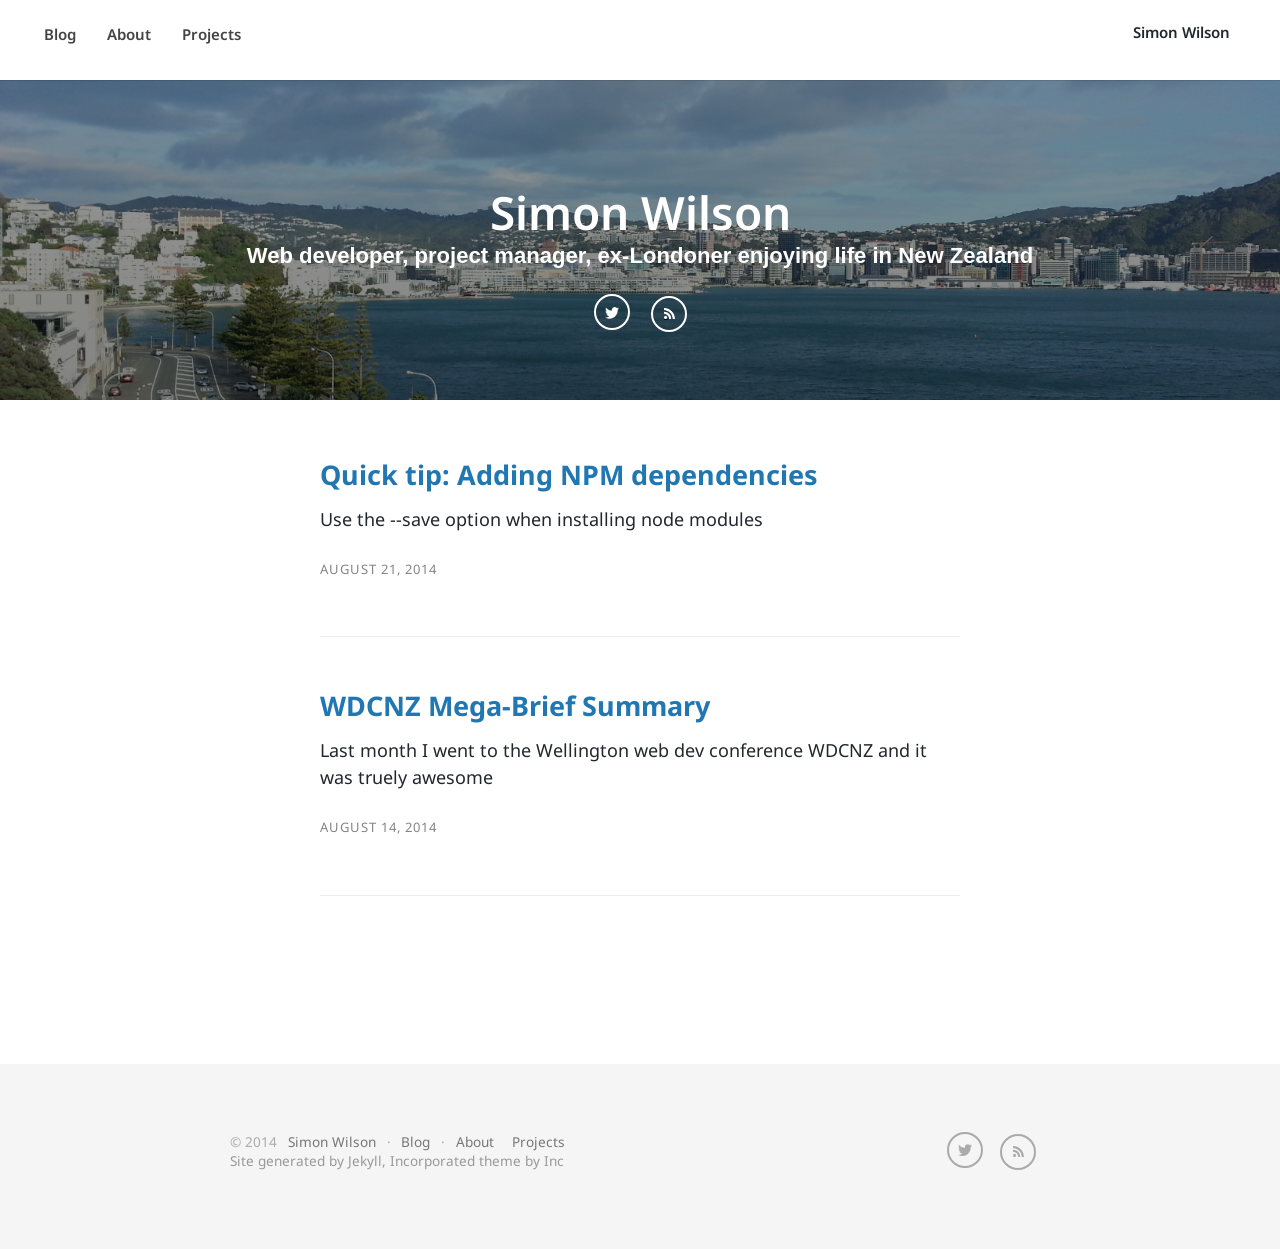
==== index.html @ 16a8f74d "Site updated at 2014-08-22 22:15:35 UTC" ====
<!DOCTYPE html>
<html>
<head>
    <meta http-equiv="content-type" content="text/html; charset=utf-8">
    <meta name="viewport" content="width=device-width, initial-scale=1.0">
    <title>Simon Wilson &mdash; Web developer, project manager, ex-Londoner enjoying life in New Zealand</title>
    <link href="https://fonts.googleapis.com/css?family=Droid+Sans:400,700" rel="stylesheet" type="text/css">
    <link rel="stylesheet" href="/assets/main.css">
    <link rel="shortcut icon" href="/favicon.ico" type="image/x-icon" />
    <link rel="apple-touch-icon" href="/images/"/>
    <link href="/feed.xml" rel="alternate" type="application/rss+xml" title="Simon Wilson" />
    <meta name="title" content="Simon Wilson">
    <link rel="canonical" href="http://swilson.co.uk/">
     
           
    <meta property="og:title" content="Simon Wilson"/>
    <meta property="og:url" content="http://swilson.co.uk/"/>
    
    
    <meta property="og:site_name" content="Simon Wilson">     
</head>
<body>
    
<section class="site-nav">
    <header>
        <nav id="navigation">
            
            <a href="/" class="home">Blog</a>

    

    
            <a class="page-link" href="/about/">About</a>
    

    

    

    
            <a class="page-link" href="/projects/">Projects</a>
    

        </nav>

        <nav class="tagline">
            <span>Simon Wilson</span>
        </nav>

    </header>
</section>

<div class="blog-cover" style="background-image:url(/images/blog-cover.jpg);">
    
    <section>
        <div class="container">
            <h1>Simon Wilson</h1>
            <h3>Web developer, project manager, ex-Londoner enjoying life in New Zealand</h3>
        
            
            <a href="https://twitter.com/theStarvis" title="Follow on Twitter" target="_blank"><i class="icon icon-twitter"></i></a>
            
            
            <a href="/feed.xml" title="RSS Feed">
                <i class="icon icon-rss"></i>
            </a>
        </div>
    </section>
</div>


<article class="container">

  
    <section class="index">
        <!-- -->
        <div>
            <h2 class="title"><a href="/blog/2014/08/21/adding-npm-dependencies/" rel="prefetch">Quick tip: Adding NPM dependencies</a></h2>
            <p>Use the --save option when installing node modules</p>
            <div class="meta">
                
                <time pubdate datetime="2014-21-August" title="August 21, 2014">August 21, 2014</time>
            </div>
        </div>
        <hr>
    </section>
    
    
  
    <section class="index">
        <!-- -->
        <div>
            <h2 class="title"><a href="/blog/2014/08/14/wdcnz-mega-brief/" rel="prefetch">WDCNZ Mega-Brief Summary</a></h2>
            <p>Last month I went to the Wellington web dev conference WDCNZ and it was truely awesome</p>
            <div class="meta">
                
                <time pubdate datetime="2014-14-August" title="August 14, 2014">August 14, 2014</time>
            </div>
        </div>
        <hr>
    </section>
    
    
    <section class="pagination" style="text-align:center">
      
      
    </section>
</article>


<footer class="site-footer">
    <div class="container">
        &copy; 2014 
        
        <nav>
            <a href="http://swilson.co.uk/">Simon Wilson</a> &middot;
            <a href="/">Blog</a> &middot;

    

    
            <a class="page-link" href="/about/">About</a>
    

    

    

    
            <a class="page-link" href="/projects/">Projects</a>
    

        </nav>
        
        <nav class="social">
            
            <a href="https://twitter.com/theStarvis" title="Follow on Twitter" target="_blank"><i class="icon icon-twitter black"></i></a>
            
                
            <a href="/feed.xml" title="RSS Feed">
                <i class="icon icon-rss black"></i>
            </a>
        </nav>
        <p>Site generated by <a href="http://jekyllrb.com/">Jekyll</a>, Incorporated theme by <a href="https://sendtoinc.com">Inc</a></p>
    </div>
</footer>

<script type="text/javascript" src="//ajax.googleapis.com/ajax/libs/jquery/1.7.2/jquery.min.js"></script>
<script src="/assets/main.js"></script>
<script>!function(d,s,id){var js,fjs=d.getElementsByTagName(s)[0],p=/^http:/.test(d.location)?'http':'https';if(!d.getElementById(id)){js=d.createElement(s);js.id=id;js.src=p+'://platform.twitter.com/widgets.js';fjs.parentNode.insertBefore(js,fjs);}}(document, 'script', 'twitter-wjs');</script>
<div id="fb-root"></div>
<script>(function(d, s, id) {
  var js, fjs = d.getElementsByTagName(s)[0];
  if (d.getElementById(id)) return;
  js = d.createElement(s); js.id = id;
  js.src = "//connect.facebook.net/en_US/all.js#xfbml=1&appId=253595308025739";
  fjs.parentNode.insertBefore(js, fjs);
}(document, 'script', 'facebook-jssdk'));</script>
<script type="text/javascript">
  (function() {
    var po = document.createElement('script'); po.type = 'text/javascript'; po.async = true;
    po.src = 'https://apis.google.com/js/plusone.js';
    var s = document.getElementsByTagName('script')[0]; s.parentNode.insertBefore(po, s);
  })();
</script>




</body>
</html>
---- assets/main.css ----
article,aside,details,figcaption,figure,footer,header,hgroup,main,nav,section,summary{display:block}audio,canvas,video{display:inline-block}audio:not([controls]){display:none;height:0}[hidden]{display:none}html{font-family:sans-serif;-webkit-text-size-adjust:100%;-ms-text-size-adjust:100%}body{margin:0}a:focus{outline:thin dotted}a:active,a:hover{outline:0}h1{font-size:2em;margin:0.67em 0}abbr[title]{border-bottom:1px dotted}b,strong{font-weight:bold}dfn{font-style:italic}hr{-moz-box-sizing:content-box;box-sizing:content-box;height:0}mark{background:#ff0;color:#000}code,kbd,pre,samp{font-family:monospace, serif;font-size:1em}pre{white-space:pre-wrap}q{quotes:"\201C" "\201D" "\2018" "\2019"}small{font-size:80%}sub,sup{font-size:75%;line-height:0;position:relative;vertical-align:baseline}sup{top:-0.5em}sub{bottom:-0.25em}img{border:0}svg:not(:root){overflow:hidden}figure{margin:0}fieldset{border:1px solid #c0c0c0;margin:0 2px;padding:0.35em 0.625em 0.75em}legend{border:0;padding:0}button,input,select,textarea{font-family:inherit;font-size:100%;margin:0}button,input{line-height:normal}button,select{text-transform:none}button,html input[type="button"],input[type="reset"],input[type="submit"]{-webkit-appearance:button;cursor:pointer}button[disabled],html input[disabled]{cursor:default}input[type="checkbox"],input[type="radio"]{box-sizing:border-box;padding:0}input[type="search"]{-webkit-appearance:textfield;-moz-box-sizing:content-box;-webkit-box-sizing:content-box;box-sizing:content-box}input[type="search"]::-webkit-search-cancel-button,input[type="search"]::-webkit-search-decoration{-webkit-appearance:none}button::-moz-focus-inner,input::-moz-focus-inner{border:0;padding:0}textarea{overflow:auto;vertical-align:top}table{border-collapse:collapse;border-spacing:0}*,*:before,*:after{-webkit-box-sizing:border-box;-moz-box-sizing:border-box;box-sizing:border-box}html{font-size:62.5%;-webkit-tap-highlight-color:rgba(0,0,0,0)}body{font-family:"Helvetica Neue", Helvetica, Arial, sans-serif;font-size:14px;line-height:1.428571429;color:#333333;background-color:#ffffff}input,button,select,textarea{font-family:inherit;font-size:inherit;line-height:inherit}button,input,select[multiple],textarea{background-image:none}a{color:#428bca;text-decoration:none}a:hover,a:focus{color:#2a6496;text-decoration:underline}a:focus{outline:thin dotted #333;outline:5px auto -webkit-focus-ring-color;outline-offset:-2px}img{vertical-align:middle}.img-responsive{display:block;max-width:100%;height:auto}.img-rounded{border-radius:6px}.img-thumbnail{padding:4px;line-height:1.428571429;background-color:#ffffff;border:1px solid #dddddd;border-radius:4px;-webkit-transition:all 0.2s ease-in-out;transition:all 0.2s ease-in-out;display:inline-block;max-width:100%;height:auto}.img-circle{border-radius:50%}hr{margin-top:20px;margin-bottom:20px;border:0;border-top:1px solid #eeeeee}.sr-only{position:absolute;width:1px;height:1px;margin:-1px;padding:0;overflow:hidden;clip:rect(0 0 0 0);border:0}@media print{*{text-shadow:none !important;color:#000 !important;background:transparent !important;box-shadow:none !important}a,a:visited{text-decoration:underline}a[href]:after{content:" (" attr(href) ")"}abbr[title]:after{content:" (" attr(title) ")"}.ir a:after,a[href^="javascript:"]:after,a[href^="#"]:after{content:""}pre,blockquote{border:1px solid #999;page-break-inside:avoid}thead{display:table-header-group}tr,img{page-break-inside:avoid}img{max-width:100% !important}@page{margin:2cm .5cm}p,h2,h3{orphans:3;widows:3}h2,h3{page-break-after:avoid}.navbar{display:none}.table td,.table th{background-color:#fff !important}.btn>.caret,.dropup>.btn>.caret{border-top-color:#000 !important}.label{border:1px solid #000}.table{border-collapse:collapse !important}.table-bordered th,.table-bordered td{border:1px solid #ddd !important}}p{margin:0 0 10px}.lead{margin-bottom:20px;font-size:16.099999999999998px;font-weight:200;line-height:1.4}@media (min-width: 768px){.lead{font-size:21px}}small{font-size:85%}cite{font-style:normal}.text-muted{color:#999999}.text-primary{color:#428bca}.text-warning{color:#c09853}.text-danger{color:#b94a48}.text-success{color:#468847}.text-info{color:#3a87ad}.text-left{text-align:left}.text-right{text-align:right}.text-center{text-align:center}h1,h2,h3,h4,h5,h6,.h1,.h2,.h3,.h4,.h5,.h6{font-family:"Helvetica Neue", Helvetica, Arial, sans-serif;font-weight:500;line-height:1.1}h1 small,h2 small,h3 small,h4 small,h5 small,h6 small,.h1 small,.h2 small,.h3 small,.h4 small,.h5 small,.h6 small{font-weight:normal;line-height:1;color:#999999}h1,h2,h3{margin-top:20px;margin-bottom:10px}h4,h5,h6{margin-top:10px;margin-bottom:10px}h1,.h1{font-size:36px}h2,.h2{font-size:30px}h3,.h3{font-size:24px}h4,.h4{font-size:18px}h5,.h5{font-size:14px}h6,.h6{font-size:12px}h1 small,.h1 small{font-size:24px}h2 small,.h2 small{font-size:18px}h3 small,.h3 small,h4 small,.h4 small{font-size:14px}.page-header{padding-bottom:9px;margin:40px 0 20px;border-bottom:1px solid #eeeeee}ul,ol{margin-top:0;margin-bottom:10px}ul ul,ol ul,ul ol,ol ol{margin-bottom:0}.list-unstyled{padding-left:0;list-style:none}.list-inline{padding-left:0;list-style:none}.list-inline>li{display:inline-block;padding-left:5px;padding-right:5px}dl{margin-bottom:20px}dt,dd{line-height:1.428571429}dt{font-weight:bold}dd{margin-left:0}@media (min-width: 768px){.dl-horizontal dt{float:left;width:160px;clear:left;text-align:right;overflow:hidden;text-overflow:ellipsis;white-space:nowrap}.dl-horizontal dd{margin-left:180px}.dl-horizontal dd:before,.dl-horizontal dd:after{content:" ";display:table}.dl-horizontal dd:after{clear:both}}abbr[title],abbr[data-original-title]{cursor:help;border-bottom:1px dotted #999999}abbr.initialism{font-size:90%;text-transform:uppercase}blockquote{padding:10px 20px;margin:0 0 20px;border-left:5px solid #eeeeee}blockquote p{font-size:17.5px;font-weight:300;line-height:1.25}blockquote p:last-child{margin-bottom:0}blockquote small{display:block;line-height:1.428571429;color:#999999}blockquote small:before{content:'\2014 \00A0'}blockquote.pull-right{padding-right:15px;padding-left:0;border-right:5px solid #eeeeee;border-left:0}blockquote.pull-right p,blockquote.pull-right small{text-align:right}blockquote.pull-right small:before{content:''}blockquote.pull-right small:after{content:'\00A0 \2014'}q:before,q:after,blockquote:before,blockquote:after{content:""}address{display:block;margin-bottom:20px;font-style:normal;line-height:1.428571429}code,pre{font-family:Monaco, Menlo, Consolas, "Courier New", monospace}code{padding:2px 4px;font-size:90%;color:#c7254e;background-color:#f9f2f4;white-space:nowrap;border-radius:4px}pre{display:block;padding:9.5px;margin:0 0 10px;font-size:13px;line-height:1.428571429;word-break:break-all;word-wrap:break-word;color:#333333;background-color:#f5f5f5;border:1px solid #cccccc;border-radius:4px}pre.prettyprint{margin-bottom:20px}pre code{padding:0;font-size:inherit;color:inherit;white-space:pre-wrap;background-color:transparent;border:0}.pre-scrollable{max-height:340px;overflow-y:scroll}table{max-width:100%;background-color:transparent}th{text-align:left}.table{width:100%;margin-bottom:20px}.table thead>tr>th,.table tbody>tr>th,.table tfoot>tr>th,.table thead>tr>td,.table tbody>tr>td,.table tfoot>tr>td{padding:8px;line-height:1.428571429;vertical-align:top;border-top:1px solid #dddddd}.table thead>tr>th{vertical-align:bottom;border-bottom:2px solid #dddddd}.table caption+thead tr:first-child th,.table colgroup+thead tr:first-child th,.table thead:first-child tr:first-child th,.table caption+thead tr:first-child td,.table colgroup+thead tr:first-child td,.table thead:first-child tr:first-child td{border-top:0}.table tbody+tbody{border-top:2px solid #dddddd}.table .table{background-color:#ffffff}.table-condensed thead>tr>th,.table-condensed tbody>tr>th,.table-condensed tfoot>tr>th,.table-condensed thead>tr>td,.table-condensed tbody>tr>td,.table-condensed tfoot>tr>td{padding:5px}.table-bordered{border:1px solid #dddddd}.table-bordered>thead>tr>th,.table-bordered>tbody>tr>th,.table-bordered>tfoot>tr>th,.table-bordered>thead>tr>td,.table-bordered>tbody>tr>td,.table-bordered>tfoot>tr>td{border:1px solid #dddddd}.table-bordered>thead>tr>th,.table-bordered>thead>tr>td{border-bottom-width:2px}.table-striped>tbody>tr:nth-child(odd)>td,.table-striped>tbody>tr:nth-child(odd)>th{background-color:#f9f9f9}.table-hover>tbody>tr:hover>td,.table-hover>tbody>tr:hover>th{background-color:#f5f5f5}table col[class*="col-"]{float:none;display:table-column}table td[class*="col-"],table th[class*="col-"]{float:none;display:table-cell}.table>thead>tr>td.active,.table>tbody>tr>td.active,.table>tfoot>tr>td.active,.table>thead>tr>th.active,.table>tbody>tr>th.active,.table>tfoot>tr>th.active,.table>thead>tr.active>td,.table>tbody>tr.active>td,.table>tfoot>tr.active>td,.table>thead>tr.active>th,.table>tbody>tr.active>th,.table>tfoot>tr.active>th{background-color:#f5f5f5}.table>thead>tr>td.success,.table>tbody>tr>td.success,.table>tfoot>tr>td.success,.table>thead>tr>th.success,.table>tbody>tr>th.success,.table>tfoot>tr>th.success,.table>thead>tr.success>td,.table>tbody>tr.success>td,.table>tfoot>tr.success>td,.table>thead>tr.success>th,.table>tbody>tr.success>th,.table>tfoot>tr.success>th{background-color:#dff0d8;border-color:#d6e9c6}.table-hover>tbody>tr>td.success:hover,.table-hover>tbody>tr>th.success:hover,.table-hover>tbody>tr.success:hover>td{background-color:#d0e9c6;border-color:#c9e2b3}.table>thead>tr>td.danger,.table>tbody>tr>td.danger,.table>tfoot>tr>td.danger,.table>thead>tr>th.danger,.table>tbody>tr>th.danger,.table>tfoot>tr>th.danger,.table>thead>tr.danger>td,.table>tbody>tr.danger>td,.table>tfoot>tr.danger>td,.table>thead>tr.danger>th,.table>tbody>tr.danger>th,.table>tfoot>tr.danger>th{background-color:#f2dede;border-color:#eed3d7}.table-hover>tbody>tr>td.danger:hover,.table-hover>tbody>tr>th.danger:hover,.table-hover>tbody>tr.danger:hover>td{background-color:#ebcccc;border-color:#e6c1c7}.table>thead>tr>td.warning,.table>tbody>tr>td.warning,.table>tfoot>tr>td.warning,.table>thead>tr>th.warning,.table>tbody>tr>th.warning,.table>tfoot>tr>th.warning,.table>thead>tr.warning>td,.table>tbody>tr.warning>td,.table>tfoot>tr.warning>td,.table>thead>tr.warning>th,.table>tbody>tr.warning>th,.table>tfoot>tr.warning>th{background-color:#fcf8e3;border-color:#fbeed5}.table-hover>tbody>tr>td.warning:hover,.table-hover>tbody>tr>th.warning:hover,.table-hover>tbody>tr.warning:hover>td{background-color:#faf2cc;border-color:#f8e5be}@media (max-width: 768px){.table-responsive{width:100%;margin-bottom:15px;overflow-y:hidden;overflow-x:scroll;border:1px solid #dddddd}.table-responsive>.table{margin-bottom:0;background-color:#fff}.table-responsive>.table>thead>tr>th,.table-responsive>.table>tbody>tr>th,.table-responsive>.table>tfoot>tr>th,.table-responsive>.table>thead>tr>td,.table-responsive>.table>tbody>tr>td,.table-responsive>.table>tfoot>tr>td{white-space:nowrap}.table-responsive>.table-bordered{border:0}.table-responsive>.table-bordered>thead>tr>th:first-child,.table-responsive>.table-bordered>tbody>tr>th:first-child,.table-responsive>.table-bordered>tfoot>tr>th:first-child,.table-responsive>.table-bordered>thead>tr>td:first-child,.table-responsive>.table-bordered>tbody>tr>td:first-child,.table-responsive>.table-bordered>tfoot>tr>td:first-child{border-left:0}.table-responsive>.table-bordered>thead>tr>th:last-child,.table-responsive>.table-bordered>tbody>tr>th:last-child,.table-responsive>.table-bordered>tfoot>tr>th:last-child,.table-responsive>.table-bordered>thead>tr>td:last-child,.table-responsive>.table-bordered>tbody>tr>td:last-child,.table-responsive>.table-bordered>tfoot>tr>td:last-child{border-right:0}.table-responsive>.table-bordered>thead>tr:last-child>th,.table-responsive>.table-bordered>tbody>tr:last-child>th,.table-responsive>.table-bordered>tfoot>tr:last-child>th,.table-responsive>.table-bordered>thead>tr:last-child>td,.table-responsive>.table-bordered>tbody>tr:last-child>td,.table-responsive>.table-bordered>tfoot>tr:last-child>td{border-bottom:0}}fieldset{padding:0;margin:0;border:0}legend{display:block;width:100%;padding:0;margin-bottom:20px;font-size:21px;line-height:inherit;color:#333333;border:0;border-bottom:1px solid #e5e5e5}label{display:inline-block;margin-bottom:5px;font-weight:bold}input[type="search"]{-webkit-box-sizing:border-box;-moz-box-sizing:border-box;box-sizing:border-box}input[type="radio"],input[type="checkbox"]{margin:4px 0 0;margin-top:1px \9;line-height:normal}input[type="file"]{display:block}select[multiple],select[size]{height:auto}select optgroup{font-size:inherit;font-style:inherit;font-family:inherit}input[type="file"]:focus,input[type="radio"]:focus,input[type="checkbox"]:focus{outline:thin dotted #333;outline:5px auto -webkit-focus-ring-color;outline-offset:-2px}input[type="number"]::-webkit-outer-spin-button,input[type="number"]::-webkit-inner-spin-button{height:auto}.form-control:-moz-placeholder{color:#999999}.form-control::-moz-placeholder{color:#999999}.form-control:-ms-input-placeholder{color:#999999}.form-control::-webkit-input-placeholder{color:#999999}.form-control{display:block;width:100%;height:34px;padding:6px 12px;font-size:14px;line-height:1.428571429;color:#555555;vertical-align:middle;background-color:#ffffff;border:1px solid #cccccc;border-radius:4px;-webkit-box-shadow:inset 0 1px 1px rgba(0,0,0,0.075);box-shadow:inset 0 1px 1px rgba(0,0,0,0.075);-webkit-transition:border-color ease-in-out .15s, box-shadow ease-in-out .15s;transition:border-color ease-in-out .15s, box-shadow ease-in-out .15s}.form-control:focus{border-color:#66afe9;outline:0;-webkit-box-shadow:inset 0 1px 1px rgba(0,0,0,0.075),0 0 8px rgba(102,175,233,0.6);box-shadow:inset 0 1px 1px rgba(0,0,0,0.075),0 0 8px rgba(102,175,233,0.6)}.form-control[disabled],.form-control[readonly],fieldset[disabled] .form-control{cursor:not-allowed;background-color:#eeeeee}textarea.form-control{height:auto}.form-group{margin-bottom:15px}.radio,.checkbox{display:block;min-height:20px;margin-top:10px;margin-bottom:10px;padding-left:20px;vertical-align:middle}.radio label,.checkbox label{display:inline;margin-bottom:0;font-weight:normal;cursor:pointer}.radio input[type="radio"],.radio-inline input[type="radio"],.checkbox input[type="checkbox"],.checkbox-inline input[type="checkbox"]{float:left;margin-left:-20px}.radio+.radio,.checkbox+.checkbox{margin-top:-5px}.radio-inline,.checkbox-inline{display:inline-block;padding-left:20px;margin-bottom:0;vertical-align:middle;font-weight:normal;cursor:pointer}.radio-inline+.radio-inline,.checkbox-inline+.checkbox-inline{margin-top:0;margin-left:10px}input[type="radio"][disabled],input[type="checkbox"][disabled],.radio[disabled],.radio-inline[disabled],.checkbox[disabled],.checkbox-inline[disabled],fieldset[disabled] input[type="radio"],fieldset[disabled] input[type="checkbox"],fieldset[disabled] .radio,fieldset[disabled] .radio-inline,fieldset[disabled] .checkbox,fieldset[disabled] .checkbox-inline{cursor:not-allowed}.input-sm{height:30px;padding:5px 10px;font-size:12px;line-height:1.5;border-radius:3px}select.input-sm{height:30px;line-height:30px}textarea.input-sm{height:auto}.input-lg{height:45px;padding:10px 16px;font-size:18px;line-height:1.33;border-radius:6px}select.input-lg{height:45px;line-height:45px}textarea.input-lg{height:auto}.has-warning .help-block,.has-warning .control-label{color:#c09853}.has-warning .form-control{border-color:#c09853;-webkit-box-shadow:inset 0 1px 1px rgba(0,0,0,0.075);box-shadow:inset 0 1px 1px rgba(0,0,0,0.075)}.has-warning .form-control:focus{border-color:#a47e3c;-webkit-box-shadow:inset 0 1px 1px rgba(0,0,0,0.075),0 0 6px #dbc59e;box-shadow:inset 0 1px 1px rgba(0,0,0,0.075),0 0 6px #dbc59e}.has-warning .input-group-addon{color:#c09853;border-color:#c09853;background-color:#fcf8e3}.has-error .help-block,.has-error .control-label{color:#b94a48}.has-error .form-control{border-color:#b94a48;-webkit-box-shadow:inset 0 1px 1px rgba(0,0,0,0.075);box-shadow:inset 0 1px 1px rgba(0,0,0,0.075)}.has-error .form-control:focus{border-color:#953b39;-webkit-box-shadow:inset 0 1px 1px rgba(0,0,0,0.075),0 0 6px #d59392;box-shadow:inset 0 1px 1px rgba(0,0,0,0.075),0 0 6px #d59392}.has-error .input-group-addon{color:#b94a48;border-color:#b94a48;background-color:#f2dede}.has-success .help-block,.has-success .control-label{color:#468847}.has-success .form-control{border-color:#468847;-webkit-box-shadow:inset 0 1px 1px rgba(0,0,0,0.075);box-shadow:inset 0 1px 1px rgba(0,0,0,0.075)}.has-success .form-control:focus{border-color:#356635;-webkit-box-shadow:inset 0 1px 1px rgba(0,0,0,0.075),0 0 6px #7aba7b;box-shadow:inset 0 1px 1px rgba(0,0,0,0.075),0 0 6px #7aba7b}.has-success .input-group-addon{color:#468847;border-color:#468847;background-color:#dff0d8}.form-control-static{margin-bottom:0;padding-top:7px}.help-block{display:block;margin-top:5px;margin-bottom:10px;color:#737373}@media (min-width: 768px){.form-inline .form-group{display:inline-block;margin-bottom:0;vertical-align:middle}.form-inline .form-control{display:inline-block}.form-inline .radio,.form-inline .checkbox{display:inline-block;margin-top:0;margin-bottom:0;padding-left:0}.form-inline .radio input[type="radio"],.form-inline .checkbox input[type="checkbox"]{float:none;margin-left:0}}.form-horizontal .control-label,.form-horizontal .radio,.form-horizontal .checkbox,.form-horizontal .radio-inline,.form-horizontal .checkbox-inline{margin-top:0;margin-bottom:0;padding-top:7px}.form-horizontal .form-group{margin-left:-15px;margin-right:-15px}.form-horizontal .form-group:before,.form-horizontal .form-group:after{content:" ";display:table}.form-horizontal .form-group:after{clear:both}@media (min-width: 768px){.form-horizontal .control-label{text-align:right}}.btn:focus{outline:thin dotted #333;outline:5px auto -webkit-focus-ring-color;outline-offset:-2px}.btn:hover,.btn:focus{color:#333333;text-decoration:none}.btn:active,.btn.active{outline:0;background-image:none;-webkit-box-shadow:inset 0 3px 5px rgba(0,0,0,0.125);box-shadow:inset 0 3px 5px rgba(0,0,0,0.125)}.btn.disabled,.btn[disabled],fieldset[disabled] .btn{cursor:not-allowed;pointer-events:none;opacity:0.65;filter:alpha(opacity=65);-webkit-box-shadow:none;box-shadow:none}.btn-default{color:#333333;background-color:#ffffff;border-color:#cccccc}.btn-default:hover,.btn-default:focus,.btn-default:active,.btn-default.active,.open .dropdown-toggle.btn-default{color:#333333;background-color:#ebebeb;border-color:#adadad}.btn-default:active,.btn-default.active,.open .dropdown-toggle.btn-default{background-image:none}.btn-default.disabled,.btn-default[disabled],fieldset[disabled] .btn-default,.btn-default.disabled:hover,.btn-default[disabled]:hover,fieldset[disabled] .btn-default:hover,.btn-default.disabled:focus,.btn-default[disabled]:focus,fieldset[disabled] .btn-default:focus,.btn-default.disabled:active,.btn-default[disabled]:active,fieldset[disabled] .btn-default:active,.btn-default.disabled.active,.btn-default[disabled].active,fieldset[disabled] .btn-default.active{background-color:#ffffff;border-color:#cccccc}.btn-primary{color:#ffffff;background-color:#428bca;border-color:#357ebd}.btn-primary:hover,.btn-primary:focus,.btn-primary:active,.btn-primary.active,.open .dropdown-toggle.btn-primary{color:#ffffff;background-color:#3276b1;border-color:#285e8e}.btn-primary:active,.btn-primary.active,.open .dropdown-toggle.btn-primary{background-image:none}.btn-primary.disabled,.btn-primary[disabled],fieldset[disabled] .btn-primary,.btn-primary.disabled:hover,.btn-primary[disabled]:hover,fieldset[disabled] .btn-primary:hover,.btn-primary.disabled:focus,.btn-primary[disabled]:focus,fieldset[disabled] .btn-primary:focus,.btn-primary.disabled:active,.btn-primary[disabled]:active,fieldset[disabled] .btn-primary:active,.btn-primary.disabled.active,.btn-primary[disabled].active,fieldset[disabled] .btn-primary.active{background-color:#428bca;border-color:#357ebd}.btn-warning{color:#ffffff;background-color:#f0ad4e;border-color:#eea236}.btn-warning:hover,.btn-warning:focus,.btn-warning:active,.btn-warning.active,.open .dropdown-toggle.btn-warning{color:#ffffff;background-color:#ed9c28;border-color:#d58512}.btn-warning:active,.btn-warning.active,.open .dropdown-toggle.btn-warning{background-image:none}.btn-warning.disabled,.btn-warning[disabled],fieldset[disabled] .btn-warning,.btn-warning.disabled:hover,.btn-warning[disabled]:hover,fieldset[disabled] .btn-warning:hover,.btn-warning.disabled:focus,.btn-warning[disabled]:focus,fieldset[disabled] .btn-warning:focus,.btn-warning.disabled:active,.btn-warning[disabled]:active,fieldset[disabled] .btn-warning:active,.btn-warning.disabled.active,.btn-warning[disabled].active,fieldset[disabled] .btn-warning.active{background-color:#f0ad4e;border-color:#eea236}.btn-danger{color:#ffffff;background-color:#d9534f;border-color:#d43f3a}.btn-danger:hover,.btn-danger:focus,.btn-danger:active,.btn-danger.active,.open .dropdown-toggle.btn-danger{color:#ffffff;background-color:#d2322d;border-color:#ac2925}.btn-danger:active,.btn-danger.active,.open .dropdown-toggle.btn-danger{background-image:none}.btn-danger.disabled,.btn-danger[disabled],fieldset[disabled] .btn-danger,.btn-danger.disabled:hover,.btn-danger[disabled]:hover,fieldset[disabled] .btn-danger:hover,.btn-danger.disabled:focus,.btn-danger[disabled]:focus,fieldset[disabled] .btn-danger:focus,.btn-danger.disabled:active,.btn-danger[disabled]:active,fieldset[disabled] .btn-danger:active,.btn-danger.disabled.active,.btn-danger[disabled].active,fieldset[disabled] .btn-danger.active{background-color:#d9534f;border-color:#d43f3a}.btn-success{color:#ffffff;background-color:#5cb85c;border-color:#4cae4c}.btn-success:hover,.btn-success:focus,.btn-success:active,.btn-success.active,.open .dropdown-toggle.btn-success{color:#ffffff;background-color:#47a447;border-color:#398439}.btn-success:active,.btn-success.active,.open .dropdown-toggle.btn-success{background-image:none}.btn-success.disabled,.btn-success[disabled],fieldset[disabled] .btn-success,.btn-success.disabled:hover,.btn-success[disabled]:hover,fieldset[disabled] .btn-success:hover,.btn-success.disabled:focus,.btn-success[disabled]:focus,fieldset[disabled] .btn-success:focus,.btn-success.disabled:active,.btn-success[disabled]:active,fieldset[disabled] .btn-success:active,.btn-success.disabled.active,.btn-success[disabled].active,fieldset[disabled] .btn-success.active{background-color:#5cb85c;border-color:#4cae4c}.btn-info{color:#ffffff;background-color:#5bc0de;border-color:#46b8da}.btn-info:hover,.btn-info:focus,.btn-info:active,.btn-info.active,.open .dropdown-toggle.btn-info{color:#ffffff;background-color:#39b3d7;border-color:#269abc}.btn-info:active,.btn-info.active,.open .dropdown-toggle.btn-info{background-image:none}.btn-info.disabled,.btn-info[disabled],fieldset[disabled] .btn-info,.btn-info.disabled:hover,.btn-info[disabled]:hover,fieldset[disabled] .btn-info:hover,.btn-info.disabled:focus,.btn-info[disabled]:focus,fieldset[disabled] .btn-info:focus,.btn-info.disabled:active,.btn-info[disabled]:active,fieldset[disabled] .btn-info:active,.btn-info.disabled.active,.btn-info[disabled].active,fieldset[disabled] .btn-info.active{background-color:#5bc0de;border-color:#46b8da}.btn-link{color:#428bca;font-weight:normal;cursor:pointer;border-radius:0}.btn-link,.btn-link:active,.btn-link[disabled],fieldset[disabled] .btn-link{background-color:transparent;-webkit-box-shadow:none;box-shadow:none}.btn-link,.btn-link:hover,.btn-link:focus,.btn-link:active{border-color:transparent}.btn-link:hover,.btn-link:focus{color:#2a6496;text-decoration:underline;background-color:transparent}.btn-link[disabled]:hover,fieldset[disabled] .btn-link:hover,.btn-link[disabled]:focus,fieldset[disabled] .btn-link:focus{color:#999999;text-decoration:none}.btn-lg{padding:10px 16px;font-size:18px;line-height:1.33;border-radius:6px}.btn-sm,.btn-xs{padding:5px 10px;font-size:12px;line-height:1.5;border-radius:3px}.btn-xs{padding:1px 5px}.btn-block{display:block;width:100%;padding-left:0;padding-right:0}.btn-block+.btn-block{margin-top:5px}.caret{display:inline-block;width:0;height:0;margin-left:2px;vertical-align:middle;border-top:4px solid #000000;border-right:4px solid transparent;border-left:4px solid transparent;border-bottom:0 dotted;content:""}.dropdown{position:relative}.dropdown-toggle:focus{outline:0}.dropdown-menu{position:absolute;top:100%;left:0;z-index:1000;display:none;float:left;min-width:160px;padding:5px 0;margin:2px 0 0;list-style:none;font-size:14px;background-color:#ffffff;border:1px solid #cccccc;border:1px solid rgba(0,0,0,0.15);border-radius:4px;-webkit-box-shadow:0 6px 12px rgba(0,0,0,0.175);box-shadow:0 6px 12px rgba(0,0,0,0.175);background-clip:padding-box}.dropdown-menu.pull-right{right:0;left:auto}.dropdown-menu .divider{height:1px;margin:9px 0;overflow:hidden;background-color:#e5e5e5}.dropdown-menu>li>a{display:block;padding:3px 20px;clear:both;font-weight:normal;line-height:1.428571429;color:#333333;white-space:nowrap}.dropdown-menu>li>a:hover,.dropdown-menu>li>a:focus{text-decoration:none;color:#ffffff;background-color:#428bca}.dropdown-menu>.active>a,.dropdown-menu>.active>a:hover,.dropdown-menu>.active>a:focus{color:#ffffff;text-decoration:none;outline:0;background-color:#428bca}.dropdown-menu>.disabled>a,.dropdown-menu>.disabled>a:hover,.dropdown-menu>.disabled>a:focus{color:#999999}.dropdown-menu>.disabled>a:hover,.dropdown-menu>.disabled>a:focus{text-decoration:none;background-color:transparent;background-image:none;filter:progid:DXImageTransform.Microsoft.gradient(enabled = false);cursor:not-allowed}.open>.dropdown-menu{display:block}.open>a{outline:0}.dropdown-header{display:block;padding:3px 20px;font-size:12px;line-height:1.428571429;color:#999999}.dropdown-backdrop{position:fixed;left:0;right:0;bottom:0;top:0;z-index:990}.pull-right>.dropdown-menu{right:0;left:auto}.dropup .caret,.navbar-fixed-bottom .dropdown .caret{border-top:0 dotted;border-bottom:4px solid #000000;content:""}.dropup .dropdown-menu,.navbar-fixed-bottom .dropdown .dropdown-menu{top:auto;bottom:100%;margin-bottom:1px}@media (min-width: 768px){.navbar-right .dropdown-menu{right:0;left:auto}}input[type="submit"].btn-block,input[type="reset"].btn-block,input[type="button"].btn-block{width:100%}@-ms-viewport{width:device-width}@media screen and (max-width: 400px){@-ms-viewport{width:320px}}.hidden{display:none !important;visibility:hidden !important}.visible-xs{display:none !important}tr.visible-xs{display:none !important}th.visible-xs,td.visible-xs{display:none !important}@media (max-width: 767px){.visible-xs{display:block !important}tr.visible-xs{display:table-row !important}th.visible-xs,td.visible-xs{display:table-cell !important}}@media (min-width: 768px) and (max-width: 991px){.visible-xs.visible-sm{display:block !important}tr.visible-xs.visible-sm{display:table-row !important}th.visible-xs.visible-sm,td.visible-xs.visible-sm{display:table-cell !important}}@media (min-width: 992px) and (max-width: 1199px){.visible-xs.visible-md{display:block !important}tr.visible-xs.visible-md{display:table-row !important}th.visible-xs.visible-md,td.visible-xs.visible-md{display:table-cell !important}}@media (min-width: 1200px){.visible-xs.visible-lg{display:block !important}tr.visible-xs.visible-lg{display:table-row !important}th.visible-xs.visible-lg,td.visible-xs.visible-lg{display:table-cell !important}}.visible-sm{display:none !important}tr.visible-sm{display:none !important}th.visible-sm,td.visible-sm{display:none !important}@media (max-width: 767px){.visible-sm.visible-xs{display:block !important}tr.visible-sm.visible-xs{display:table-row !important}th.visible-sm.visible-xs,td.visible-sm.visible-xs{display:table-cell !important}}@media (min-width: 768px) and (max-width: 991px){.visible-sm{display:block !important}tr.visible-sm{display:table-row !important}th.visible-sm,td.visible-sm{display:table-cell !important}}@media (min-width: 992px) and (max-width: 1199px){.visible-sm.visible-md{display:block !important}tr.visible-sm.visible-md{display:table-row !important}th.visible-sm.visible-md,td.visible-sm.visible-md{display:table-cell !important}}@media (min-width: 1200px){.visible-sm.visible-lg{display:block !important}tr.visible-sm.visible-lg{display:table-row !important}th.visible-sm.visible-lg,td.visible-sm.visible-lg{display:table-cell !important}}.visible-md{display:none !important}tr.visible-md{display:none !important}th.visible-md,td.visible-md{display:none !important}@media (max-width: 767px){.visible-md.visible-xs{display:block !important}tr.visible-md.visible-xs{display:table-row !important}th.visible-md.visible-xs,td.visible-md.visible-xs{display:table-cell !important}}@media (min-width: 768px) and (max-width: 991px){.visible-md.visible-sm{display:block !important}tr.visible-md.visible-sm{display:table-row !important}th.visible-md.visible-sm,td.visible-md.visible-sm{display:table-cell !important}}@media (min-width: 992px) and (max-width: 1199px){.visible-md{display:block !important}tr.visible-md{display:table-row !important}th.visible-md,td.visible-md{display:table-cell !important}}@media (min-width: 1200px){.visible-md.visible-lg{display:block !important}tr.visible-md.visible-lg{display:table-row !important}th.visible-md.visible-lg,td.visible-md.visible-lg{display:table-cell !important}}.visible-lg{display:none !important}tr.visible-lg{display:none !important}th.visible-lg,td.visible-lg{display:none !important}@media (max-width: 767px){.visible-lg.visible-xs{display:block !important}tr.visible-lg.visible-xs{display:table-row !important}th.visible-lg.visible-xs,td.visible-lg.visible-xs{display:table-cell !important}}@media (min-width: 768px) and (max-width: 991px){.visible-lg.visible-sm{display:block !important}tr.visible-lg.visible-sm{display:table-row !important}th.visible-lg.visible-sm,td.visible-lg.visible-sm{display:table-cell !important}}@media (min-width: 992px) and (max-width: 1199px){.visible-lg.visible-md{display:block !important}tr.visible-lg.visible-md{display:table-row !important}th.visible-lg.visible-md,td.visible-lg.visible-md{display:table-cell !important}}@media (min-width: 1200px){.visible-lg{display:block !important}tr.visible-lg{display:table-row !important}th.visible-lg,td.visible-lg{display:table-cell !important}}.hidden-xs{display:block !important}tr.hidden-xs{display:table-row !important}th.hidden-xs,td.hidden-xs{display:table-cell !important}@media (max-width: 767px){.hidden-xs{display:none !important}tr.hidden-xs{display:none !important}th.hidden-xs,td.hidden-xs{display:none !important}}@media (min-width: 768px) and (max-width: 991px){.hidden-xs.hidden-sm{display:none !important}tr.hidden-xs.hidden-sm{display:none !important}th.hidden-xs.hidden-sm,td.hidden-xs.hidden-sm{display:none !important}}@media (min-width: 992px) and (max-width: 1199px){.hidden-xs.hidden-md{display:none !important}tr.hidden-xs.hidden-md{display:none !important}th.hidden-xs.hidden-md,td.hidden-xs.hidden-md{display:none !important}}@media (min-width: 1200px){.hidden-xs.hidden-lg{display:none !important}tr.hidden-xs.hidden-lg{display:none !important}th.hidden-xs.hidden-lg,td.hidden-xs.hidden-lg{display:none !important}}.hidden-sm{display:block !important}tr.hidden-sm{display:table-row !important}th.hidden-sm,td.hidden-sm{display:table-cell !important}@media (max-width: 767px){.hidden-sm.hidden-xs{display:none !important}tr.hidden-sm.hidden-xs{display:none !important}th.hidden-sm.hidden-xs,td.hidden-sm.hidden-xs{display:none !important}}@media (min-width: 768px) and (max-width: 991px){.hidden-sm{display:none !important}tr.hidden-sm{display:none !important}th.hidden-sm,td.hidden-sm{display:none !important}}@media (min-width: 992px) and (max-width: 1199px){.hidden-sm.hidden-md{display:none !important}tr.hidden-sm.hidden-md{display:none !important}th.hidden-sm.hidden-md,td.hidden-sm.hidden-md{display:none !important}}@media (min-width: 1200px){.hidden-sm.hidden-lg{display:none !important}tr.hidden-sm.hidden-lg{display:none !important}th.hidden-sm.hidden-lg,td.hidden-sm.hidden-lg{display:none !important}}.hidden-md{display:block !important}tr.hidden-md{display:table-row !important}th.hidden-md,td.hidden-md{display:table-cell !important}@media (max-width: 767px){.hidden-md.hidden-xs{display:none !important}tr.hidden-md.hidden-xs{display:none !important}th.hidden-md.hidden-xs,td.hidden-md.hidden-xs{display:none !important}}@media (min-width: 768px) and (max-width: 991px){.hidden-md.hidden-sm{display:none !important}tr.hidden-md.hidden-sm{display:none !important}th.hidden-md.hidden-sm,td.hidden-md.hidden-sm{display:none !important}}@media (min-width: 992px) and (max-width: 1199px){.hidden-md{display:none !important}tr.hidden-md{display:none !important}th.hidden-md,td.hidden-md{display:none !important}}@media (min-width: 1200px){.hidden-md.hidden-lg{display:none !important}tr.hidden-md.hidden-lg{display:none !important}th.hidden-md.hidden-lg,td.hidden-md.hidden-lg{display:none !important}}.hidden-lg{display:block !important}tr.hidden-lg{display:table-row !important}th.hidden-lg,td.hidden-lg{display:table-cell !important}@media (max-width: 767px){.hidden-lg.hidden-xs{display:none !important}tr.hidden-lg.hidden-xs{display:none !important}th.hidden-lg.hidden-xs,td.hidden-lg.hidden-xs{display:none !important}}@media (min-width: 768px) and (max-width: 991px){.hidden-lg.hidden-sm{display:none !important}tr.hidden-lg.hidden-sm{display:none !important}th.hidden-lg.hidden-sm,td.hidden-lg.hidden-sm{display:none !important}}@media (min-width: 992px) and (max-width: 1199px){.hidden-lg.hidden-md{display:none !important}tr.hidden-lg.hidden-md{display:none !important}th.hidden-lg.hidden-md,td.hidden-lg.hidden-md{display:none !important}}@media (min-width: 1200px){.hidden-lg{display:none !important}tr.hidden-lg{display:none !important}th.hidden-lg,td.hidden-lg{display:none !important}}.visible-print{display:none !important}tr.visible-print{display:none !important}th.visible-print,td.visible-print{display:none !important}@media print{.visible-print{display:block !important}tr.visible-print{display:table-row !important}th.visible-print,td.visible-print{display:table-cell !important}.hidden-print{display:none !important}tr.hidden-print{display:none !important}th.hidden-print,td.hidden-print{display:none !important}}body{margin:0;border:0;padding:80px 0 0;font-family:"Droid Sans", "Helvetica Neue", Helvetica, Arial, sans-serif;color:#21272d;-webkit-font-smoothing:antialiased;text-rendering:optimizelegibility;font-size:17px}.is-visible .site-nav{top:100px}.is-visible .top-nav{opacity:1;-webkit-transform:translate3d(0px, 0px, 0px);transition:0.3s all ease;top:-200px}h1,h2,h3,h4,h5{color:#263c4c}h1,h2{font-family:"Droid Sans", "Helvetica Neue", Helvetica, Arial, sans-serif}a{color:#2077b2;text-decoration:none;transition:all 0.2s ease}a:hover{color:#000000;text-decoration:none}.container{max-width:820px;margin:0 auto}.article-cover,.blog-cover{max-width:100%;margin-top:0;position:relative;max-height:460px;overflow:hidden;background:#eee}.article-cover>div,.blog-cover>div{max-height:480px;line-height:0}.article-cover .image,.blog-cover .image{width:100%;top:0;position:relative}.index{margin:0 5em}.index>div{display:table-cell}.index .title{margin:0em 0 0.6em}.index .avatar{float:left;border-radius:62px;height:48px;width:48px;margin-top:0;margin-right:30px}.blog-cover{height:320px;background-color:#111;background-size:cover;background-position:center center;z-index:1}.blog-cover section{text-align:center;position:absolute;left:0;right:0;top:0;bottom:0;background-color:rgba(0,0,0,0.4);background-image:linear-gradient(bottom, rgba(0,0,0,0.15) 0%, rgba(0,0,0,0) 100%);background-image:-o-linear-gradient(bottom, rgba(0,0,0,0.15) 0%, rgba(0,0,0,0) 100%);background-image:-moz-linear-gradient(bottom, rgba(0,0,0,0.15) 0%, rgba(0,0,0,0) 100%);background-image:-webkit-linear-gradient(bottom, rgba(0,0,0,0.15) 0%, rgba(0,0,0,0) 100%);background-image:-ms-linear-gradient(bottom, rgba(0,0,0,0.15) 0%, rgba(0,0,0,0) 100%);background-image:-webkit-gradient(linear, left bottom, left top, color-stop(0, rgba(0,0,0,0.15)), color-stop(1, rgba(0,0,0,0)));padding:100px 0;z-index:10}.blog-cover section a:last-child{margin:1.5em 0 0 0}.blog-cover section a{color:#fff;border:0;width:36px;height:36px;border:2px solid #ffffff;display:inline-block;padding:10px 0;border-radius:42px;margin:1.5em 1em 0em 0;transition:0.2s all ease;line-height:0;text-align:center}.blog-cover section a:hover{transition:0.2s all ease;background:#fff}.blog-cover section a:hover .icon-rss{background-position:1px -11px}.blog-cover section a:hover .icon-twitter{background-position:0px -15px}.blog-cover section a:hover .icon-facebook{background-position:0px -14px}.blog-cover h1{font-size:2.7em;line-height:1.4em}.blog-cover h3{font-size:1.3em}.blog-cover h1,.blog-cover h3{color:#fff;margin:0;font-weight:600}.pagination{text-align:center}.site-footer{padding:5em 0;margin:4em 0 0 0;background:whitesmoke;color:#aaa;font-size:0.8em}.site-footer a{color:#777;border:0;margin:0 0.5em}.site-footer a:hover{color:#222}.site-footer p{color:#999}.site-footer p a{margin:0;color:#999}.site-footer nav{display:inline-block}.site-footer .social{float:right}.site-footer .social a{color:#000;border:0;width:36px;height:36px;border:2px solid #000000;display:inline-block;padding:10px 0;border-radius:42px;margin:0 1em 0em 0;transition:0.2s all ease;line-height:0;text-align:center;opacity:0.3}.site-footer .social a:hover{opacity:0.9}.muted{color:#848484}.btn{color:#fff;font-weight:bold;background-color:#54b89d;font-size:1em;padding:0.6em 1.2em;display:inline-block;position:relative;border:0;text-align:center;text-decoration:none;font-style:normal;font-weight:600;cursor:pointer;border-bottom:1px solid rgba(0,0,0,0.1);vertical-align:bottom;text-rendering:optimizeLegibility;border-radius:2px;vertical-align:middle;font-family:"proxima-nova", "Helvetica Neue", Helvetica, Arial, sans-serif;border-radius:2px;background:#4dab7d;border:2px solid #4dab7d;text-transform:uppercase;white-space:nowrap}.btn:hover{background:#3d8863;border-color:#3d8863;color:#fff}.btn:active{box-shadow:none}.btn-outline{background:none;border-radius:4px;font-size:0.8em;border:2px solid #2077b2;border-radius:3px;color:#1c699c;transition:none}.btn-outline:hover{border:2px solid #1c699c;color:#185a87;background:none}.site-nav{background:#fff;height:80px;position:absolute;left:0;right:0;top:0;box-shadow:0 0 1px 1px rgba(0,0,0,0.1);-webkit-backface-visibility:hidden;-webkit-perspective:1000;transition:all 0.35s ease;z-index:100}.site-nav .caret{opacity:0.2}.site-nav .brand img{height:40px;margin-right:10px;margin-top:-2px}.site-nav .dropdown{display:inline-block}.site-nav nav{padding:22px 30px;float:left;height:80px;display:table-cell}.site-nav #navigation{padding-right:0}.site-nav #navigation a{border:0;margin:0 0.9em;display:inline-block}.site-nav #navigation a:hover{color:#2077b2}.site-nav #navigation>a,.site-nav #navigation .dropdown-toggle{color:#444;border:0;font-weight:600;font-size:15px;display:inline-block}.site-nav #navigation .dropdown-toggle{padding:6px 0.5em;text-align:center}.site-nav #navigation .dropdown-toggle:hover{background:#eee}.site-nav .tagline{float:right;text-align:right;font-size:15px;font-weight:600}.site-nav .tagline span{line-height:0;padding-right:20px}body.nav-hidden .site-nav{top:-100px;transition:all 0.35s ease;-webkit-transform:translate3d(0px, 0, 0px)}article{background:#fff;padding:60px 0;font-size:18px}article .container>header,article .container>section,article .container>footer{margin:0 8em}article .social{height:40px;padding:10px 0}article .social>div{display:inline-block;min-width:120px}article .container>footer{border-top:1px solid #ddd;border-bottom:1px solid #ddd;padding-top:1.5em;padding-bottom:1.5em;margin-top:1.5em;margin-bottom:1.5em}article header{margin-top:2em;margin-bottom:2em}article header::after{content:" ";display:block;width:1.5em;height:0.2em;background:#ddd;margin:1em 0}article address{margin:0;font-size:0.9em;max-height:48px}article address p{margin:0;display:inline-block}article address img{border-radius:54px;width:64px;height:64px;margin:0 20px 0 0;display:inline-block;margin-top:-28px}article address .follow{margin:1em 0 0}article p{font-size:1em;line-height:1.5;color:#21272d;font-weight:400;margin:0 0 1.5em}article ol,article ul{font-weight:600;margin:1.5em 0;padding:0;list-style-position:outside;padding-left:1.5em}article ol li,article ul li{font-weight:400;margin-bottom:0.5em}article blockquote{border:0;font-size:24px;margin:1.2em -4em 1.2em 0;padding:0}article blockquote p{font-size:30px;line-height:1.1;color:#2077b2;font-weight:600}article h1{font-weight:600;font-size:2.1em;margin:0.5em 0 1em}article h2{font-size:1.5em;margin:0.5em 0 1em;font-weight:600}article h3{font-size:1.3em;font-weight:600}article h4{font-size:1.2em;font-weight:600}article hr{margin:3em 0}article .meta{color:#848484;font-size:13px;text-transform:uppercase;margin-bottom:0.3em;font-weight:400;letter-spacing:1px}article .meta time,article .meta address{display:inline;font-size:13px}article .meta a{border:0;color:#848484}article img{max-width:100%;margin:1em 0}article .title{margin:0.2em 0;font-weight:bold}article .title a{border:0}article .subtitle{font-size:1.4em;margin:0.2em 0;color:#848484;font-weight:300}article .highlight{border:0}article .highlight .lineno{color:#848484}article pre{border:0;padding:1.5em 3em;margin:0 -3em 1.5em;background:whitesmoke;border:0;border-radius:2px;border-bottom:1px solid #eee;width:100%;font-size:0.8em;overflow-x:auto;display:block}article pre code{font-size:0.8em;border:0}article code{border-bottom:1px solid #ddd;border-radius:2px;color:#222}article .rounded img{border-radius:6px}article .border img{border:1px solid #ddd}article .full{margin:1.5em -6em;padding:0;text-align:center}article .full iframe{max-width:100% !important}article .full img{max-width:100%;margin:0;transition:0.5s all ease}article .full.zoomable img{cursor:-webkit-zoom-in}article .full.zoomable img.zoom{cursor:-webkit-zoom-out}article .full.zoomable img.zoom{-webkit-transform:scale(1.2);transition:0.4s all ease;box-shadow:0 2px 5px rgba(0,0,0,0.5)}.icon{display:inline-block;width:12px;height:12px;vertical-align:middle;background-repeat:no-repeat}.icon-rss{background-image:url([data-uri]);background-size:11px;background-position:1px 0px}.icon-twitter{background-image:url([data-uri]);background-size:14px;background-position:1px 1px;width:15px;height:15px}.icon-facebook{background-image:url([data-uri]);background-size:14px;background-position:0 0;width:14px;height:14px}.fb-like{vertical-align:top;margin-top:-5px}.icon-rss.black{background-position:1px -11px}.icon-twitter.black{background-position:1px -16px}.icon-facebook.black{background-position:0px -14px}.highlight{background:#ffffff}.highlight .c{color:#999988;font-style:italic}.highlight .err{color:#a61717;background-color:#e3d2d2}.highlight .k{font-weight:bold}.highlight .o{font-weight:bold}.highlight .cm{color:#999988;font-style:italic}.highlight .cp{color:#999999;font-weight:bold}.highlight .c1{color:#999988;font-style:italic}.highlight .cs{color:#999999;font-weight:bold;font-style:italic}.highlight .gd{color:#000000;background-color:#ffdddd}.highlight .gd .x{color:#000000;background-color:#ffaaaa}.highlight .ge{font-style:italic}.highlight .gr{color:#aa0000}.highlight .gh{color:#999999}.highlight .gi{color:#000000;background-color:#ddffdd}.highlight .gi .x{color:#000000;background-color:#aaffaa}.highlight .go{color:#888888}.highlight .gp{color:#555555}.highlight .gs{font-weight:bold}.highlight .gu{color:#aaaaaa}.highlight .gt{color:#aa0000}.highlight .kc{font-weight:bold}.highlight .kd{font-weight:bold}.highlight .kp{font-weight:bold}.highlight .kr{font-weight:bold}.highlight .kt{color:#445588;font-weight:bold}.highlight .m{color:#009999}.highlight .s{color:#d14}.highlight .na{color:#008080}.highlight .nb{color:#0086B3}.highlight .nc{color:#445588;font-weight:bold}.highlight .no{color:#008080}.highlight .ni{color:#800080}.highlight .ne{color:#990000;font-weight:bold}.highlight .nf{color:#990000;font-weight:bold}.highlight .nn{color:#555555}.highlight .nt{color:#000080}.highlight .nv{color:#008080}.highlight .ow{font-weight:bold}.highlight .w{color:#bbbbbb}.highlight .mf{color:#009999}.highlight .mh{color:#009999}.highlight .mi{color:#009999}.highlight .mo{color:#009999}.highlight .sb{color:#d14}.highlight .sc{color:#d14}.highlight .sd{color:#d14}.highlight .s2{color:#d14}.highlight .se{color:#d14}.highlight .sh{color:#d14}.highlight .si{color:#d14}.highlight .sx{color:#d14}.highlight .sr{color:#009926}.highlight .s1{color:#d14}.highlight .ss{color:#990073}.highlight .bp{color:#999999}.highlight .vc{color:#008080}.highlight .vg{color:#008080}.highlight .vi{color:#008080}.highlight .il{color:#009999}@media (max-width: 1000px){.tagline span{display:none}.container>header,.container>section,.container>footer{padding:0;margin:1.5em 10%}.container>section{padding-bottom:1.5em}}@media (max-width: 720px){article{padding-top:30px}article .container>header,article .container>section,article .container>footer{padding:0;margin:1.5em 10%}article .container>footer{padding:2em 0}article .full,article pre{margin:1em 0}article pre{padding:1em}article blockquote{margin:1em 0}article blockquote p{font-size:1em}article h1{font-size:1.8em}article h2{font-size:1.4em}article p{font-size:0.9em}.blog-cover{height:200px}.blog-cover img{height:200px;width:auto}.blog-cover section{padding:60px 0 0;text-align:center}.blog-cover section a{margin:0.5em}.blog-cover h1{font-size:1.5em}.blog-cover h3{font-size:1em}.site-nav .tagline span{display:none}.site-nav #navigation a{display:none}.site-nav #navigation .brand{display:inline-block}.site-footer{margin-top:0;padding:2em 10%;text-align:center}.site-footer nav{display:block;float:none !important;padding:1em}.index{padding:0;margin:0 10%}.index>div{margin:0}.index img{display:none}}
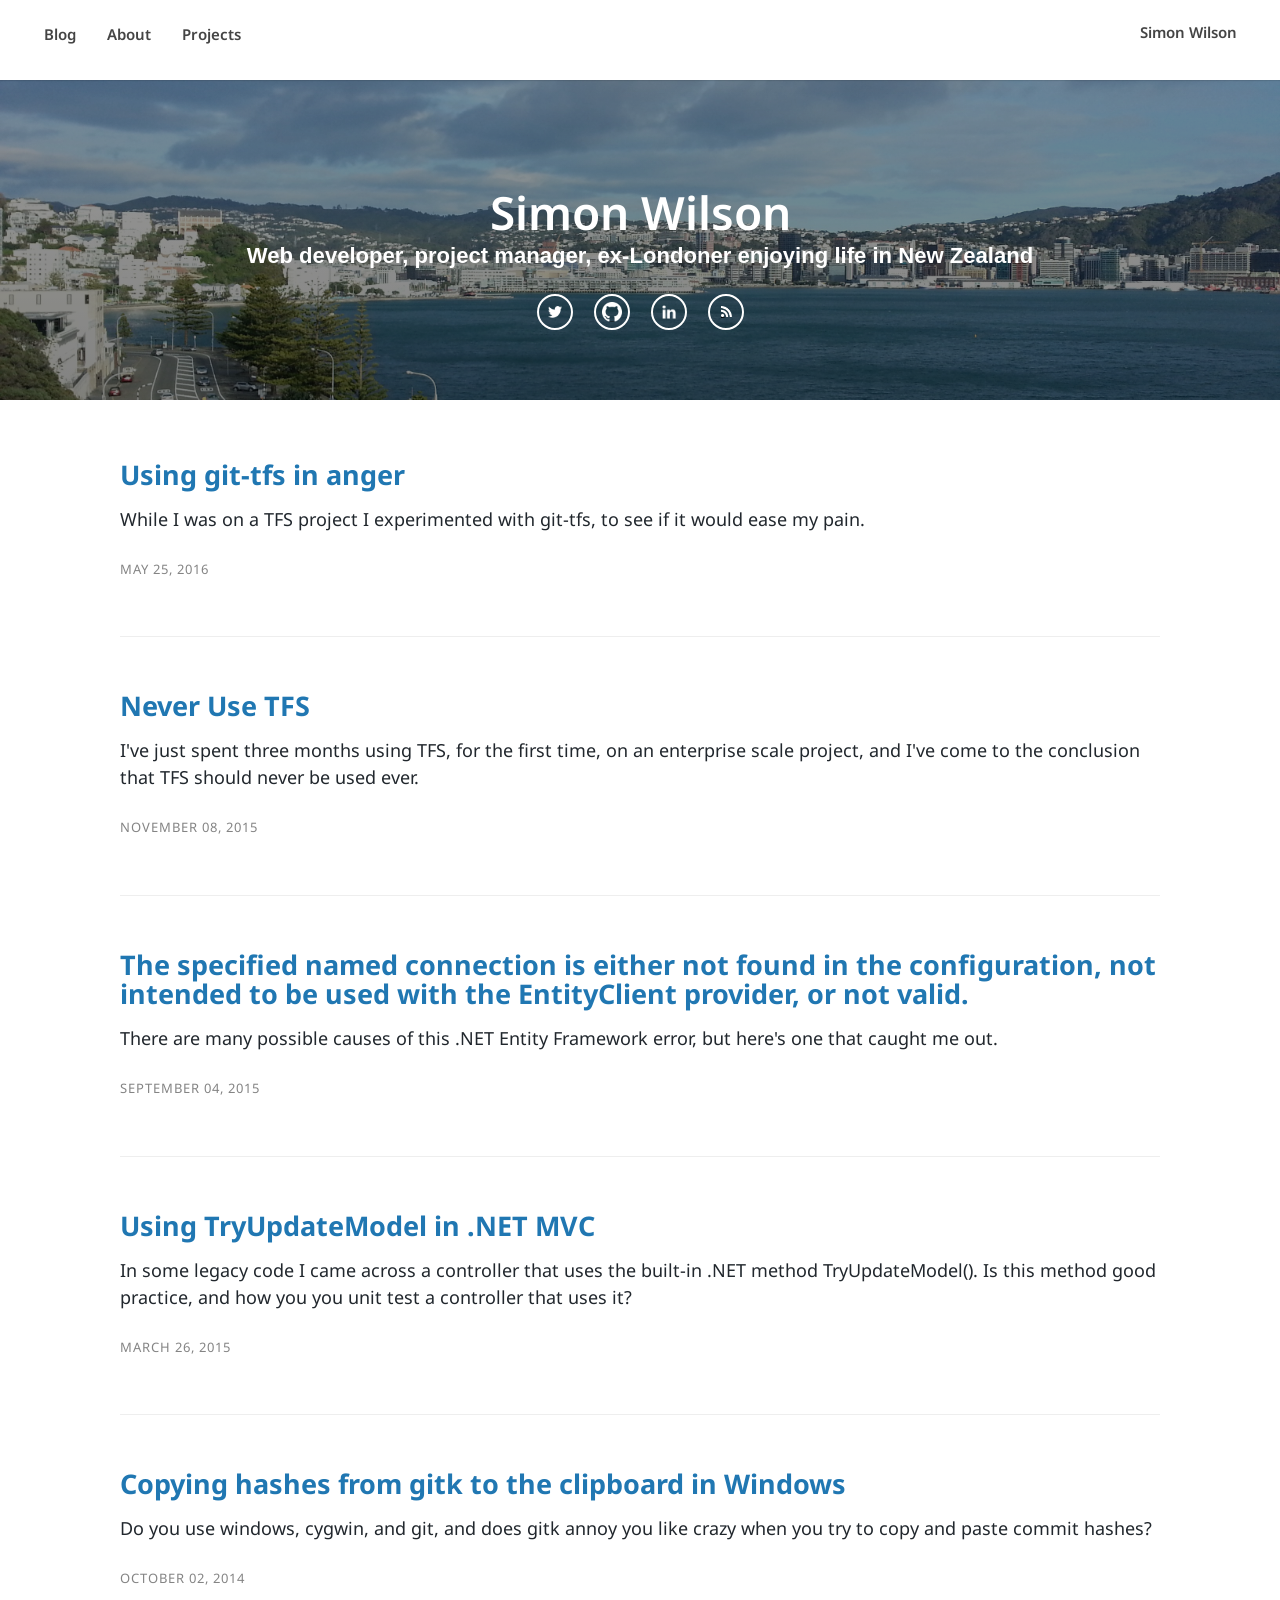
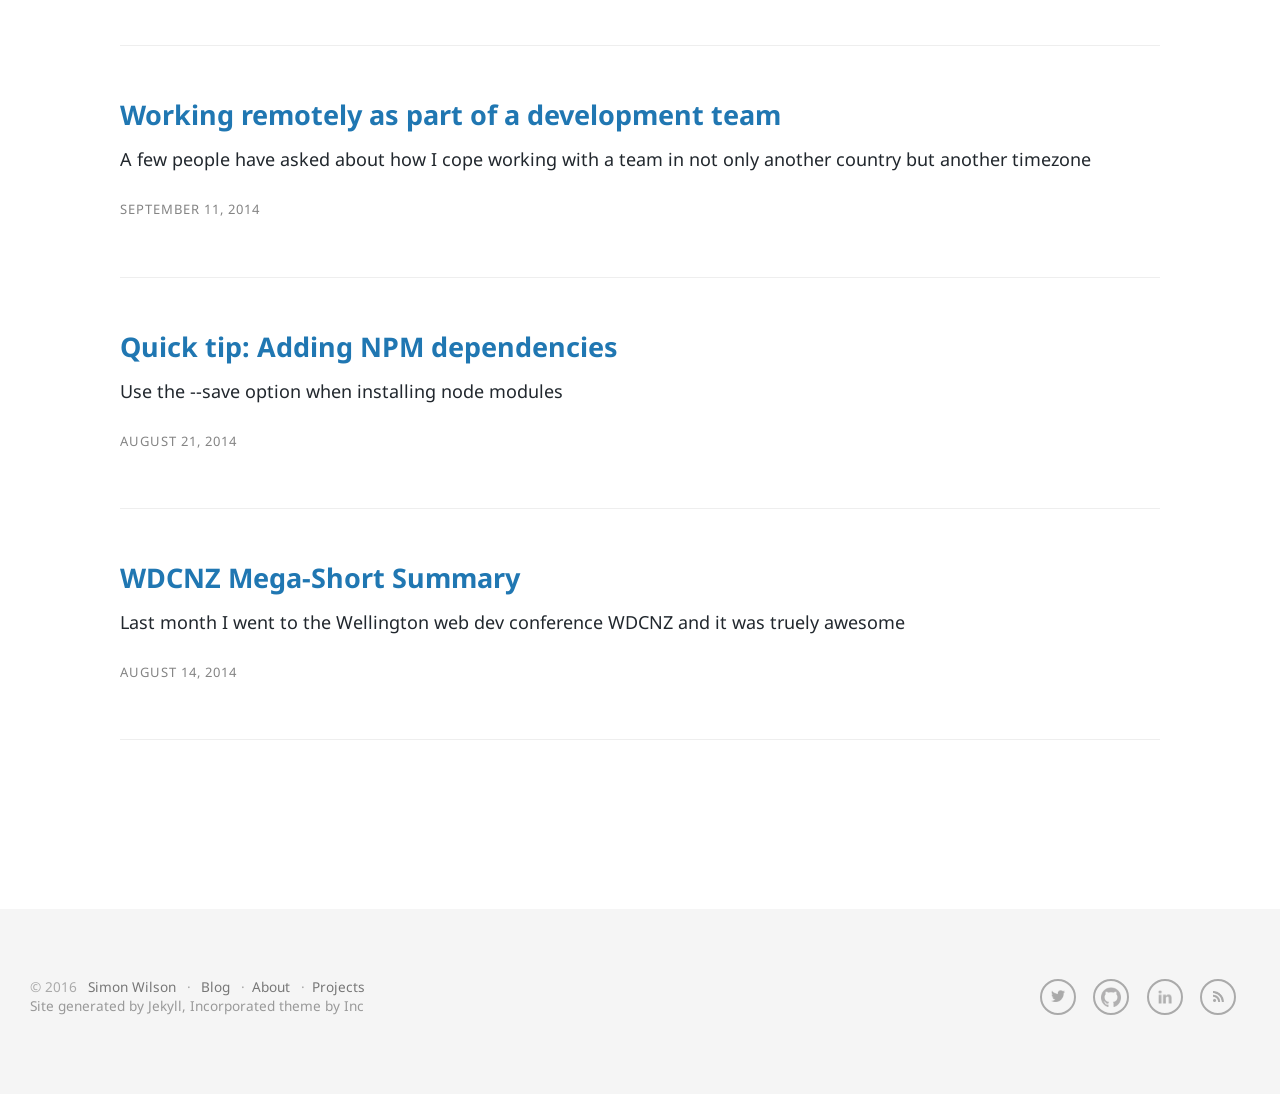
==== commit 4508e86b: "Site updated at 2016-08-29 14:31:00 UTC" ====
--- a/index.html
+++ b/index.html
@@ -5,7 +5,7 @@
     <meta name="viewport" content="width=device-width, initial-scale=1.0">
     <title>Simon Wilson &mdash; Web developer, project manager, ex-Londoner enjoying life in New Zealand</title>
     <link href="https://fonts.googleapis.com/css?family=Droid+Sans:400,700" rel="stylesheet" type="text/css">
-    <link rel="stylesheet" href="/assets/main.css">
+    <link type="text/css" rel="stylesheet" href="/assets/main.css">
     <link rel="shortcut icon" href="/favicon.ico" type="image/x-icon" />
     <link rel="apple-touch-icon" href="/images/"/>
     <link href="/feed.xml" rel="alternate" type="application/rss+xml" title="Simon Wilson" />
@@ -23,9 +23,9 @@
     
 <section class="site-nav">
     <header>
-        <nav id="navigation">
+        <nav id="navigation" class="top-nav">
             
-            <a href="/" class="home">Blog</a>
+            <a href="/" class="page-link">Blog</a>
 
     
 
@@ -43,8 +43,8 @@
 
         </nav>
 
-        <nav class="tagline">
-            <span>Simon Wilson</span>
+        <nav class="tagline top-nav">
+            <a class="page-link" href="/">Simon Wilson</a>
         </nav>
 
     </header>
@@ -56,14 +56,20 @@
         <div class="container">
             <h1>Simon Wilson</h1>
             <h3>Web developer, project manager, ex-Londoner enjoying life in New Zealand</h3>
-        
             
-            <a href="https://twitter.com/theStarvis" title="Follow on Twitter" target="_blank"><i class="icon icon-twitter"></i></a>
-            
-            
-            <a href="/feed.xml" title="RSS Feed">
-                <i class="icon icon-rss"></i>
-            </a>
+<a href="https://twitter.com/theStarvis" title="Follow on Twitter" target="_blank"><i class="icon icon-twitter black"></i></a>
+
+
+<a href="https://github.com/swilson96" title="Watch on Github" target="_blank"><i class="icon icon-github black"></i></a>
+
+
+
+<a href="https://www.linkedin.com/in/swilson96" title="Connect on LinkedIn" target="_blank"><i class="icon icon-linkedin black"></i></a>
+
+<a href="/feed.xml" title="RSS Feed">
+    <i class="icon icon-rss black"></i>
+</a>
+
         </div>
     </section>
 </div>
@@ -71,6 +77,96 @@
 
 <article class="container">
 
+  
+    <section class="index">
+        <!-- -->
+        <div>
+            <h2 class="title"><a href="/blog/2016/05/25/git-tfs/" rel="prefetch">Using git-tfs in anger</a></h2>
+            <p>While I was on a TFS project I experimented with git-tfs, to see if it would ease my pain.</p>
+            <div class="meta">
+                
+                <time pubdate datetime="2016-25-May" title="May 25, 2016">May 25, 2016</time>
+            </div>
+        </div>
+        <hr>
+    </section>
+    
+    
+  
+    <section class="index">
+        <!-- -->
+        <div>
+            <h2 class="title"><a href="/blog/2015/11/08/never-use-tfs/" rel="prefetch">Never Use TFS</a></h2>
+            <p>I've just spent three months using TFS, for the first  time, on an enterprise scale project, and I've come to the conclusion that TFS should never be used ever.</p>
+            <div class="meta">
+                
+                <time pubdate datetime="2015-08-November" title="November 08, 2015">November 08, 2015</time>
+            </div>
+        </div>
+        <hr>
+    </section>
+    
+    
+  
+    <section class="index">
+        <!-- -->
+        <div>
+            <h2 class="title"><a href="/blog/2015/09/04/entity-framework-connection-string/" rel="prefetch">The specified named connection is either not found in the configuration, not intended to be used with the EntityClient provider, or not valid.</a></h2>
+            <p>There are many possible causes of this .NET Entity Framework error, but here's one that caught me out.</p>
+            <div class="meta">
+                
+                <time pubdate datetime="2015-04-September" title="September 04, 2015">September 04, 2015</time>
+            </div>
+        </div>
+        <hr>
+    </section>
+    
+    
+  
+    <section class="index">
+        <!-- -->
+        <div>
+            <h2 class="title"><a href="/blog/2015/03/26/tryupdatemodel/" rel="prefetch">Using TryUpdateModel in .NET MVC</a></h2>
+            <p>In some legacy code I came across a controller that uses the built-in .NET method TryUpdateModel(). Is this method good practice, and how you you unit test a controller that uses it?</p>
+            <div class="meta">
+                
+                <time pubdate datetime="2015-26-March" title="March 26, 2015">March 26, 2015</time>
+            </div>
+        </div>
+        <hr>
+    </section>
+    
+    
+  
+    <section class="index">
+        <!-- -->
+        <div>
+            <h2 class="title"><a href="/blog/2014/10/02/copying-gitk-hashes-windows/" rel="prefetch">Copying hashes from gitk to the clipboard in Windows</a></h2>
+            <p>Do you use windows, cygwin, and git, and does gitk annoy you like crazy when you try to copy and paste commit hashes?</p>
+            <div class="meta">
+                
+                <time pubdate datetime="2014-02-October" title="October 02, 2014">October 02, 2014</time>
+            </div>
+        </div>
+        <hr>
+    </section>
+    
+    
+  
+    <section class="index">
+        <!-- -->
+        <div>
+            <h2 class="title"><a href="/blog/2014/09/11/working-remotely-in-a-dev-team/" rel="prefetch">Working remotely as part of a development team</a></h2>
+            <p>A few people have asked about how I cope working with a team in not only another country but another timezone</p>
+            <div class="meta">
+                
+                <time pubdate datetime="2014-11-September" title="September 11, 2014">September 11, 2014</time>
+            </div>
+        </div>
+        <hr>
+    </section>
+    
+    
   
     <section class="index">
         <!-- -->
@@ -90,7 +186,7 @@
     <section class="index">
         <!-- -->
         <div>
-            <h2 class="title"><a href="/blog/2014/08/14/wdcnz-mega-brief/" rel="prefetch">WDCNZ Mega-Brief Summary</a></h2>
+            <h2 class="title"><a href="/blog/2014/08/14/wdcnz-mega-short/" rel="prefetch">WDCNZ Mega-Short Summary</a></h2>
             <p>Last month I went to the Wellington web dev conference WDCNZ and it was truely awesome</p>
             <div class="meta">
                 
@@ -110,60 +206,65 @@
 
 <footer class="site-footer">
     <div class="container">
-        &copy; 2014 
+        &copy; 2016 
         
         <nav>
             <a href="http://swilson.co.uk/">Simon Wilson</a> &middot;
-            <a href="/">Blog</a> &middot;
-
-    
-
-    
-            <a class="page-link" href="/about/">About</a>
-    
-
-    
-
-    
-
-    
-            <a class="page-link" href="/projects/">Projects</a>
+            <a href="/">Blog</a>
+
+    
+
+    
+            &middot;<a class="page-link" href="/about/">About</a>
+    
+
+    
+
+    
+
+    
+            &middot;<a class="page-link" href="/projects/">Projects</a>
     
 
         </nav>
         
         <nav class="social">
             
-            <a href="https://twitter.com/theStarvis" title="Follow on Twitter" target="_blank"><i class="icon icon-twitter black"></i></a>
-            
-                
-            <a href="/feed.xml" title="RSS Feed">
-                <i class="icon icon-rss black"></i>
-            </a>
+<a href="https://twitter.com/theStarvis" title="Follow on Twitter" target="_blank"><i class="icon icon-twitter black"></i></a>
+
+
+<a href="https://github.com/swilson96" title="Watch on Github" target="_blank"><i class="icon icon-github black"></i></a>
+
+
+
+<a href="https://www.linkedin.com/in/swilson96" title="Connect on LinkedIn" target="_blank"><i class="icon icon-linkedin black"></i></a>
+
+<a href="/feed.xml" title="RSS Feed">
+    <i class="icon icon-rss black"></i>
+</a>
+
         </nav>
         <p>Site generated by <a href="http://jekyllrb.com/">Jekyll</a>, Incorporated theme by <a href="https://sendtoinc.com">Inc</a></p>
     </div>
 </footer>
 
 <script type="text/javascript" src="//ajax.googleapis.com/ajax/libs/jquery/1.7.2/jquery.min.js"></script>
-<script src="/assets/main.js"></script>
-<script>!function(d,s,id){var js,fjs=d.getElementsByTagName(s)[0],p=/^http:/.test(d.location)?'http':'https';if(!d.getElementById(id)){js=d.createElement(s);js.id=id;js.src=p+'://platform.twitter.com/widgets.js';fjs.parentNode.insertBefore(js,fjs);}}(document, 'script', 'twitter-wjs');</script>
-<div id="fb-root"></div>
-<script>(function(d, s, id) {
-  var js, fjs = d.getElementsByTagName(s)[0];
-  if (d.getElementById(id)) return;
-  js = d.createElement(s); js.id = id;
-  js.src = "//connect.facebook.net/en_US/all.js#xfbml=1&appId=253595308025739";
-  fjs.parentNode.insertBefore(js, fjs);
-}(document, 'script', 'facebook-jssdk'));</script>
-<script type="text/javascript">
-  (function() {
-    var po = document.createElement('script'); po.type = 'text/javascript'; po.async = true;
-    po.src = 'https://apis.google.com/js/plusone.js';
-    var s = document.getElementsByTagName('script')[0]; s.parentNode.insertBefore(po, s);
-  })();
+<script type="text/javascript" src="/assets/main.js"></script>
+
+
+
+
+
+  <script>
+  (function(i,s,o,g,r,a,m){i['GoogleAnalyticsObject']=r;i[r]=i[r]||function(){
+  (i[r].q=i[r].q||[]).push(arguments)},i[r].l=1*new Date();a=s.createElement(o),
+  m=s.getElementsByTagName(o)[0];a.async=1;a.src=g;m.parentNode.insertBefore(a,m)
+  })(window,document,'script','//www.google-analytics.com/analytics.js','ga');
+
+  ga('create', 'UA-69699518-1', 'auto');
+  ga('send', 'pageview');
+
 </script>
-
 
 
 
--- a/assets/main.css
+++ b/assets/main.css
@@ -1 +1,2829 @@
-article,aside,details,figcaption,figure,footer,header,hgroup,main,nav,section,summary{display:block}audio,canvas,video{display:inline-block}audio:not([controls]){display:none;height:0}[hidden]{display:none}html{font-family:sans-serif;-webkit-text-size-adjust:100%;-ms-text-size-adjust:100%}body{margin:0}a:focus{outline:thin dotted}a:active,a:hover{outline:0}h1{font-size:2em;margin:0.67em 0}abbr[title]{border-bottom:1px dotted}b,strong{font-weight:bold}dfn{font-style:italic}hr{-moz-box-sizing:content-box;box-sizing:content-box;height:0}mark{background:#ff0;color:#000}code,kbd,pre,samp{font-family:monospace, serif;font-size:1em}pre{white-space:pre-wrap}q{quotes:"\201C" "\201D" "\2018" "\2019"}small{font-size:80%}sub,sup{font-size:75%;line-height:0;position:relative;vertical-align:baseline}sup{top:-0.5em}sub{bottom:-0.25em}img{border:0}svg:not(:root){overflow:hidden}figure{margin:0}fieldset{border:1px solid #c0c0c0;margin:0 2px;padding:0.35em 0.625em 0.75em}legend{border:0;padding:0}button,input,select,textarea{font-family:inherit;font-size:100%;margin:0}button,input{line-height:normal}button,select{text-transform:none}button,html input[type="button"],input[type="reset"],input[type="submit"]{-webkit-appearance:button;cursor:pointer}button[disabled],html input[disabled]{cursor:default}input[type="checkbox"],input[type="radio"]{box-sizing:border-box;padding:0}input[type="search"]{-webkit-appearance:textfield;-moz-box-sizing:content-box;-webkit-box-sizing:content-box;box-sizing:content-box}input[type="search"]::-webkit-search-cancel-button,input[type="search"]::-webkit-search-decoration{-webkit-appearance:none}button::-moz-focus-inner,input::-moz-focus-inner{border:0;padding:0}textarea{overflow:auto;vertical-align:top}table{border-collapse:collapse;border-spacing:0}*,*:before,*:after{-webkit-box-sizing:border-box;-moz-box-sizing:border-box;box-sizing:border-box}html{font-size:62.5%;-webkit-tap-highlight-color:rgba(0,0,0,0)}body{font-family:"Helvetica Neue", Helvetica, Arial, sans-serif;font-size:14px;line-height:1.428571429;color:#333333;background-color:#ffffff}input,button,select,textarea{font-family:inherit;font-size:inherit;line-height:inherit}button,input,select[multiple],textarea{background-image:none}a{color:#428bca;text-decoration:none}a:hover,a:focus{color:#2a6496;text-decoration:underline}a:focus{outline:thin dotted #333;outline:5px auto -webkit-focus-ring-color;outline-offset:-2px}img{vertical-align:middle}.img-responsive{display:block;max-width:100%;height:auto}.img-rounded{border-radius:6px}.img-thumbnail{padding:4px;line-height:1.428571429;background-color:#ffffff;border:1px solid #dddddd;border-radius:4px;-webkit-transition:all 0.2s ease-in-out;transition:all 0.2s ease-in-out;display:inline-block;max-width:100%;height:auto}.img-circle{border-radius:50%}hr{margin-top:20px;margin-bottom:20px;border:0;border-top:1px solid #eeeeee}.sr-only{position:absolute;width:1px;height:1px;margin:-1px;padding:0;overflow:hidden;clip:rect(0 0 0 0);border:0}@media print{*{text-shadow:none !important;color:#000 !important;background:transparent !important;box-shadow:none !important}a,a:visited{text-decoration:underline}a[href]:after{content:" (" attr(href) ")"}abbr[title]:after{content:" (" attr(title) ")"}.ir a:after,a[href^="javascript:"]:after,a[href^="#"]:after{content:""}pre,blockquote{border:1px solid #999;page-break-inside:avoid}thead{display:table-header-group}tr,img{page-break-inside:avoid}img{max-width:100% !important}@page{margin:2cm .5cm}p,h2,h3{orphans:3;widows:3}h2,h3{page-break-after:avoid}.navbar{display:none}.table td,.table th{background-color:#fff !important}.btn>.caret,.dropup>.btn>.caret{border-top-color:#000 !important}.label{border:1px solid #000}.table{border-collapse:collapse !important}.table-bordered th,.table-bordered td{border:1px solid #ddd !important}}p{margin:0 0 10px}.lead{margin-bottom:20px;font-size:16.099999999999998px;font-weight:200;line-height:1.4}@media (min-width: 768px){.lead{font-size:21px}}small{font-size:85%}cite{font-style:normal}.text-muted{color:#999999}.text-primary{color:#428bca}.text-warning{color:#c09853}.text-danger{color:#b94a48}.text-success{color:#468847}.text-info{color:#3a87ad}.text-left{text-align:left}.text-right{text-align:right}.text-center{text-align:center}h1,h2,h3,h4,h5,h6,.h1,.h2,.h3,.h4,.h5,.h6{font-family:"Helvetica Neue", Helvetica, Arial, sans-serif;font-weight:500;line-height:1.1}h1 small,h2 small,h3 small,h4 small,h5 small,h6 small,.h1 small,.h2 small,.h3 small,.h4 small,.h5 small,.h6 small{font-weight:normal;line-height:1;color:#999999}h1,h2,h3{margin-top:20px;margin-bottom:10px}h4,h5,h6{margin-top:10px;margin-bottom:10px}h1,.h1{font-size:36px}h2,.h2{font-size:30px}h3,.h3{font-size:24px}h4,.h4{font-size:18px}h5,.h5{font-size:14px}h6,.h6{font-size:12px}h1 small,.h1 small{font-size:24px}h2 small,.h2 small{font-size:18px}h3 small,.h3 small,h4 small,.h4 small{font-size:14px}.page-header{padding-bottom:9px;margin:40px 0 20px;border-bottom:1px solid #eeeeee}ul,ol{margin-top:0;margin-bottom:10px}ul ul,ol ul,ul ol,ol ol{margin-bottom:0}.list-unstyled{padding-left:0;list-style:none}.list-inline{padding-left:0;list-style:none}.list-inline>li{display:inline-block;padding-left:5px;padding-right:5px}dl{margin-bottom:20px}dt,dd{line-height:1.428571429}dt{font-weight:bold}dd{margin-left:0}@media (min-width: 768px){.dl-horizontal dt{float:left;width:160px;clear:left;text-align:right;overflow:hidden;text-overflow:ellipsis;white-space:nowrap}.dl-horizontal dd{margin-left:180px}.dl-horizontal dd:before,.dl-horizontal dd:after{content:" ";display:table}.dl-horizontal dd:after{clear:both}}abbr[title],abbr[data-original-title]{cursor:help;border-bottom:1px dotted #999999}abbr.initialism{font-size:90%;text-transform:uppercase}blockquote{padding:10px 20px;margin:0 0 20px;border-left:5px solid #eeeeee}blockquote p{font-size:17.5px;font-weight:300;line-height:1.25}blockquote p:last-child{margin-bottom:0}blockquote small{display:block;line-height:1.428571429;color:#999999}blockquote small:before{content:'\2014 \00A0'}blockquote.pull-right{padding-right:15px;padding-left:0;border-right:5px solid #eeeeee;border-left:0}blockquote.pull-right p,blockquote.pull-right small{text-align:right}blockquote.pull-right small:before{content:''}blockquote.pull-right small:after{content:'\00A0 \2014'}q:before,q:after,blockquote:before,blockquote:after{content:""}address{display:block;margin-bottom:20px;font-style:normal;line-height:1.428571429}code,pre{font-family:Monaco, Menlo, Consolas, "Courier New", monospace}code{padding:2px 4px;font-size:90%;color:#c7254e;background-color:#f9f2f4;white-space:nowrap;border-radius:4px}pre{display:block;padding:9.5px;margin:0 0 10px;font-size:13px;line-height:1.428571429;word-break:break-all;word-wrap:break-word;color:#333333;background-color:#f5f5f5;border:1px solid #cccccc;border-radius:4px}pre.prettyprint{margin-bottom:20px}pre code{padding:0;font-size:inherit;color:inherit;white-space:pre-wrap;background-color:transparent;border:0}.pre-scrollable{max-height:340px;overflow-y:scroll}table{max-width:100%;background-color:transparent}th{text-align:left}.table{width:100%;margin-bottom:20px}.table thead>tr>th,.table tbody>tr>th,.table tfoot>tr>th,.table thead>tr>td,.table tbody>tr>td,.table tfoot>tr>td{padding:8px;line-height:1.428571429;vertical-align:top;border-top:1px solid #dddddd}.table thead>tr>th{vertical-align:bottom;border-bottom:2px solid #dddddd}.table caption+thead tr:first-child th,.table colgroup+thead tr:first-child th,.table thead:first-child tr:first-child th,.table caption+thead tr:first-child td,.table colgroup+thead tr:first-child td,.table thead:first-child tr:first-child td{border-top:0}.table tbody+tbody{border-top:2px solid #dddddd}.table .table{background-color:#ffffff}.table-condensed thead>tr>th,.table-condensed tbody>tr>th,.table-condensed tfoot>tr>th,.table-condensed thead>tr>td,.table-condensed tbody>tr>td,.table-condensed tfoot>tr>td{padding:5px}.table-bordered{border:1px solid #dddddd}.table-bordered>thead>tr>th,.table-bordered>tbody>tr>th,.table-bordered>tfoot>tr>th,.table-bordered>thead>tr>td,.table-bordered>tbody>tr>td,.table-bordered>tfoot>tr>td{border:1px solid #dddddd}.table-bordered>thead>tr>th,.table-bordered>thead>tr>td{border-bottom-width:2px}.table-striped>tbody>tr:nth-child(odd)>td,.table-striped>tbody>tr:nth-child(odd)>th{background-color:#f9f9f9}.table-hover>tbody>tr:hover>td,.table-hover>tbody>tr:hover>th{background-color:#f5f5f5}table col[class*="col-"]{float:none;display:table-column}table td[class*="col-"],table th[class*="col-"]{float:none;display:table-cell}.table>thead>tr>td.active,.table>tbody>tr>td.active,.table>tfoot>tr>td.active,.table>thead>tr>th.active,.table>tbody>tr>th.active,.table>tfoot>tr>th.active,.table>thead>tr.active>td,.table>tbody>tr.active>td,.table>tfoot>tr.active>td,.table>thead>tr.active>th,.table>tbody>tr.active>th,.table>tfoot>tr.active>th{background-color:#f5f5f5}.table>thead>tr>td.success,.table>tbody>tr>td.success,.table>tfoot>tr>td.success,.table>thead>tr>th.success,.table>tbody>tr>th.success,.table>tfoot>tr>th.success,.table>thead>tr.success>td,.table>tbody>tr.success>td,.table>tfoot>tr.success>td,.table>thead>tr.success>th,.table>tbody>tr.success>th,.table>tfoot>tr.success>th{background-color:#dff0d8;border-color:#d6e9c6}.table-hover>tbody>tr>td.success:hover,.table-hover>tbody>tr>th.success:hover,.table-hover>tbody>tr.success:hover>td{background-color:#d0e9c6;border-color:#c9e2b3}.table>thead>tr>td.danger,.table>tbody>tr>td.danger,.table>tfoot>tr>td.danger,.table>thead>tr>th.danger,.table>tbody>tr>th.danger,.table>tfoot>tr>th.danger,.table>thead>tr.danger>td,.table>tbody>tr.danger>td,.table>tfoot>tr.danger>td,.table>thead>tr.danger>th,.table>tbody>tr.danger>th,.table>tfoot>tr.danger>th{background-color:#f2dede;border-color:#eed3d7}.table-hover>tbody>tr>td.danger:hover,.table-hover>tbody>tr>th.danger:hover,.table-hover>tbody>tr.danger:hover>td{background-color:#ebcccc;border-color:#e6c1c7}.table>thead>tr>td.warning,.table>tbody>tr>td.warning,.table>tfoot>tr>td.warning,.table>thead>tr>th.warning,.table>tbody>tr>th.warning,.table>tfoot>tr>th.warning,.table>thead>tr.warning>td,.table>tbody>tr.warning>td,.table>tfoot>tr.warning>td,.table>thead>tr.warning>th,.table>tbody>tr.warning>th,.table>tfoot>tr.warning>th{background-color:#fcf8e3;border-color:#fbeed5}.table-hover>tbody>tr>td.warning:hover,.table-hover>tbody>tr>th.warning:hover,.table-hover>tbody>tr.warning:hover>td{background-color:#faf2cc;border-color:#f8e5be}@media (max-width: 768px){.table-responsive{width:100%;margin-bottom:15px;overflow-y:hidden;overflow-x:scroll;border:1px solid #dddddd}.table-responsive>.table{margin-bottom:0;background-color:#fff}.table-responsive>.table>thead>tr>th,.table-responsive>.table>tbody>tr>th,.table-responsive>.table>tfoot>tr>th,.table-responsive>.table>thead>tr>td,.table-responsive>.table>tbody>tr>td,.table-responsive>.table>tfoot>tr>td{white-space:nowrap}.table-responsive>.table-bordered{border:0}.table-responsive>.table-bordered>thead>tr>th:first-child,.table-responsive>.table-bordered>tbody>tr>th:first-child,.table-responsive>.table-bordered>tfoot>tr>th:first-child,.table-responsive>.table-bordered>thead>tr>td:first-child,.table-responsive>.table-bordered>tbody>tr>td:first-child,.table-responsive>.table-bordered>tfoot>tr>td:first-child{border-left:0}.table-responsive>.table-bordered>thead>tr>th:last-child,.table-responsive>.table-bordered>tbody>tr>th:last-child,.table-responsive>.table-bordered>tfoot>tr>th:last-child,.table-responsive>.table-bordered>thead>tr>td:last-child,.table-responsive>.table-bordered>tbody>tr>td:last-child,.table-responsive>.table-bordered>tfoot>tr>td:last-child{border-right:0}.table-responsive>.table-bordered>thead>tr:last-child>th,.table-responsive>.table-bordered>tbody>tr:last-child>th,.table-responsive>.table-bordered>tfoot>tr:last-child>th,.table-responsive>.table-bordered>thead>tr:last-child>td,.table-responsive>.table-bordered>tbody>tr:last-child>td,.table-responsive>.table-bordered>tfoot>tr:last-child>td{border-bottom:0}}fieldset{padding:0;margin:0;border:0}legend{display:block;width:100%;padding:0;margin-bottom:20px;font-size:21px;line-height:inherit;color:#333333;border:0;border-bottom:1px solid #e5e5e5}label{display:inline-block;margin-bottom:5px;font-weight:bold}input[type="search"]{-webkit-box-sizing:border-box;-moz-box-sizing:border-box;box-sizing:border-box}input[type="radio"],input[type="checkbox"]{margin:4px 0 0;margin-top:1px \9;line-height:normal}input[type="file"]{display:block}select[multiple],select[size]{height:auto}select optgroup{font-size:inherit;font-style:inherit;font-family:inherit}input[type="file"]:focus,input[type="radio"]:focus,input[type="checkbox"]:focus{outline:thin dotted #333;outline:5px auto -webkit-focus-ring-color;outline-offset:-2px}input[type="number"]::-webkit-outer-spin-button,input[type="number"]::-webkit-inner-spin-button{height:auto}.form-control:-moz-placeholder{color:#999999}.form-control::-moz-placeholder{color:#999999}.form-control:-ms-input-placeholder{color:#999999}.form-control::-webkit-input-placeholder{color:#999999}.form-control{display:block;width:100%;height:34px;padding:6px 12px;font-size:14px;line-height:1.428571429;color:#555555;vertical-align:middle;background-color:#ffffff;border:1px solid #cccccc;border-radius:4px;-webkit-box-shadow:inset 0 1px 1px rgba(0,0,0,0.075);box-shadow:inset 0 1px 1px rgba(0,0,0,0.075);-webkit-transition:border-color ease-in-out .15s, box-shadow ease-in-out .15s;transition:border-color ease-in-out .15s, box-shadow ease-in-out .15s}.form-control:focus{border-color:#66afe9;outline:0;-webkit-box-shadow:inset 0 1px 1px rgba(0,0,0,0.075),0 0 8px rgba(102,175,233,0.6);box-shadow:inset 0 1px 1px rgba(0,0,0,0.075),0 0 8px rgba(102,175,233,0.6)}.form-control[disabled],.form-control[readonly],fieldset[disabled] .form-control{cursor:not-allowed;background-color:#eeeeee}textarea.form-control{height:auto}.form-group{margin-bottom:15px}.radio,.checkbox{display:block;min-height:20px;margin-top:10px;margin-bottom:10px;padding-left:20px;vertical-align:middle}.radio label,.checkbox label{display:inline;margin-bottom:0;font-weight:normal;cursor:pointer}.radio input[type="radio"],.radio-inline input[type="radio"],.checkbox input[type="checkbox"],.checkbox-inline input[type="checkbox"]{float:left;margin-left:-20px}.radio+.radio,.checkbox+.checkbox{margin-top:-5px}.radio-inline,.checkbox-inline{display:inline-block;padding-left:20px;margin-bottom:0;vertical-align:middle;font-weight:normal;cursor:pointer}.radio-inline+.radio-inline,.checkbox-inline+.checkbox-inline{margin-top:0;margin-left:10px}input[type="radio"][disabled],input[type="checkbox"][disabled],.radio[disabled],.radio-inline[disabled],.checkbox[disabled],.checkbox-inline[disabled],fieldset[disabled] input[type="radio"],fieldset[disabled] input[type="checkbox"],fieldset[disabled] .radio,fieldset[disabled] .radio-inline,fieldset[disabled] .checkbox,fieldset[disabled] .checkbox-inline{cursor:not-allowed}.input-sm{height:30px;padding:5px 10px;font-size:12px;line-height:1.5;border-radius:3px}select.input-sm{height:30px;line-height:30px}textarea.input-sm{height:auto}.input-lg{height:45px;padding:10px 16px;font-size:18px;line-height:1.33;border-radius:6px}select.input-lg{height:45px;line-height:45px}textarea.input-lg{height:auto}.has-warning .help-block,.has-warning .control-label{color:#c09853}.has-warning .form-control{border-color:#c09853;-webkit-box-shadow:inset 0 1px 1px rgba(0,0,0,0.075);box-shadow:inset 0 1px 1px rgba(0,0,0,0.075)}.has-warning .form-control:focus{border-color:#a47e3c;-webkit-box-shadow:inset 0 1px 1px rgba(0,0,0,0.075),0 0 6px #dbc59e;box-shadow:inset 0 1px 1px rgba(0,0,0,0.075),0 0 6px #dbc59e}.has-warning .input-group-addon{color:#c09853;border-color:#c09853;background-color:#fcf8e3}.has-error .help-block,.has-error .control-label{color:#b94a48}.has-error .form-control{border-color:#b94a48;-webkit-box-shadow:inset 0 1px 1px rgba(0,0,0,0.075);box-shadow:inset 0 1px 1px rgba(0,0,0,0.075)}.has-error .form-control:focus{border-color:#953b39;-webkit-box-shadow:inset 0 1px 1px rgba(0,0,0,0.075),0 0 6px #d59392;box-shadow:inset 0 1px 1px rgba(0,0,0,0.075),0 0 6px #d59392}.has-error .input-group-addon{color:#b94a48;border-color:#b94a48;background-color:#f2dede}.has-success .help-block,.has-success .control-label{color:#468847}.has-success .form-control{border-color:#468847;-webkit-box-shadow:inset 0 1px 1px rgba(0,0,0,0.075);box-shadow:inset 0 1px 1px rgba(0,0,0,0.075)}.has-success .form-control:focus{border-color:#356635;-webkit-box-shadow:inset 0 1px 1px rgba(0,0,0,0.075),0 0 6px #7aba7b;box-shadow:inset 0 1px 1px rgba(0,0,0,0.075),0 0 6px #7aba7b}.has-success .input-group-addon{color:#468847;border-color:#468847;background-color:#dff0d8}.form-control-static{margin-bottom:0;padding-top:7px}.help-block{display:block;margin-top:5px;margin-bottom:10px;color:#737373}@media (min-width: 768px){.form-inline .form-group{display:inline-block;margin-bottom:0;vertical-align:middle}.form-inline .form-control{display:inline-block}.form-inline .radio,.form-inline .checkbox{display:inline-block;margin-top:0;margin-bottom:0;padding-left:0}.form-inline .radio input[type="radio"],.form-inline .checkbox input[type="checkbox"]{float:none;margin-left:0}}.form-horizontal .control-label,.form-horizontal .radio,.form-horizontal .checkbox,.form-horizontal .radio-inline,.form-horizontal .checkbox-inline{margin-top:0;margin-bottom:0;padding-top:7px}.form-horizontal .form-group{margin-left:-15px;margin-right:-15px}.form-horizontal .form-group:before,.form-horizontal .form-group:after{content:" ";display:table}.form-horizontal .form-group:after{clear:both}@media (min-width: 768px){.form-horizontal .control-label{text-align:right}}.btn:focus{outline:thin dotted #333;outline:5px auto -webkit-focus-ring-color;outline-offset:-2px}.btn:hover,.btn:focus{color:#333333;text-decoration:none}.btn:active,.btn.active{outline:0;background-image:none;-webkit-box-shadow:inset 0 3px 5px rgba(0,0,0,0.125);box-shadow:inset 0 3px 5px rgba(0,0,0,0.125)}.btn.disabled,.btn[disabled],fieldset[disabled] .btn{cursor:not-allowed;pointer-events:none;opacity:0.65;filter:alpha(opacity=65);-webkit-box-shadow:none;box-shadow:none}.btn-default{color:#333333;background-color:#ffffff;border-color:#cccccc}.btn-default:hover,.btn-default:focus,.btn-default:active,.btn-default.active,.open .dropdown-toggle.btn-default{color:#333333;background-color:#ebebeb;border-color:#adadad}.btn-default:active,.btn-default.active,.open .dropdown-toggle.btn-default{background-image:none}.btn-default.disabled,.btn-default[disabled],fieldset[disabled] .btn-default,.btn-default.disabled:hover,.btn-default[disabled]:hover,fieldset[disabled] .btn-default:hover,.btn-default.disabled:focus,.btn-default[disabled]:focus,fieldset[disabled] .btn-default:focus,.btn-default.disabled:active,.btn-default[disabled]:active,fieldset[disabled] .btn-default:active,.btn-default.disabled.active,.btn-default[disabled].active,fieldset[disabled] .btn-default.active{background-color:#ffffff;border-color:#cccccc}.btn-primary{color:#ffffff;background-color:#428bca;border-color:#357ebd}.btn-primary:hover,.btn-primary:focus,.btn-primary:active,.btn-primary.active,.open .dropdown-toggle.btn-primary{color:#ffffff;background-color:#3276b1;border-color:#285e8e}.btn-primary:active,.btn-primary.active,.open .dropdown-toggle.btn-primary{background-image:none}.btn-primary.disabled,.btn-primary[disabled],fieldset[disabled] .btn-primary,.btn-primary.disabled:hover,.btn-primary[disabled]:hover,fieldset[disabled] .btn-primary:hover,.btn-primary.disabled:focus,.btn-primary[disabled]:focus,fieldset[disabled] .btn-primary:focus,.btn-primary.disabled:active,.btn-primary[disabled]:active,fieldset[disabled] .btn-primary:active,.btn-primary.disabled.active,.btn-primary[disabled].active,fieldset[disabled] .btn-primary.active{background-color:#428bca;border-color:#357ebd}.btn-warning{color:#ffffff;background-color:#f0ad4e;border-color:#eea236}.btn-warning:hover,.btn-warning:focus,.btn-warning:active,.btn-warning.active,.open .dropdown-toggle.btn-warning{color:#ffffff;background-color:#ed9c28;border-color:#d58512}.btn-warning:active,.btn-warning.active,.open .dropdown-toggle.btn-warning{background-image:none}.btn-warning.disabled,.btn-warning[disabled],fieldset[disabled] .btn-warning,.btn-warning.disabled:hover,.btn-warning[disabled]:hover,fieldset[disabled] .btn-warning:hover,.btn-warning.disabled:focus,.btn-warning[disabled]:focus,fieldset[disabled] .btn-warning:focus,.btn-warning.disabled:active,.btn-warning[disabled]:active,fieldset[disabled] .btn-warning:active,.btn-warning.disabled.active,.btn-warning[disabled].active,fieldset[disabled] .btn-warning.active{background-color:#f0ad4e;border-color:#eea236}.btn-danger{color:#ffffff;background-color:#d9534f;border-color:#d43f3a}.btn-danger:hover,.btn-danger:focus,.btn-danger:active,.btn-danger.active,.open .dropdown-toggle.btn-danger{color:#ffffff;background-color:#d2322d;border-color:#ac2925}.btn-danger:active,.btn-danger.active,.open .dropdown-toggle.btn-danger{background-image:none}.btn-danger.disabled,.btn-danger[disabled],fieldset[disabled] .btn-danger,.btn-danger.disabled:hover,.btn-danger[disabled]:hover,fieldset[disabled] .btn-danger:hover,.btn-danger.disabled:focus,.btn-danger[disabled]:focus,fieldset[disabled] .btn-danger:focus,.btn-danger.disabled:active,.btn-danger[disabled]:active,fieldset[disabled] .btn-danger:active,.btn-danger.disabled.active,.btn-danger[disabled].active,fieldset[disabled] .btn-danger.active{background-color:#d9534f;border-color:#d43f3a}.btn-success{color:#ffffff;background-color:#5cb85c;border-color:#4cae4c}.btn-success:hover,.btn-success:focus,.btn-success:active,.btn-success.active,.open .dropdown-toggle.btn-success{color:#ffffff;background-color:#47a447;border-color:#398439}.btn-success:active,.btn-success.active,.open .dropdown-toggle.btn-success{background-image:none}.btn-success.disabled,.btn-success[disabled],fieldset[disabled] .btn-success,.btn-success.disabled:hover,.btn-success[disabled]:hover,fieldset[disabled] .btn-success:hover,.btn-success.disabled:focus,.btn-success[disabled]:focus,fieldset[disabled] .btn-success:focus,.btn-success.disabled:active,.btn-success[disabled]:active,fieldset[disabled] .btn-success:active,.btn-success.disabled.active,.btn-success[disabled].active,fieldset[disabled] .btn-success.active{background-color:#5cb85c;border-color:#4cae4c}.btn-info{color:#ffffff;background-color:#5bc0de;border-color:#46b8da}.btn-info:hover,.btn-info:focus,.btn-info:active,.btn-info.active,.open .dropdown-toggle.btn-info{color:#ffffff;background-color:#39b3d7;border-color:#269abc}.btn-info:active,.btn-info.active,.open .dropdown-toggle.btn-info{background-image:none}.btn-info.disabled,.btn-info[disabled],fieldset[disabled] .btn-info,.btn-info.disabled:hover,.btn-info[disabled]:hover,fieldset[disabled] .btn-info:hover,.btn-info.disabled:focus,.btn-info[disabled]:focus,fieldset[disabled] .btn-info:focus,.btn-info.disabled:active,.btn-info[disabled]:active,fieldset[disabled] .btn-info:active,.btn-info.disabled.active,.btn-info[disabled].active,fieldset[disabled] .btn-info.active{background-color:#5bc0de;border-color:#46b8da}.btn-link{color:#428bca;font-weight:normal;cursor:pointer;border-radius:0}.btn-link,.btn-link:active,.btn-link[disabled],fieldset[disabled] .btn-link{background-color:transparent;-webkit-box-shadow:none;box-shadow:none}.btn-link,.btn-link:hover,.btn-link:focus,.btn-link:active{border-color:transparent}.btn-link:hover,.btn-link:focus{color:#2a6496;text-decoration:underline;background-color:transparent}.btn-link[disabled]:hover,fieldset[disabled] .btn-link:hover,.btn-link[disabled]:focus,fieldset[disabled] .btn-link:focus{color:#999999;text-decoration:none}.btn-lg{padding:10px 16px;font-size:18px;line-height:1.33;border-radius:6px}.btn-sm,.btn-xs{padding:5px 10px;font-size:12px;line-height:1.5;border-radius:3px}.btn-xs{padding:1px 5px}.btn-block{display:block;width:100%;padding-left:0;padding-right:0}.btn-block+.btn-block{margin-top:5px}.caret{display:inline-block;width:0;height:0;margin-left:2px;vertical-align:middle;border-top:4px solid #000000;border-right:4px solid transparent;border-left:4px solid transparent;border-bottom:0 dotted;content:""}.dropdown{position:relative}.dropdown-toggle:focus{outline:0}.dropdown-menu{position:absolute;top:100%;left:0;z-index:1000;display:none;float:left;min-width:160px;padding:5px 0;margin:2px 0 0;list-style:none;font-size:14px;background-color:#ffffff;border:1px solid #cccccc;border:1px solid rgba(0,0,0,0.15);border-radius:4px;-webkit-box-shadow:0 6px 12px rgba(0,0,0,0.175);box-shadow:0 6px 12px rgba(0,0,0,0.175);background-clip:padding-box}.dropdown-menu.pull-right{right:0;left:auto}.dropdown-menu .divider{height:1px;margin:9px 0;overflow:hidden;background-color:#e5e5e5}.dropdown-menu>li>a{display:block;padding:3px 20px;clear:both;font-weight:normal;line-height:1.428571429;color:#333333;white-space:nowrap}.dropdown-menu>li>a:hover,.dropdown-menu>li>a:focus{text-decoration:none;color:#ffffff;background-color:#428bca}.dropdown-menu>.active>a,.dropdown-menu>.active>a:hover,.dropdown-menu>.active>a:focus{color:#ffffff;text-decoration:none;outline:0;background-color:#428bca}.dropdown-menu>.disabled>a,.dropdown-menu>.disabled>a:hover,.dropdown-menu>.disabled>a:focus{color:#999999}.dropdown-menu>.disabled>a:hover,.dropdown-menu>.disabled>a:focus{text-decoration:none;background-color:transparent;background-image:none;filter:progid:DXImageTransform.Microsoft.gradient(enabled = false);cursor:not-allowed}.open>.dropdown-menu{display:block}.open>a{outline:0}.dropdown-header{display:block;padding:3px 20px;font-size:12px;line-height:1.428571429;color:#999999}.dropdown-backdrop{position:fixed;left:0;right:0;bottom:0;top:0;z-index:990}.pull-right>.dropdown-menu{right:0;left:auto}.dropup .caret,.navbar-fixed-bottom .dropdown .caret{border-top:0 dotted;border-bottom:4px solid #000000;content:""}.dropup .dropdown-menu,.navbar-fixed-bottom .dropdown .dropdown-menu{top:auto;bottom:100%;margin-bottom:1px}@media (min-width: 768px){.navbar-right .dropdown-menu{right:0;left:auto}}input[type="submit"].btn-block,input[type="reset"].btn-block,input[type="button"].btn-block{width:100%}@-ms-viewport{width:device-width}@media screen and (max-width: 400px){@-ms-viewport{width:320px}}.hidden{display:none !important;visibility:hidden !important}.visible-xs{display:none !important}tr.visible-xs{display:none !important}th.visible-xs,td.visible-xs{display:none !important}@media (max-width: 767px){.visible-xs{display:block !important}tr.visible-xs{display:table-row !important}th.visible-xs,td.visible-xs{display:table-cell !important}}@media (min-width: 768px) and (max-width: 991px){.visible-xs.visible-sm{display:block !important}tr.visible-xs.visible-sm{display:table-row !important}th.visible-xs.visible-sm,td.visible-xs.visible-sm{display:table-cell !important}}@media (min-width: 992px) and (max-width: 1199px){.visible-xs.visible-md{display:block !important}tr.visible-xs.visible-md{display:table-row !important}th.visible-xs.visible-md,td.visible-xs.visible-md{display:table-cell !important}}@media (min-width: 1200px){.visible-xs.visible-lg{display:block !important}tr.visible-xs.visible-lg{display:table-row !important}th.visible-xs.visible-lg,td.visible-xs.visible-lg{display:table-cell !important}}.visible-sm{display:none !important}tr.visible-sm{display:none !important}th.visible-sm,td.visible-sm{display:none !important}@media (max-width: 767px){.visible-sm.visible-xs{display:block !important}tr.visible-sm.visible-xs{display:table-row !important}th.visible-sm.visible-xs,td.visible-sm.visible-xs{display:table-cell !important}}@media (min-width: 768px) and (max-width: 991px){.visible-sm{display:block !important}tr.visible-sm{display:table-row !important}th.visible-sm,td.visible-sm{display:table-cell !important}}@media (min-width: 992px) and (max-width: 1199px){.visible-sm.visible-md{display:block !important}tr.visible-sm.visible-md{display:table-row !important}th.visible-sm.visible-md,td.visible-sm.visible-md{display:table-cell !important}}@media (min-width: 1200px){.visible-sm.visible-lg{display:block !important}tr.visible-sm.visible-lg{display:table-row !important}th.visible-sm.visible-lg,td.visible-sm.visible-lg{display:table-cell !important}}.visible-md{display:none !important}tr.visible-md{display:none !important}th.visible-md,td.visible-md{display:none !important}@media (max-width: 767px){.visible-md.visible-xs{display:block !important}tr.visible-md.visible-xs{display:table-row !important}th.visible-md.visible-xs,td.visible-md.visible-xs{display:table-cell !important}}@media (min-width: 768px) and (max-width: 991px){.visible-md.visible-sm{display:block !important}tr.visible-md.visible-sm{display:table-row !important}th.visible-md.visible-sm,td.visible-md.visible-sm{display:table-cell !important}}@media (min-width: 992px) and (max-width: 1199px){.visible-md{display:block !important}tr.visible-md{display:table-row !important}th.visible-md,td.visible-md{display:table-cell !important}}@media (min-width: 1200px){.visible-md.visible-lg{display:block !important}tr.visible-md.visible-lg{display:table-row !important}th.visible-md.visible-lg,td.visible-md.visible-lg{display:table-cell !important}}.visible-lg{display:none !important}tr.visible-lg{display:none !important}th.visible-lg,td.visible-lg{display:none !important}@media (max-width: 767px){.visible-lg.visible-xs{display:block !important}tr.visible-lg.visible-xs{display:table-row !important}th.visible-lg.visible-xs,td.visible-lg.visible-xs{display:table-cell !important}}@media (min-width: 768px) and (max-width: 991px){.visible-lg.visible-sm{display:block !important}tr.visible-lg.visible-sm{display:table-row !important}th.visible-lg.visible-sm,td.visible-lg.visible-sm{display:table-cell !important}}@media (min-width: 992px) and (max-width: 1199px){.visible-lg.visible-md{display:block !important}tr.visible-lg.visible-md{display:table-row !important}th.visible-lg.visible-md,td.visible-lg.visible-md{display:table-cell !important}}@media (min-width: 1200px){.visible-lg{display:block !important}tr.visible-lg{display:table-row !important}th.visible-lg,td.visible-lg{display:table-cell !important}}.hidden-xs{display:block !important}tr.hidden-xs{display:table-row !important}th.hidden-xs,td.hidden-xs{display:table-cell !important}@media (max-width: 767px){.hidden-xs{display:none !important}tr.hidden-xs{display:none !important}th.hidden-xs,td.hidden-xs{display:none !important}}@media (min-width: 768px) and (max-width: 991px){.hidden-xs.hidden-sm{display:none !important}tr.hidden-xs.hidden-sm{display:none !important}th.hidden-xs.hidden-sm,td.hidden-xs.hidden-sm{display:none !important}}@media (min-width: 992px) and (max-width: 1199px){.hidden-xs.hidden-md{display:none !important}tr.hidden-xs.hidden-md{display:none !important}th.hidden-xs.hidden-md,td.hidden-xs.hidden-md{display:none !important}}@media (min-width: 1200px){.hidden-xs.hidden-lg{display:none !important}tr.hidden-xs.hidden-lg{display:none !important}th.hidden-xs.hidden-lg,td.hidden-xs.hidden-lg{display:none !important}}.hidden-sm{display:block !important}tr.hidden-sm{display:table-row !important}th.hidden-sm,td.hidden-sm{display:table-cell !important}@media (max-width: 767px){.hidden-sm.hidden-xs{display:none !important}tr.hidden-sm.hidden-xs{display:none !important}th.hidden-sm.hidden-xs,td.hidden-sm.hidden-xs{display:none !important}}@media (min-width: 768px) and (max-width: 991px){.hidden-sm{display:none !important}tr.hidden-sm{display:none !important}th.hidden-sm,td.hidden-sm{display:none !important}}@media (min-width: 992px) and (max-width: 1199px){.hidden-sm.hidden-md{display:none !important}tr.hidden-sm.hidden-md{display:none !important}th.hidden-sm.hidden-md,td.hidden-sm.hidden-md{display:none !important}}@media (min-width: 1200px){.hidden-sm.hidden-lg{display:none !important}tr.hidden-sm.hidden-lg{display:none !important}th.hidden-sm.hidden-lg,td.hidden-sm.hidden-lg{display:none !important}}.hidden-md{display:block !important}tr.hidden-md{display:table-row !important}th.hidden-md,td.hidden-md{display:table-cell !important}@media (max-width: 767px){.hidden-md.hidden-xs{display:none !important}tr.hidden-md.hidden-xs{display:none !important}th.hidden-md.hidden-xs,td.hidden-md.hidden-xs{display:none !important}}@media (min-width: 768px) and (max-width: 991px){.hidden-md.hidden-sm{display:none !important}tr.hidden-md.hidden-sm{display:none !important}th.hidden-md.hidden-sm,td.hidden-md.hidden-sm{display:none !important}}@media (min-width: 992px) and (max-width: 1199px){.hidden-md{display:none !important}tr.hidden-md{display:none !important}th.hidden-md,td.hidden-md{display:none !important}}@media (min-width: 1200px){.hidden-md.hidden-lg{display:none !important}tr.hidden-md.hidden-lg{display:none !important}th.hidden-md.hidden-lg,td.hidden-md.hidden-lg{display:none !important}}.hidden-lg{display:block !important}tr.hidden-lg{display:table-row !important}th.hidden-lg,td.hidden-lg{display:table-cell !important}@media (max-width: 767px){.hidden-lg.hidden-xs{display:none !important}tr.hidden-lg.hidden-xs{display:none !important}th.hidden-lg.hidden-xs,td.hidden-lg.hidden-xs{display:none !important}}@media (min-width: 768px) and (max-width: 991px){.hidden-lg.hidden-sm{display:none !important}tr.hidden-lg.hidden-sm{display:none !important}th.hidden-lg.hidden-sm,td.hidden-lg.hidden-sm{display:none !important}}@media (min-width: 992px) and (max-width: 1199px){.hidden-lg.hidden-md{display:none !important}tr.hidden-lg.hidden-md{display:none !important}th.hidden-lg.hidden-md,td.hidden-lg.hidden-md{display:none !important}}@media (min-width: 1200px){.hidden-lg{display:none !important}tr.hidden-lg{display:none !important}th.hidden-lg,td.hidden-lg{display:none !important}}.visible-print{display:none !important}tr.visible-print{display:none !important}th.visible-print,td.visible-print{display:none !important}@media print{.visible-print{display:block !important}tr.visible-print{display:table-row !important}th.visible-print,td.visible-print{display:table-cell !important}.hidden-print{display:none !important}tr.hidden-print{display:none !important}th.hidden-print,td.hidden-print{display:none !important}}body{margin:0;border:0;padding:80px 0 0;font-family:"Droid Sans", "Helvetica Neue", Helvetica, Arial, sans-serif;color:#21272d;-webkit-font-smoothing:antialiased;text-rendering:optimizelegibility;font-size:17px}.is-visible .site-nav{top:100px}.is-visible .top-nav{opacity:1;-webkit-transform:translate3d(0px, 0px, 0px);transition:0.3s all ease;top:-200px}h1,h2,h3,h4,h5{color:#263c4c}h1,h2{font-family:"Droid Sans", "Helvetica Neue", Helvetica, Arial, sans-serif}a{color:#2077b2;text-decoration:none;transition:all 0.2s ease}a:hover{color:#000000;text-decoration:none}.container{max-width:820px;margin:0 auto}.article-cover,.blog-cover{max-width:100%;margin-top:0;position:relative;max-height:460px;overflow:hidden;background:#eee}.article-cover>div,.blog-cover>div{max-height:480px;line-height:0}.article-cover .image,.blog-cover .image{width:100%;top:0;position:relative}.index{margin:0 5em}.index>div{display:table-cell}.index .title{margin:0em 0 0.6em}.index .avatar{float:left;border-radius:62px;height:48px;width:48px;margin-top:0;margin-right:30px}.blog-cover{height:320px;background-color:#111;background-size:cover;background-position:center center;z-index:1}.blog-cover section{text-align:center;position:absolute;left:0;right:0;top:0;bottom:0;background-color:rgba(0,0,0,0.4);background-image:linear-gradient(bottom, rgba(0,0,0,0.15) 0%, rgba(0,0,0,0) 100%);background-image:-o-linear-gradient(bottom, rgba(0,0,0,0.15) 0%, rgba(0,0,0,0) 100%);background-image:-moz-linear-gradient(bottom, rgba(0,0,0,0.15) 0%, rgba(0,0,0,0) 100%);background-image:-webkit-linear-gradient(bottom, rgba(0,0,0,0.15) 0%, rgba(0,0,0,0) 100%);background-image:-ms-linear-gradient(bottom, rgba(0,0,0,0.15) 0%, rgba(0,0,0,0) 100%);background-image:-webkit-gradient(linear, left bottom, left top, color-stop(0, rgba(0,0,0,0.15)), color-stop(1, rgba(0,0,0,0)));padding:100px 0;z-index:10}.blog-cover section a:last-child{margin:1.5em 0 0 0}.blog-cover section a{color:#fff;border:0;width:36px;height:36px;border:2px solid #ffffff;display:inline-block;padding:10px 0;border-radius:42px;margin:1.5em 1em 0em 0;transition:0.2s all ease;line-height:0;text-align:center}.blog-cover section a:hover{transition:0.2s all ease;background:#fff}.blog-cover section a:hover .icon-rss{background-position:1px -11px}.blog-cover section a:hover .icon-twitter{background-position:0px -15px}.blog-cover section a:hover .icon-facebook{background-position:0px -14px}.blog-cover h1{font-size:2.7em;line-height:1.4em}.blog-cover h3{font-size:1.3em}.blog-cover h1,.blog-cover h3{color:#fff;margin:0;font-weight:600}.pagination{text-align:center}.site-footer{padding:5em 0;margin:4em 0 0 0;background:whitesmoke;color:#aaa;font-size:0.8em}.site-footer a{color:#777;border:0;margin:0 0.5em}.site-footer a:hover{color:#222}.site-footer p{color:#999}.site-footer p a{margin:0;color:#999}.site-footer nav{display:inline-block}.site-footer .social{float:right}.site-footer .social a{color:#000;border:0;width:36px;height:36px;border:2px solid #000000;display:inline-block;padding:10px 0;border-radius:42px;margin:0 1em 0em 0;transition:0.2s all ease;line-height:0;text-align:center;opacity:0.3}.site-footer .social a:hover{opacity:0.9}.muted{color:#848484}.btn{color:#fff;font-weight:bold;background-color:#54b89d;font-size:1em;padding:0.6em 1.2em;display:inline-block;position:relative;border:0;text-align:center;text-decoration:none;font-style:normal;font-weight:600;cursor:pointer;border-bottom:1px solid rgba(0,0,0,0.1);vertical-align:bottom;text-rendering:optimizeLegibility;border-radius:2px;vertical-align:middle;font-family:"proxima-nova", "Helvetica Neue", Helvetica, Arial, sans-serif;border-radius:2px;background:#4dab7d;border:2px solid #4dab7d;text-transform:uppercase;white-space:nowrap}.btn:hover{background:#3d8863;border-color:#3d8863;color:#fff}.btn:active{box-shadow:none}.btn-outline{background:none;border-radius:4px;font-size:0.8em;border:2px solid #2077b2;border-radius:3px;color:#1c699c;transition:none}.btn-outline:hover{border:2px solid #1c699c;color:#185a87;background:none}.site-nav{background:#fff;height:80px;position:absolute;left:0;right:0;top:0;box-shadow:0 0 1px 1px rgba(0,0,0,0.1);-webkit-backface-visibility:hidden;-webkit-perspective:1000;transition:all 0.35s ease;z-index:100}.site-nav .caret{opacity:0.2}.site-nav .brand img{height:40px;margin-right:10px;margin-top:-2px}.site-nav .dropdown{display:inline-block}.site-nav nav{padding:22px 30px;float:left;height:80px;display:table-cell}.site-nav #navigation{padding-right:0}.site-nav #navigation a{border:0;margin:0 0.9em;display:inline-block}.site-nav #navigation a:hover{color:#2077b2}.site-nav #navigation>a,.site-nav #navigation .dropdown-toggle{color:#444;border:0;font-weight:600;font-size:15px;display:inline-block}.site-nav #navigation .dropdown-toggle{padding:6px 0.5em;text-align:center}.site-nav #navigation .dropdown-toggle:hover{background:#eee}.site-nav .tagline{float:right;text-align:right;font-size:15px;font-weight:600}.site-nav .tagline span{line-height:0;padding-right:20px}body.nav-hidden .site-nav{top:-100px;transition:all 0.35s ease;-webkit-transform:translate3d(0px, 0, 0px)}article{background:#fff;padding:60px 0;font-size:18px}article .container>header,article .container>section,article .container>footer{margin:0 8em}article .social{height:40px;padding:10px 0}article .social>div{display:inline-block;min-width:120px}article .container>footer{border-top:1px solid #ddd;border-bottom:1px solid #ddd;padding-top:1.5em;padding-bottom:1.5em;margin-top:1.5em;margin-bottom:1.5em}article header{margin-top:2em;margin-bottom:2em}article header::after{content:" ";display:block;width:1.5em;height:0.2em;background:#ddd;margin:1em 0}article address{margin:0;font-size:0.9em;max-height:48px}article address p{margin:0;display:inline-block}article address img{border-radius:54px;width:64px;height:64px;margin:0 20px 0 0;display:inline-block;margin-top:-28px}article address .follow{margin:1em 0 0}article p{font-size:1em;line-height:1.5;color:#21272d;font-weight:400;margin:0 0 1.5em}article ol,article ul{font-weight:600;margin:1.5em 0;padding:0;list-style-position:outside;padding-left:1.5em}article ol li,article ul li{font-weight:400;margin-bottom:0.5em}article blockquote{border:0;font-size:24px;margin:1.2em -4em 1.2em 0;padding:0}article blockquote p{font-size:30px;line-height:1.1;color:#2077b2;font-weight:600}article h1{font-weight:600;font-size:2.1em;margin:0.5em 0 1em}article h2{font-size:1.5em;margin:0.5em 0 1em;font-weight:600}article h3{font-size:1.3em;font-weight:600}article h4{font-size:1.2em;font-weight:600}article hr{margin:3em 0}article .meta{color:#848484;font-size:13px;text-transform:uppercase;margin-bottom:0.3em;font-weight:400;letter-spacing:1px}article .meta time,article .meta address{display:inline;font-size:13px}article .meta a{border:0;color:#848484}article img{max-width:100%;margin:1em 0}article .title{margin:0.2em 0;font-weight:bold}article .title a{border:0}article .subtitle{font-size:1.4em;margin:0.2em 0;color:#848484;font-weight:300}article .highlight{border:0}article .highlight .lineno{color:#848484}article pre{border:0;padding:1.5em 3em;margin:0 -3em 1.5em;background:whitesmoke;border:0;border-radius:2px;border-bottom:1px solid #eee;width:100%;font-size:0.8em;overflow-x:auto;display:block}article pre code{font-size:0.8em;border:0}article code{border-bottom:1px solid #ddd;border-radius:2px;color:#222}article .rounded img{border-radius:6px}article .border img{border:1px solid #ddd}article .full{margin:1.5em -6em;padding:0;text-align:center}article .full iframe{max-width:100% !important}article .full img{max-width:100%;margin:0;transition:0.5s all ease}article .full.zoomable img{cursor:-webkit-zoom-in}article .full.zoomable img.zoom{cursor:-webkit-zoom-out}article .full.zoomable img.zoom{-webkit-transform:scale(1.2);transition:0.4s all ease;box-shadow:0 2px 5px rgba(0,0,0,0.5)}.icon{display:inline-block;width:12px;height:12px;vertical-align:middle;background-repeat:no-repeat}.icon-rss{background-image:url([data-uri]);background-size:11px;background-position:1px 0px}.icon-twitter{background-image:url([data-uri]);background-size:14px;background-position:1px 1px;width:15px;height:15px}.icon-facebook{background-image:url([data-uri]);background-size:14px;background-position:0 0;width:14px;height:14px}.fb-like{vertical-align:top;margin-top:-5px}.icon-rss.black{background-position:1px -11px}.icon-twitter.black{background-position:1px -16px}.icon-facebook.black{background-position:0px -14px}.highlight{background:#ffffff}.highlight .c{color:#999988;font-style:italic}.highlight .err{color:#a61717;background-color:#e3d2d2}.highlight .k{font-weight:bold}.highlight .o{font-weight:bold}.highlight .cm{color:#999988;font-style:italic}.highlight .cp{color:#999999;font-weight:bold}.highlight .c1{color:#999988;font-style:italic}.highlight .cs{color:#999999;font-weight:bold;font-style:italic}.highlight .gd{color:#000000;background-color:#ffdddd}.highlight .gd .x{color:#000000;background-color:#ffaaaa}.highlight .ge{font-style:italic}.highlight .gr{color:#aa0000}.highlight .gh{color:#999999}.highlight .gi{color:#000000;background-color:#ddffdd}.highlight .gi .x{color:#000000;background-color:#aaffaa}.highlight .go{color:#888888}.highlight .gp{color:#555555}.highlight .gs{font-weight:bold}.highlight .gu{color:#aaaaaa}.highlight .gt{color:#aa0000}.highlight .kc{font-weight:bold}.highlight .kd{font-weight:bold}.highlight .kp{font-weight:bold}.highlight .kr{font-weight:bold}.highlight .kt{color:#445588;font-weight:bold}.highlight .m{color:#009999}.highlight .s{color:#d14}.highlight .na{color:#008080}.highlight .nb{color:#0086B3}.highlight .nc{color:#445588;font-weight:bold}.highlight .no{color:#008080}.highlight .ni{color:#800080}.highlight .ne{color:#990000;font-weight:bold}.highlight .nf{color:#990000;font-weight:bold}.highlight .nn{color:#555555}.highlight .nt{color:#000080}.highlight .nv{color:#008080}.highlight .ow{font-weight:bold}.highlight .w{color:#bbbbbb}.highlight .mf{color:#009999}.highlight .mh{color:#009999}.highlight .mi{color:#009999}.highlight .mo{color:#009999}.highlight .sb{color:#d14}.highlight .sc{color:#d14}.highlight .sd{color:#d14}.highlight .s2{color:#d14}.highlight .se{color:#d14}.highlight .sh{color:#d14}.highlight .si{color:#d14}.highlight .sx{color:#d14}.highlight .sr{color:#009926}.highlight .s1{color:#d14}.highlight .ss{color:#990073}.highlight .bp{color:#999999}.highlight .vc{color:#008080}.highlight .vg{color:#008080}.highlight .vi{color:#008080}.highlight .il{color:#009999}@media (max-width: 1000px){.tagline span{display:none}.container>header,.container>section,.container>footer{padding:0;margin:1.5em 10%}.container>section{padding-bottom:1.5em}}@media (max-width: 720px){article{padding-top:30px}article .container>header,article .container>section,article .container>footer{padding:0;margin:1.5em 10%}article .container>footer{padding:2em 0}article .full,article pre{margin:1em 0}article pre{padding:1em}article blockquote{margin:1em 0}article blockquote p{font-size:1em}article h1{font-size:1.8em}article h2{font-size:1.4em}article p{font-size:0.9em}.blog-cover{height:200px}.blog-cover img{height:200px;width:auto}.blog-cover section{padding:60px 0 0;text-align:center}.blog-cover section a{margin:0.5em}.blog-cover h1{font-size:1.5em}.blog-cover h3{font-size:1em}.site-nav .tagline span{display:none}.site-nav #navigation a{display:none}.site-nav #navigation .brand{display:inline-block}.site-footer{margin-top:0;padding:2em 10%;text-align:center}.site-footer nav{display:block;float:none !important;padding:1em}.index{padding:0;margin:0 10%}.index>div{margin:0}.index img{display:none}}
+/* CONFIGURATION */
+/* Bodytext font */
+/* Font for headings */
+/* Text colors */
+/* IMPORT CSS FILES */
+article,
+aside,
+details,
+figcaption,
+figure,
+footer,
+header,
+hgroup,
+main,
+nav,
+section,
+summary {
+  display: block; }
+
+audio,
+canvas,
+video {
+  display: inline-block; }
+
+audio:not([controls]) {
+  display: none;
+  height: 0; }
+
+[hidden] {
+  display: none; }
+
+html {
+  font-family: sans-serif;
+  -webkit-text-size-adjust: 100%;
+  -ms-text-size-adjust: 100%; }
+
+body {
+  margin: 0; }
+
+a:focus {
+  outline: thin dotted; }
+
+a:active,
+a:hover {
+  outline: 0; }
+
+h1 {
+  font-size: 2em;
+  margin: 0.67em 0; }
+
+abbr[title] {
+  border-bottom: 1px dotted; }
+
+b,
+strong {
+  font-weight: bold; }
+
+dfn {
+  font-style: italic; }
+
+hr {
+  -moz-box-sizing: content-box;
+  box-sizing: content-box;
+  height: 0; }
+
+mark {
+  background: #ff0;
+  color: #000; }
+
+code,
+kbd,
+pre,
+samp {
+  font-family: monospace, serif;
+  font-size: 1em; }
+
+pre {
+  white-space: pre-wrap; }
+
+q {
+  quotes: "\201C" "\201D" "\2018" "\2019"; }
+
+small {
+  font-size: 80%; }
+
+sub,
+sup {
+  font-size: 75%;
+  line-height: 0;
+  position: relative;
+  vertical-align: baseline; }
+
+sup {
+  top: -0.5em; }
+
+sub {
+  bottom: -0.25em; }
+
+img {
+  border: 0; }
+
+svg:not(:root) {
+  overflow: hidden; }
+
+figure {
+  margin: 0; }
+
+fieldset {
+  border: 1px solid #c0c0c0;
+  margin: 0 2px;
+  padding: 0.35em 0.625em 0.75em; }
+
+legend {
+  border: 0;
+  padding: 0; }
+
+button,
+input,
+select,
+textarea {
+  font-family: inherit;
+  font-size: 100%;
+  margin: 0; }
+
+button,
+input {
+  line-height: normal; }
+
+button,
+select {
+  text-transform: none; }
+
+button,
+html input[type="button"],
+input[type="reset"],
+input[type="submit"] {
+  -webkit-appearance: button;
+  cursor: pointer; }
+
+button[disabled],
+html input[disabled] {
+  cursor: default; }
+
+input[type="checkbox"],
+input[type="radio"] {
+  box-sizing: border-box;
+  padding: 0; }
+
+input[type="search"] {
+  -webkit-appearance: textfield;
+  -moz-box-sizing: content-box;
+  -webkit-box-sizing: content-box;
+  box-sizing: content-box; }
+
+input[type="search"]::-webkit-search-cancel-button,
+input[type="search"]::-webkit-search-decoration {
+  -webkit-appearance: none; }
+
+button::-moz-focus-inner,
+input::-moz-focus-inner {
+  border: 0;
+  padding: 0; }
+
+textarea {
+  overflow: auto;
+  vertical-align: top; }
+
+table {
+  border-collapse: collapse;
+  border-spacing: 0; }
+
+*,
+*:before,
+*:after {
+  -webkit-box-sizing: border-box;
+  -moz-box-sizing: border-box;
+  box-sizing: border-box; }
+
+html {
+  font-size: 62.5%;
+  -webkit-tap-highlight-color: transparent; }
+
+body {
+  font-family: "Helvetica Neue", Helvetica, Arial, sans-serif;
+  font-size: 14px;
+  line-height: 1.428571429;
+  color: #333333;
+  background-color: #ffffff; }
+
+input,
+button,
+select,
+textarea {
+  font-family: inherit;
+  font-size: inherit;
+  line-height: inherit; }
+
+button,
+input,
+select[multiple],
+textarea {
+  background-image: none; }
+
+a {
+  color: #428bca;
+  text-decoration: none; }
+
+a:hover,
+a:focus {
+  color: #2a6496;
+  text-decoration: underline; }
+
+a:focus {
+  outline: thin dotted #333;
+  outline: 5px auto -webkit-focus-ring-color;
+  outline-offset: -2px; }
+
+img {
+  vertical-align: middle; }
+
+.img-responsive {
+  display: block;
+  max-width: 100%;
+  height: auto; }
+
+.img-rounded {
+  border-radius: 6px; }
+
+.img-thumbnail {
+  padding: 4px;
+  line-height: 1.428571429;
+  background-color: #ffffff;
+  border: 1px solid #dddddd;
+  border-radius: 4px;
+  -webkit-transition: all 0.2s ease-in-out;
+  transition: all 0.2s ease-in-out;
+  display: inline-block;
+  max-width: 100%;
+  height: auto; }
+
+.img-circle {
+  border-radius: 50%; }
+
+hr {
+  margin-top: 20px;
+  margin-bottom: 20px;
+  border: 0;
+  border-top: 1px solid #eeeeee; }
+
+.sr-only {
+  position: absolute;
+  width: 1px;
+  height: 1px;
+  margin: -1px;
+  padding: 0;
+  overflow: hidden;
+  clip: rect(0 0 0 0);
+  border: 0; }
+
+@media print {
+  * {
+    text-shadow: none !important;
+    color: #000 !important;
+    background: transparent !important;
+    box-shadow: none !important; }
+
+  a,
+  a:visited {
+    text-decoration: underline; }
+
+  a[href]:after {
+    content: " (" attr(href) ")"; }
+
+  abbr[title]:after {
+    content: " (" attr(title) ")"; }
+
+  .ir a:after,
+  a[href^="javascript:"]:after,
+  a[href^="#"]:after {
+    content: ""; }
+
+  pre,
+  blockquote {
+    border: 1px solid #999;
+    page-break-inside: avoid; }
+
+  thead {
+    display: table-header-group; }
+
+  tr,
+  img {
+    page-break-inside: avoid; }
+
+  img {
+    max-width: 100% !important; }
+
+  @page {
+    margin: 2cm .5cm; }
+  p,
+  h2,
+  h3 {
+    orphans: 3;
+    widows: 3; }
+
+  h2,
+  h3 {
+    page-break-after: avoid; }
+
+  .navbar {
+    display: none; }
+
+  .table td,
+  .table th {
+    background-color: #fff !important; }
+
+  .btn > .caret,
+  .dropup > .btn > .caret {
+    border-top-color: #000 !important; }
+
+  .label {
+    border: 1px solid #000; }
+
+  .table {
+    border-collapse: collapse !important; }
+
+  .table-bordered th,
+  .table-bordered td {
+    border: 1px solid #ddd !important; } }
+p {
+  margin: 0 0 10px; }
+
+.lead {
+  margin-bottom: 20px;
+  font-size: 16.099999999999998px;
+  font-weight: 200;
+  line-height: 1.4; }
+
+@media (min-width: 768px) {
+  .lead {
+    font-size: 21px; } }
+small {
+  font-size: 85%; }
+
+cite {
+  font-style: normal; }
+
+.text-muted {
+  color: #999999; }
+
+.text-primary {
+  color: #428bca; }
+
+.text-warning {
+  color: #c09853; }
+
+.text-danger {
+  color: #b94a48; }
+
+.text-success {
+  color: #468847; }
+
+.text-info {
+  color: #3a87ad; }
+
+.text-left {
+  text-align: left; }
+
+.text-right {
+  text-align: right; }
+
+.text-center {
+  text-align: center; }
+
+h1,
+h2,
+h3,
+h4,
+h5,
+h6,
+.h1,
+.h2,
+.h3,
+.h4,
+.h5,
+.h6 {
+  font-family: "Helvetica Neue", Helvetica, Arial, sans-serif;
+  font-weight: 500;
+  line-height: 1.1; }
+
+h1 small,
+h2 small,
+h3 small,
+h4 small,
+h5 small,
+h6 small,
+.h1 small,
+.h2 small,
+.h3 small,
+.h4 small,
+.h5 small,
+.h6 small {
+  font-weight: normal;
+  line-height: 1;
+  color: #999999; }
+
+h1,
+h2,
+h3 {
+  margin-top: 20px;
+  margin-bottom: 10px; }
+
+h4,
+h5,
+h6 {
+  margin-top: 10px;
+  margin-bottom: 10px; }
+
+h1,
+.h1 {
+  font-size: 36px; }
+
+h2,
+.h2 {
+  font-size: 30px; }
+
+h3,
+.h3 {
+  font-size: 24px; }
+
+h4,
+.h4 {
+  font-size: 18px; }
+
+h5,
+.h5 {
+  font-size: 14px; }
+
+h6,
+.h6 {
+  font-size: 12px; }
+
+h1 small,
+.h1 small {
+  font-size: 24px; }
+
+h2 small,
+.h2 small {
+  font-size: 18px; }
+
+h3 small,
+.h3 small,
+h4 small,
+.h4 small {
+  font-size: 14px; }
+
+.page-header {
+  padding-bottom: 9px;
+  margin: 40px 0 20px;
+  border-bottom: 1px solid #eeeeee; }
+
+ul,
+ol {
+  margin-top: 0;
+  margin-bottom: 10px; }
+
+ul ul,
+ol ul,
+ul ol,
+ol ol {
+  margin-bottom: 0; }
+
+.list-unstyled {
+  padding-left: 0;
+  list-style: none; }
+
+.list-inline {
+  padding-left: 0;
+  list-style: none; }
+
+.list-inline > li {
+  display: inline-block;
+  padding-left: 5px;
+  padding-right: 5px; }
+
+dl {
+  margin-bottom: 20px; }
+
+dt,
+dd {
+  line-height: 1.428571429; }
+
+dt {
+  font-weight: bold; }
+
+dd {
+  margin-left: 0; }
+
+@media (min-width: 768px) {
+  .dl-horizontal dt {
+    float: left;
+    width: 160px;
+    clear: left;
+    text-align: right;
+    overflow: hidden;
+    text-overflow: ellipsis;
+    white-space: nowrap; }
+
+  .dl-horizontal dd {
+    margin-left: 180px; }
+
+  .dl-horizontal dd:before,
+  .dl-horizontal dd:after {
+    content: " ";
+    /* 1 */
+    display: table;
+    /* 2 */ }
+
+  .dl-horizontal dd:after {
+    clear: both; } }
+abbr[title],
+abbr[data-original-title] {
+  cursor: help;
+  border-bottom: 1px dotted #999999; }
+
+abbr.initialism {
+  font-size: 90%;
+  text-transform: uppercase; }
+
+blockquote {
+  padding: 10px 20px;
+  margin: 0 0 20px;
+  border-left: 5px solid #eeeeee; }
+
+blockquote p {
+  font-size: 17.5px;
+  font-weight: 300;
+  line-height: 1.25; }
+
+blockquote p:last-child {
+  margin-bottom: 0; }
+
+blockquote small {
+  display: block;
+  line-height: 1.428571429;
+  color: #999999; }
+
+blockquote small:before {
+  content: '\2014 \00A0'; }
+
+blockquote.pull-right {
+  padding-right: 15px;
+  padding-left: 0;
+  border-right: 5px solid #eeeeee;
+  border-left: 0; }
+
+blockquote.pull-right p,
+blockquote.pull-right small {
+  text-align: right; }
+
+blockquote.pull-right small:before {
+  content: ''; }
+
+blockquote.pull-right small:after {
+  content: '\00A0 \2014'; }
+
+q:before,
+q:after,
+blockquote:before,
+blockquote:after {
+  content: ""; }
+
+address {
+  display: block;
+  margin-bottom: 20px;
+  font-style: normal;
+  line-height: 1.428571429; }
+
+code,
+pre {
+  font-family: Monaco, Menlo, Consolas, "Courier New", monospace; }
+
+code {
+  padding: 2px 4px;
+  font-size: 90%;
+  color: #c7254e;
+  background-color: #f9f2f4;
+  white-space: nowrap;
+  border-radius: 4px; }
+
+pre {
+  display: block;
+  padding: 9.5px;
+  margin: 0 0 10px;
+  font-size: 13px;
+  line-height: 1.428571429;
+  word-break: break-all;
+  word-wrap: break-word;
+  color: #333333;
+  background-color: #f5f5f5;
+  border: 1px solid #cccccc;
+  border-radius: 4px; }
+
+pre.prettyprint {
+  margin-bottom: 20px; }
+
+pre code {
+  padding: 0;
+  font-size: inherit;
+  color: inherit;
+  white-space: pre-wrap;
+  background-color: transparent;
+  border: 0; }
+
+.pre-scrollable {
+  max-height: 340px;
+  overflow-y: scroll; }
+
+table {
+  max-width: 100%;
+  background-color: transparent; }
+
+th {
+  text-align: left; }
+
+.table {
+  width: 100%;
+  margin-bottom: 20px; }
+
+.table thead > tr > th,
+.table tbody > tr > th,
+.table tfoot > tr > th,
+.table thead > tr > td,
+.table tbody > tr > td,
+.table tfoot > tr > td {
+  padding: 8px;
+  line-height: 1.428571429;
+  vertical-align: top;
+  border-top: 1px solid #dddddd; }
+
+.table thead > tr > th {
+  vertical-align: bottom;
+  border-bottom: 2px solid #dddddd; }
+
+.table caption + thead tr:first-child th,
+.table colgroup + thead tr:first-child th,
+.table thead:first-child tr:first-child th,
+.table caption + thead tr:first-child td,
+.table colgroup + thead tr:first-child td,
+.table thead:first-child tr:first-child td {
+  border-top: 0; }
+
+.table tbody + tbody {
+  border-top: 2px solid #dddddd; }
+
+.table .table {
+  background-color: #ffffff; }
+
+.table-condensed thead > tr > th,
+.table-condensed tbody > tr > th,
+.table-condensed tfoot > tr > th,
+.table-condensed thead > tr > td,
+.table-condensed tbody > tr > td,
+.table-condensed tfoot > tr > td {
+  padding: 5px; }
+
+.table-bordered {
+  border: 1px solid #dddddd; }
+
+.table-bordered > thead > tr > th,
+.table-bordered > tbody > tr > th,
+.table-bordered > tfoot > tr > th,
+.table-bordered > thead > tr > td,
+.table-bordered > tbody > tr > td,
+.table-bordered > tfoot > tr > td {
+  border: 1px solid #dddddd; }
+
+.table-bordered > thead > tr > th,
+.table-bordered > thead > tr > td {
+  border-bottom-width: 2px; }
+
+.table-striped > tbody > tr:nth-child(odd) > td,
+.table-striped > tbody > tr:nth-child(odd) > th {
+  background-color: #f9f9f9; }
+
+.table-hover > tbody > tr:hover > td,
+.table-hover > tbody > tr:hover > th {
+  background-color: #f5f5f5; }
+
+table col[class*="col-"] {
+  float: none;
+  display: table-column; }
+
+table td[class*="col-"],
+table th[class*="col-"] {
+  float: none;
+  display: table-cell; }
+
+.table > thead > tr > td.active,
+.table > tbody > tr > td.active,
+.table > tfoot > tr > td.active,
+.table > thead > tr > th.active,
+.table > tbody > tr > th.active,
+.table > tfoot > tr > th.active,
+.table > thead > tr.active > td,
+.table > tbody > tr.active > td,
+.table > tfoot > tr.active > td,
+.table > thead > tr.active > th,
+.table > tbody > tr.active > th,
+.table > tfoot > tr.active > th {
+  background-color: #f5f5f5; }
+
+.table > thead > tr > td.success,
+.table > tbody > tr > td.success,
+.table > tfoot > tr > td.success,
+.table > thead > tr > th.success,
+.table > tbody > tr > th.success,
+.table > tfoot > tr > th.success,
+.table > thead > tr.success > td,
+.table > tbody > tr.success > td,
+.table > tfoot > tr.success > td,
+.table > thead > tr.success > th,
+.table > tbody > tr.success > th,
+.table > tfoot > tr.success > th {
+  background-color: #dff0d8;
+  border-color: #d6e9c6; }
+
+.table-hover > tbody > tr > td.success:hover,
+.table-hover > tbody > tr > th.success:hover,
+.table-hover > tbody > tr.success:hover > td {
+  background-color: #d0e9c6;
+  border-color: #c9e2b3; }
+
+.table > thead > tr > td.danger,
+.table > tbody > tr > td.danger,
+.table > tfoot > tr > td.danger,
+.table > thead > tr > th.danger,
+.table > tbody > tr > th.danger,
+.table > tfoot > tr > th.danger,
+.table > thead > tr.danger > td,
+.table > tbody > tr.danger > td,
+.table > tfoot > tr.danger > td,
+.table > thead > tr.danger > th,
+.table > tbody > tr.danger > th,
+.table > tfoot > tr.danger > th {
+  background-color: #f2dede;
+  border-color: #eed3d7; }
+
+.table-hover > tbody > tr > td.danger:hover,
+.table-hover > tbody > tr > th.danger:hover,
+.table-hover > tbody > tr.danger:hover > td {
+  background-color: #ebcccc;
+  border-color: #e6c1c7; }
+
+.table > thead > tr > td.warning,
+.table > tbody > tr > td.warning,
+.table > tfoot > tr > td.warning,
+.table > thead > tr > th.warning,
+.table > tbody > tr > th.warning,
+.table > tfoot > tr > th.warning,
+.table > thead > tr.warning > td,
+.table > tbody > tr.warning > td,
+.table > tfoot > tr.warning > td,
+.table > thead > tr.warning > th,
+.table > tbody > tr.warning > th,
+.table > tfoot > tr.warning > th {
+  background-color: #fcf8e3;
+  border-color: #fbeed5; }
+
+.table-hover > tbody > tr > td.warning:hover,
+.table-hover > tbody > tr > th.warning:hover,
+.table-hover > tbody > tr.warning:hover > td {
+  background-color: #faf2cc;
+  border-color: #f8e5be; }
+
+@media (max-width: 768px) {
+  .table-responsive {
+    width: 100%;
+    margin-bottom: 15px;
+    overflow-y: hidden;
+    overflow-x: scroll;
+    border: 1px solid #dddddd; }
+
+  .table-responsive > .table {
+    margin-bottom: 0;
+    background-color: #fff; }
+
+  .table-responsive > .table > thead > tr > th,
+  .table-responsive > .table > tbody > tr > th,
+  .table-responsive > .table > tfoot > tr > th,
+  .table-responsive > .table > thead > tr > td,
+  .table-responsive > .table > tbody > tr > td,
+  .table-responsive > .table > tfoot > tr > td {
+    white-space: nowrap; }
+
+  .table-responsive > .table-bordered {
+    border: 0; }
+
+  .table-responsive > .table-bordered > thead > tr > th:first-child,
+  .table-responsive > .table-bordered > tbody > tr > th:first-child,
+  .table-responsive > .table-bordered > tfoot > tr > th:first-child,
+  .table-responsive > .table-bordered > thead > tr > td:first-child,
+  .table-responsive > .table-bordered > tbody > tr > td:first-child,
+  .table-responsive > .table-bordered > tfoot > tr > td:first-child {
+    border-left: 0; }
+
+  .table-responsive > .table-bordered > thead > tr > th:last-child,
+  .table-responsive > .table-bordered > tbody > tr > th:last-child,
+  .table-responsive > .table-bordered > tfoot > tr > th:last-child,
+  .table-responsive > .table-bordered > thead > tr > td:last-child,
+  .table-responsive > .table-bordered > tbody > tr > td:last-child,
+  .table-responsive > .table-bordered > tfoot > tr > td:last-child {
+    border-right: 0; }
+
+  .table-responsive > .table-bordered > thead > tr:last-child > th,
+  .table-responsive > .table-bordered > tbody > tr:last-child > th,
+  .table-responsive > .table-bordered > tfoot > tr:last-child > th,
+  .table-responsive > .table-bordered > thead > tr:last-child > td,
+  .table-responsive > .table-bordered > tbody > tr:last-child > td,
+  .table-responsive > .table-bordered > tfoot > tr:last-child > td {
+    border-bottom: 0; } }
+fieldset {
+  padding: 0;
+  margin: 0;
+  border: 0; }
+
+legend {
+  display: block;
+  width: 100%;
+  padding: 0;
+  margin-bottom: 20px;
+  font-size: 21px;
+  line-height: inherit;
+  color: #333333;
+  border: 0;
+  border-bottom: 1px solid #e5e5e5; }
+
+label {
+  display: inline-block;
+  margin-bottom: 5px;
+  font-weight: bold; }
+
+input[type="search"] {
+  -webkit-box-sizing: border-box;
+  -moz-box-sizing: border-box;
+  box-sizing: border-box; }
+
+input[type="radio"],
+input[type="checkbox"] {
+  margin: 4px 0 0;
+  margin-top: 1px \9;
+  /* IE8-9 */
+  line-height: normal; }
+
+input[type="file"] {
+  display: block; }
+
+select[multiple],
+select[size] {
+  height: auto; }
+
+select optgroup {
+  font-size: inherit;
+  font-style: inherit;
+  font-family: inherit; }
+
+input[type="file"]:focus,
+input[type="radio"]:focus,
+input[type="checkbox"]:focus {
+  outline: thin dotted #333;
+  outline: 5px auto -webkit-focus-ring-color;
+  outline-offset: -2px; }
+
+input[type="number"]::-webkit-outer-spin-button,
+input[type="number"]::-webkit-inner-spin-button {
+  height: auto; }
+
+.form-control:-moz-placeholder {
+  color: #999999; }
+
+.form-control::-moz-placeholder {
+  color: #999999; }
+
+.form-control:-ms-input-placeholder {
+  color: #999999; }
+
+.form-control::-webkit-input-placeholder {
+  color: #999999; }
+
+.form-control {
+  display: block;
+  width: 100%;
+  height: 34px;
+  padding: 6px 12px;
+  font-size: 14px;
+  line-height: 1.428571429;
+  color: #555555;
+  vertical-align: middle;
+  background-color: #ffffff;
+  border: 1px solid #cccccc;
+  border-radius: 4px;
+  -webkit-box-shadow: inset 0 1px 1px rgba(0, 0, 0, 0.075);
+  box-shadow: inset 0 1px 1px rgba(0, 0, 0, 0.075);
+  -webkit-transition: border-color ease-in-out .15s, box-shadow ease-in-out .15s;
+  transition: border-color ease-in-out .15s, box-shadow ease-in-out .15s; }
+
+.form-control:focus {
+  border-color: #66afe9;
+  outline: 0;
+  -webkit-box-shadow: inset 0 1px 1px rgba(0, 0, 0, 0.075), 0 0 8px rgba(102, 175, 233, 0.6);
+  box-shadow: inset 0 1px 1px rgba(0, 0, 0, 0.075), 0 0 8px rgba(102, 175, 233, 0.6); }
+
+.form-control[disabled],
+.form-control[readonly],
+fieldset[disabled] .form-control {
+  cursor: not-allowed;
+  background-color: #eeeeee; }
+
+textarea.form-control {
+  height: auto; }
+
+.form-group {
+  margin-bottom: 15px; }
+
+.radio,
+.checkbox {
+  display: block;
+  min-height: 20px;
+  margin-top: 10px;
+  margin-bottom: 10px;
+  padding-left: 20px;
+  vertical-align: middle; }
+
+.radio label,
+.checkbox label {
+  display: inline;
+  margin-bottom: 0;
+  font-weight: normal;
+  cursor: pointer; }
+
+.radio input[type="radio"],
+.radio-inline input[type="radio"],
+.checkbox input[type="checkbox"],
+.checkbox-inline input[type="checkbox"] {
+  float: left;
+  margin-left: -20px; }
+
+.radio + .radio,
+.checkbox + .checkbox {
+  margin-top: -5px; }
+
+.radio-inline,
+.checkbox-inline {
+  display: inline-block;
+  padding-left: 20px;
+  margin-bottom: 0;
+  vertical-align: middle;
+  font-weight: normal;
+  cursor: pointer; }
+
+.radio-inline + .radio-inline,
+.checkbox-inline + .checkbox-inline {
+  margin-top: 0;
+  margin-left: 10px; }
+
+input[type="radio"][disabled],
+input[type="checkbox"][disabled],
+.radio[disabled],
+.radio-inline[disabled],
+.checkbox[disabled],
+.checkbox-inline[disabled],
+fieldset[disabled] input[type="radio"],
+fieldset[disabled] input[type="checkbox"],
+fieldset[disabled] .radio,
+fieldset[disabled] .radio-inline,
+fieldset[disabled] .checkbox,
+fieldset[disabled] .checkbox-inline {
+  cursor: not-allowed; }
+
+.input-sm {
+  height: 30px;
+  padding: 5px 10px;
+  font-size: 12px;
+  line-height: 1.5;
+  border-radius: 3px; }
+
+select.input-sm {
+  height: 30px;
+  line-height: 30px; }
+
+textarea.input-sm {
+  height: auto; }
+
+.input-lg {
+  height: 45px;
+  padding: 10px 16px;
+  font-size: 18px;
+  line-height: 1.33;
+  border-radius: 6px; }
+
+select.input-lg {
+  height: 45px;
+  line-height: 45px; }
+
+textarea.input-lg {
+  height: auto; }
+
+.has-warning .help-block,
+.has-warning .control-label {
+  color: #c09853; }
+
+.has-warning .form-control {
+  border-color: #c09853;
+  -webkit-box-shadow: inset 0 1px 1px rgba(0, 0, 0, 0.075);
+  box-shadow: inset 0 1px 1px rgba(0, 0, 0, 0.075); }
+
+.has-warning .form-control:focus {
+  border-color: #a47e3c;
+  -webkit-box-shadow: inset 0 1px 1px rgba(0, 0, 0, 0.075), 0 0 6px #dbc59e;
+  box-shadow: inset 0 1px 1px rgba(0, 0, 0, 0.075), 0 0 6px #dbc59e; }
+
+.has-warning .input-group-addon {
+  color: #c09853;
+  border-color: #c09853;
+  background-color: #fcf8e3; }
+
+.has-error .help-block,
+.has-error .control-label {
+  color: #b94a48; }
+
+.has-error .form-control {
+  border-color: #b94a48;
+  -webkit-box-shadow: inset 0 1px 1px rgba(0, 0, 0, 0.075);
+  box-shadow: inset 0 1px 1px rgba(0, 0, 0, 0.075); }
+
+.has-error .form-control:focus {
+  border-color: #953b39;
+  -webkit-box-shadow: inset 0 1px 1px rgba(0, 0, 0, 0.075), 0 0 6px #d59392;
+  box-shadow: inset 0 1px 1px rgba(0, 0, 0, 0.075), 0 0 6px #d59392; }
+
+.has-error .input-group-addon {
+  color: #b94a48;
+  border-color: #b94a48;
+  background-color: #f2dede; }
+
+.has-success .help-block,
+.has-success .control-label {
+  color: #468847; }
+
+.has-success .form-control {
+  border-color: #468847;
+  -webkit-box-shadow: inset 0 1px 1px rgba(0, 0, 0, 0.075);
+  box-shadow: inset 0 1px 1px rgba(0, 0, 0, 0.075); }
+
+.has-success .form-control:focus {
+  border-color: #356635;
+  -webkit-box-shadow: inset 0 1px 1px rgba(0, 0, 0, 0.075), 0 0 6px #7aba7b;
+  box-shadow: inset 0 1px 1px rgba(0, 0, 0, 0.075), 0 0 6px #7aba7b; }
+
+.has-success .input-group-addon {
+  color: #468847;
+  border-color: #468847;
+  background-color: #dff0d8; }
+
+.form-control-static {
+  margin-bottom: 0;
+  padding-top: 7px; }
+
+.help-block {
+  display: block;
+  margin-top: 5px;
+  margin-bottom: 10px;
+  color: #737373; }
+
+@media (min-width: 768px) {
+  .form-inline .form-group {
+    display: inline-block;
+    margin-bottom: 0;
+    vertical-align: middle; }
+
+  .form-inline .form-control {
+    display: inline-block; }
+
+  .form-inline .radio,
+  .form-inline .checkbox {
+    display: inline-block;
+    margin-top: 0;
+    margin-bottom: 0;
+    padding-left: 0; }
+
+  .form-inline .radio input[type="radio"],
+  .form-inline .checkbox input[type="checkbox"] {
+    float: none;
+    margin-left: 0; } }
+.form-horizontal .control-label,
+.form-horizontal .radio,
+.form-horizontal .checkbox,
+.form-horizontal .radio-inline,
+.form-horizontal .checkbox-inline {
+  margin-top: 0;
+  margin-bottom: 0;
+  padding-top: 7px; }
+
+.form-horizontal .form-group {
+  margin-left: -15px;
+  margin-right: -15px; }
+
+.form-horizontal .form-group:before,
+.form-horizontal .form-group:after {
+  content: " ";
+  /* 1 */
+  display: table;
+  /* 2 */ }
+
+.form-horizontal .form-group:after {
+  clear: both; }
+
+@media (min-width: 768px) {
+  .form-horizontal .control-label {
+    text-align: right; } }
+/*.btn {
+  display: inline-block;
+  padding: 6px 12px;
+  margin-bottom: 0;
+  font-size: 14px;
+  font-weight: normal;
+  line-height: 1.428571429;
+  text-align: center;
+  vertical-align: middle;
+  cursor: pointer;
+  border: 1px solid transparent;
+  border-radius: 4px;
+  white-space: nowrap;
+  -webkit-user-select: none;
+  -moz-user-select: none;
+  -ms-user-select: none;
+  -o-user-select: none;
+  user-select: none;
+}
+*/
+.btn:focus {
+  outline: thin dotted #333;
+  outline: 5px auto -webkit-focus-ring-color;
+  outline-offset: -2px; }
+
+.btn:hover,
+.btn:focus {
+  color: #333333;
+  text-decoration: none; }
+
+.btn:active,
+.btn.active {
+  outline: 0;
+  background-image: none;
+  -webkit-box-shadow: inset 0 3px 5px rgba(0, 0, 0, 0.125);
+  box-shadow: inset 0 3px 5px rgba(0, 0, 0, 0.125); }
+
+.btn.disabled,
+.btn[disabled],
+fieldset[disabled] .btn {
+  cursor: not-allowed;
+  pointer-events: none;
+  opacity: 0.65;
+  filter: alpha(opacity=65);
+  -webkit-box-shadow: none;
+  box-shadow: none; }
+
+.btn-default {
+  color: #333333;
+  background-color: #ffffff;
+  border-color: #cccccc; }
+
+.btn-default:hover,
+.btn-default:focus,
+.btn-default:active,
+.btn-default.active,
+.open .dropdown-toggle.btn-default {
+  color: #333333;
+  background-color: #ebebeb;
+  border-color: #adadad; }
+
+.btn-default:active,
+.btn-default.active,
+.open .dropdown-toggle.btn-default {
+  background-image: none; }
+
+.btn-default.disabled,
+.btn-default[disabled],
+fieldset[disabled] .btn-default,
+.btn-default.disabled:hover,
+.btn-default[disabled]:hover,
+fieldset[disabled] .btn-default:hover,
+.btn-default.disabled:focus,
+.btn-default[disabled]:focus,
+fieldset[disabled] .btn-default:focus,
+.btn-default.disabled:active,
+.btn-default[disabled]:active,
+fieldset[disabled] .btn-default:active,
+.btn-default.disabled.active,
+.btn-default[disabled].active,
+fieldset[disabled] .btn-default.active {
+  background-color: #ffffff;
+  border-color: #cccccc; }
+
+.btn-primary {
+  color: #ffffff;
+  background-color: #428bca;
+  border-color: #357ebd; }
+
+.btn-primary:hover,
+.btn-primary:focus,
+.btn-primary:active,
+.btn-primary.active,
+.open .dropdown-toggle.btn-primary {
+  color: #ffffff;
+  background-color: #3276b1;
+  border-color: #285e8e; }
+
+.btn-primary:active,
+.btn-primary.active,
+.open .dropdown-toggle.btn-primary {
+  background-image: none; }
+
+.btn-primary.disabled,
+.btn-primary[disabled],
+fieldset[disabled] .btn-primary,
+.btn-primary.disabled:hover,
+.btn-primary[disabled]:hover,
+fieldset[disabled] .btn-primary:hover,
+.btn-primary.disabled:focus,
+.btn-primary[disabled]:focus,
+fieldset[disabled] .btn-primary:focus,
+.btn-primary.disabled:active,
+.btn-primary[disabled]:active,
+fieldset[disabled] .btn-primary:active,
+.btn-primary.disabled.active,
+.btn-primary[disabled].active,
+fieldset[disabled] .btn-primary.active {
+  background-color: #428bca;
+  border-color: #357ebd; }
+
+.btn-warning {
+  color: #ffffff;
+  background-color: #f0ad4e;
+  border-color: #eea236; }
+
+.btn-warning:hover,
+.btn-warning:focus,
+.btn-warning:active,
+.btn-warning.active,
+.open .dropdown-toggle.btn-warning {
+  color: #ffffff;
+  background-color: #ed9c28;
+  border-color: #d58512; }
+
+.btn-warning:active,
+.btn-warning.active,
+.open .dropdown-toggle.btn-warning {
+  background-image: none; }
+
+.btn-warning.disabled,
+.btn-warning[disabled],
+fieldset[disabled] .btn-warning,
+.btn-warning.disabled:hover,
+.btn-warning[disabled]:hover,
+fieldset[disabled] .btn-warning:hover,
+.btn-warning.disabled:focus,
+.btn-warning[disabled]:focus,
+fieldset[disabled] .btn-warning:focus,
+.btn-warning.disabled:active,
+.btn-warning[disabled]:active,
+fieldset[disabled] .btn-warning:active,
+.btn-warning.disabled.active,
+.btn-warning[disabled].active,
+fieldset[disabled] .btn-warning.active {
+  background-color: #f0ad4e;
+  border-color: #eea236; }
+
+.btn-danger {
+  color: #ffffff;
+  background-color: #d9534f;
+  border-color: #d43f3a; }
+
+.btn-danger:hover,
+.btn-danger:focus,
+.btn-danger:active,
+.btn-danger.active,
+.open .dropdown-toggle.btn-danger {
+  color: #ffffff;
+  background-color: #d2322d;
+  border-color: #ac2925; }
+
+.btn-danger:active,
+.btn-danger.active,
+.open .dropdown-toggle.btn-danger {
+  background-image: none; }
+
+.btn-danger.disabled,
+.btn-danger[disabled],
+fieldset[disabled] .btn-danger,
+.btn-danger.disabled:hover,
+.btn-danger[disabled]:hover,
+fieldset[disabled] .btn-danger:hover,
+.btn-danger.disabled:focus,
+.btn-danger[disabled]:focus,
+fieldset[disabled] .btn-danger:focus,
+.btn-danger.disabled:active,
+.btn-danger[disabled]:active,
+fieldset[disabled] .btn-danger:active,
+.btn-danger.disabled.active,
+.btn-danger[disabled].active,
+fieldset[disabled] .btn-danger.active {
+  background-color: #d9534f;
+  border-color: #d43f3a; }
+
+.btn-success {
+  color: #ffffff;
+  background-color: #5cb85c;
+  border-color: #4cae4c; }
+
+.btn-success:hover,
+.btn-success:focus,
+.btn-success:active,
+.btn-success.active,
+.open .dropdown-toggle.btn-success {
+  color: #ffffff;
+  background-color: #47a447;
+  border-color: #398439; }
+
+.btn-success:active,
+.btn-success.active,
+.open .dropdown-toggle.btn-success {
+  background-image: none; }
+
+.btn-success.disabled,
+.btn-success[disabled],
+fieldset[disabled] .btn-success,
+.btn-success.disabled:hover,
+.btn-success[disabled]:hover,
+fieldset[disabled] .btn-success:hover,
+.btn-success.disabled:focus,
+.btn-success[disabled]:focus,
+fieldset[disabled] .btn-success:focus,
+.btn-success.disabled:active,
+.btn-success[disabled]:active,
+fieldset[disabled] .btn-success:active,
+.btn-success.disabled.active,
+.btn-success[disabled].active,
+fieldset[disabled] .btn-success.active {
+  background-color: #5cb85c;
+  border-color: #4cae4c; }
+
+.btn-info {
+  color: #ffffff;
+  background-color: #5bc0de;
+  border-color: #46b8da; }
+
+.btn-info:hover,
+.btn-info:focus,
+.btn-info:active,
+.btn-info.active,
+.open .dropdown-toggle.btn-info {
+  color: #ffffff;
+  background-color: #39b3d7;
+  border-color: #269abc; }
+
+.btn-info:active,
+.btn-info.active,
+.open .dropdown-toggle.btn-info {
+  background-image: none; }
+
+.btn-info.disabled,
+.btn-info[disabled],
+fieldset[disabled] .btn-info,
+.btn-info.disabled:hover,
+.btn-info[disabled]:hover,
+fieldset[disabled] .btn-info:hover,
+.btn-info.disabled:focus,
+.btn-info[disabled]:focus,
+fieldset[disabled] .btn-info:focus,
+.btn-info.disabled:active,
+.btn-info[disabled]:active,
+fieldset[disabled] .btn-info:active,
+.btn-info.disabled.active,
+.btn-info[disabled].active,
+fieldset[disabled] .btn-info.active {
+  background-color: #5bc0de;
+  border-color: #46b8da; }
+
+.btn-link {
+  color: #428bca;
+  font-weight: normal;
+  cursor: pointer;
+  border-radius: 0; }
+
+.btn-link,
+.btn-link:active,
+.btn-link[disabled],
+fieldset[disabled] .btn-link {
+  background-color: transparent;
+  -webkit-box-shadow: none;
+  box-shadow: none; }
+
+.btn-link,
+.btn-link:hover,
+.btn-link:focus,
+.btn-link:active {
+  border-color: transparent; }
+
+.btn-link:hover,
+.btn-link:focus {
+  color: #2a6496;
+  text-decoration: underline;
+  background-color: transparent; }
+
+.btn-link[disabled]:hover,
+fieldset[disabled] .btn-link:hover,
+.btn-link[disabled]:focus,
+fieldset[disabled] .btn-link:focus {
+  color: #999999;
+  text-decoration: none; }
+
+.btn-lg {
+  padding: 10px 16px;
+  font-size: 18px;
+  line-height: 1.33;
+  border-radius: 6px; }
+
+.btn-sm,
+.btn-xs {
+  padding: 5px 10px;
+  font-size: 12px;
+  line-height: 1.5;
+  border-radius: 3px; }
+
+.btn-xs {
+  padding: 1px 5px; }
+
+.btn-block {
+  display: block;
+  width: 100%;
+  padding-left: 0;
+  padding-right: 0; }
+
+.btn-block + .btn-block {
+  margin-top: 5px; }
+
+.caret {
+  display: inline-block;
+  width: 0;
+  height: 0;
+  margin-left: 2px;
+  vertical-align: middle;
+  border-top: 4px solid #000000;
+  border-right: 4px solid transparent;
+  border-left: 4px solid transparent;
+  border-bottom: 0 dotted;
+  content: ""; }
+
+.dropdown {
+  position: relative; }
+
+.dropdown-toggle:focus {
+  outline: 0; }
+
+.dropdown-menu {
+  position: absolute;
+  top: 100%;
+  left: 0;
+  z-index: 1000;
+  display: none;
+  float: left;
+  min-width: 160px;
+  padding: 5px 0;
+  margin: 2px 0 0;
+  list-style: none;
+  font-size: 14px;
+  background-color: #ffffff;
+  border: 1px solid #cccccc;
+  border: 1px solid rgba(0, 0, 0, 0.15);
+  border-radius: 4px;
+  -webkit-box-shadow: 0 6px 12px rgba(0, 0, 0, 0.175);
+  box-shadow: 0 6px 12px rgba(0, 0, 0, 0.175);
+  background-clip: padding-box; }
+
+.dropdown-menu.pull-right {
+  right: 0;
+  left: auto; }
+
+.dropdown-menu .divider {
+  height: 1px;
+  margin: 9px 0;
+  overflow: hidden;
+  background-color: #e5e5e5; }
+
+.dropdown-menu > li > a {
+  display: block;
+  padding: 3px 20px;
+  clear: both;
+  font-weight: normal;
+  line-height: 1.428571429;
+  color: #333333;
+  white-space: nowrap; }
+
+.dropdown-menu > li > a:hover,
+.dropdown-menu > li > a:focus {
+  text-decoration: none;
+  color: #ffffff;
+  background-color: #428bca; }
+
+.dropdown-menu > .active > a,
+.dropdown-menu > .active > a:hover,
+.dropdown-menu > .active > a:focus {
+  color: #ffffff;
+  text-decoration: none;
+  outline: 0;
+  background-color: #428bca; }
+
+.dropdown-menu > .disabled > a,
+.dropdown-menu > .disabled > a:hover,
+.dropdown-menu > .disabled > a:focus {
+  color: #999999; }
+
+.dropdown-menu > .disabled > a:hover,
+.dropdown-menu > .disabled > a:focus {
+  text-decoration: none;
+  background-color: transparent;
+  background-image: none;
+  filter: progid:DXImageTransform.Microsoft.gradient(enabled = false);
+  cursor: not-allowed; }
+
+.open > .dropdown-menu {
+  display: block; }
+
+.open > a {
+  outline: 0; }
+
+.dropdown-header {
+  display: block;
+  padding: 3px 20px;
+  font-size: 12px;
+  line-height: 1.428571429;
+  color: #999999; }
+
+.dropdown-backdrop {
+  position: fixed;
+  left: 0;
+  right: 0;
+  bottom: 0;
+  top: 0;
+  z-index: 990; }
+
+.pull-right > .dropdown-menu {
+  right: 0;
+  left: auto; }
+
+.dropup .caret,
+.navbar-fixed-bottom .dropdown .caret {
+  border-top: 0 dotted;
+  border-bottom: 4px solid #000000;
+  content: ""; }
+
+.dropup .dropdown-menu,
+.navbar-fixed-bottom .dropdown .dropdown-menu {
+  top: auto;
+  bottom: 100%;
+  margin-bottom: 1px; }
+
+@media (min-width: 768px) {
+  .navbar-right .dropdown-menu {
+    right: 0;
+    left: auto; } }
+input[type="submit"].btn-block,
+input[type="reset"].btn-block,
+input[type="button"].btn-block {
+  width: 100%; }
+
+@-ms-viewport {
+  width: device-width; }
+@media screen and (max-width: 400px) {
+  @-ms-viewport {
+    width: 320px; } }
+.hidden {
+  display: none !important;
+  visibility: hidden !important; }
+
+.visible-xs {
+  display: none !important; }
+
+tr.visible-xs {
+  display: none !important; }
+
+th.visible-xs,
+td.visible-xs {
+  display: none !important; }
+
+@media (max-width: 767px) {
+  .visible-xs {
+    display: block !important; }
+
+  tr.visible-xs {
+    display: table-row !important; }
+
+  th.visible-xs,
+  td.visible-xs {
+    display: table-cell !important; } }
+@media (min-width: 768px) and (max-width: 991px) {
+  .visible-xs.visible-sm {
+    display: block !important; }
+
+  tr.visible-xs.visible-sm {
+    display: table-row !important; }
+
+  th.visible-xs.visible-sm,
+  td.visible-xs.visible-sm {
+    display: table-cell !important; } }
+@media (min-width: 992px) and (max-width: 1199px) {
+  .visible-xs.visible-md {
+    display: block !important; }
+
+  tr.visible-xs.visible-md {
+    display: table-row !important; }
+
+  th.visible-xs.visible-md,
+  td.visible-xs.visible-md {
+    display: table-cell !important; } }
+@media (min-width: 1200px) {
+  .visible-xs.visible-lg {
+    display: block !important; }
+
+  tr.visible-xs.visible-lg {
+    display: table-row !important; }
+
+  th.visible-xs.visible-lg,
+  td.visible-xs.visible-lg {
+    display: table-cell !important; } }
+.visible-sm {
+  display: none !important; }
+
+tr.visible-sm {
+  display: none !important; }
+
+th.visible-sm,
+td.visible-sm {
+  display: none !important; }
+
+@media (max-width: 767px) {
+  .visible-sm.visible-xs {
+    display: block !important; }
+
+  tr.visible-sm.visible-xs {
+    display: table-row !important; }
+
+  th.visible-sm.visible-xs,
+  td.visible-sm.visible-xs {
+    display: table-cell !important; } }
+@media (min-width: 768px) and (max-width: 991px) {
+  .visible-sm {
+    display: block !important; }
+
+  tr.visible-sm {
+    display: table-row !important; }
+
+  th.visible-sm,
+  td.visible-sm {
+    display: table-cell !important; } }
+@media (min-width: 992px) and (max-width: 1199px) {
+  .visible-sm.visible-md {
+    display: block !important; }
+
+  tr.visible-sm.visible-md {
+    display: table-row !important; }
+
+  th.visible-sm.visible-md,
+  td.visible-sm.visible-md {
+    display: table-cell !important; } }
+@media (min-width: 1200px) {
+  .visible-sm.visible-lg {
+    display: block !important; }
+
+  tr.visible-sm.visible-lg {
+    display: table-row !important; }
+
+  th.visible-sm.visible-lg,
+  td.visible-sm.visible-lg {
+    display: table-cell !important; } }
+.visible-md {
+  display: none !important; }
+
+tr.visible-md {
+  display: none !important; }
+
+th.visible-md,
+td.visible-md {
+  display: none !important; }
+
+@media (max-width: 767px) {
+  .visible-md.visible-xs {
+    display: block !important; }
+
+  tr.visible-md.visible-xs {
+    display: table-row !important; }
+
+  th.visible-md.visible-xs,
+  td.visible-md.visible-xs {
+    display: table-cell !important; } }
+@media (min-width: 768px) and (max-width: 991px) {
+  .visible-md.visible-sm {
+    display: block !important; }
+
+  tr.visible-md.visible-sm {
+    display: table-row !important; }
+
+  th.visible-md.visible-sm,
+  td.visible-md.visible-sm {
+    display: table-cell !important; } }
+@media (min-width: 992px) and (max-width: 1199px) {
+  .visible-md {
+    display: block !important; }
+
+  tr.visible-md {
+    display: table-row !important; }
+
+  th.visible-md,
+  td.visible-md {
+    display: table-cell !important; } }
+@media (min-width: 1200px) {
+  .visible-md.visible-lg {
+    display: block !important; }
+
+  tr.visible-md.visible-lg {
+    display: table-row !important; }
+
+  th.visible-md.visible-lg,
+  td.visible-md.visible-lg {
+    display: table-cell !important; } }
+.visible-lg {
+  display: none !important; }
+
+tr.visible-lg {
+  display: none !important; }
+
+th.visible-lg,
+td.visible-lg {
+  display: none !important; }
+
+@media (max-width: 767px) {
+  .visible-lg.visible-xs {
+    display: block !important; }
+
+  tr.visible-lg.visible-xs {
+    display: table-row !important; }
+
+  th.visible-lg.visible-xs,
+  td.visible-lg.visible-xs {
+    display: table-cell !important; } }
+@media (min-width: 768px) and (max-width: 991px) {
+  .visible-lg.visible-sm {
+    display: block !important; }
+
+  tr.visible-lg.visible-sm {
+    display: table-row !important; }
+
+  th.visible-lg.visible-sm,
+  td.visible-lg.visible-sm {
+    display: table-cell !important; } }
+@media (min-width: 992px) and (max-width: 1199px) {
+  .visible-lg.visible-md {
+    display: block !important; }
+
+  tr.visible-lg.visible-md {
+    display: table-row !important; }
+
+  th.visible-lg.visible-md,
+  td.visible-lg.visible-md {
+    display: table-cell !important; } }
+@media (min-width: 1200px) {
+  .visible-lg {
+    display: block !important; }
+
+  tr.visible-lg {
+    display: table-row !important; }
+
+  th.visible-lg,
+  td.visible-lg {
+    display: table-cell !important; } }
+.hidden-xs {
+  display: block !important; }
+
+tr.hidden-xs {
+  display: table-row !important; }
+
+th.hidden-xs,
+td.hidden-xs {
+  display: table-cell !important; }
+
+@media (max-width: 767px) {
+  .hidden-xs {
+    display: none !important; }
+
+  tr.hidden-xs {
+    display: none !important; }
+
+  th.hidden-xs,
+  td.hidden-xs {
+    display: none !important; } }
+@media (min-width: 768px) and (max-width: 991px) {
+  .hidden-xs.hidden-sm {
+    display: none !important; }
+
+  tr.hidden-xs.hidden-sm {
+    display: none !important; }
+
+  th.hidden-xs.hidden-sm,
+  td.hidden-xs.hidden-sm {
+    display: none !important; } }
+@media (min-width: 992px) and (max-width: 1199px) {
+  .hidden-xs.hidden-md {
+    display: none !important; }
+
+  tr.hidden-xs.hidden-md {
+    display: none !important; }
+
+  th.hidden-xs.hidden-md,
+  td.hidden-xs.hidden-md {
+    display: none !important; } }
+@media (min-width: 1200px) {
+  .hidden-xs.hidden-lg {
+    display: none !important; }
+
+  tr.hidden-xs.hidden-lg {
+    display: none !important; }
+
+  th.hidden-xs.hidden-lg,
+  td.hidden-xs.hidden-lg {
+    display: none !important; } }
+.hidden-sm {
+  display: block !important; }
+
+tr.hidden-sm {
+  display: table-row !important; }
+
+th.hidden-sm,
+td.hidden-sm {
+  display: table-cell !important; }
+
+@media (max-width: 767px) {
+  .hidden-sm.hidden-xs {
+    display: none !important; }
+
+  tr.hidden-sm.hidden-xs {
+    display: none !important; }
+
+  th.hidden-sm.hidden-xs,
+  td.hidden-sm.hidden-xs {
+    display: none !important; } }
+@media (min-width: 768px) and (max-width: 991px) {
+  .hidden-sm {
+    display: none !important; }
+
+  tr.hidden-sm {
+    display: none !important; }
+
+  th.hidden-sm,
+  td.hidden-sm {
+    display: none !important; } }
+@media (min-width: 992px) and (max-width: 1199px) {
+  .hidden-sm.hidden-md {
+    display: none !important; }
+
+  tr.hidden-sm.hidden-md {
+    display: none !important; }
+
+  th.hidden-sm.hidden-md,
+  td.hidden-sm.hidden-md {
+    display: none !important; } }
+@media (min-width: 1200px) {
+  .hidden-sm.hidden-lg {
+    display: none !important; }
+
+  tr.hidden-sm.hidden-lg {
+    display: none !important; }
+
+  th.hidden-sm.hidden-lg,
+  td.hidden-sm.hidden-lg {
+    display: none !important; } }
+.hidden-md {
+  display: block !important; }
+
+tr.hidden-md {
+  display: table-row !important; }
+
+th.hidden-md,
+td.hidden-md {
+  display: table-cell !important; }
+
+@media (max-width: 767px) {
+  .hidden-md.hidden-xs {
+    display: none !important; }
+
+  tr.hidden-md.hidden-xs {
+    display: none !important; }
+
+  th.hidden-md.hidden-xs,
+  td.hidden-md.hidden-xs {
+    display: none !important; } }
+@media (min-width: 768px) and (max-width: 991px) {
+  .hidden-md.hidden-sm {
+    display: none !important; }
+
+  tr.hidden-md.hidden-sm {
+    display: none !important; }
+
+  th.hidden-md.hidden-sm,
+  td.hidden-md.hidden-sm {
+    display: none !important; } }
+@media (min-width: 992px) and (max-width: 1199px) {
+  .hidden-md {
+    display: none !important; }
+
+  tr.hidden-md {
+    display: none !important; }
+
+  th.hidden-md,
+  td.hidden-md {
+    display: none !important; } }
+@media (min-width: 1200px) {
+  .hidden-md.hidden-lg {
+    display: none !important; }
+
+  tr.hidden-md.hidden-lg {
+    display: none !important; }
+
+  th.hidden-md.hidden-lg,
+  td.hidden-md.hidden-lg {
+    display: none !important; } }
+.hidden-lg {
+  display: block !important; }
+
+tr.hidden-lg {
+  display: table-row !important; }
+
+th.hidden-lg,
+td.hidden-lg {
+  display: table-cell !important; }
+
+@media (max-width: 767px) {
+  .hidden-lg.hidden-xs {
+    display: none !important; }
+
+  tr.hidden-lg.hidden-xs {
+    display: none !important; }
+
+  th.hidden-lg.hidden-xs,
+  td.hidden-lg.hidden-xs {
+    display: none !important; } }
+@media (min-width: 768px) and (max-width: 991px) {
+  .hidden-lg.hidden-sm {
+    display: none !important; }
+
+  tr.hidden-lg.hidden-sm {
+    display: none !important; }
+
+  th.hidden-lg.hidden-sm,
+  td.hidden-lg.hidden-sm {
+    display: none !important; } }
+@media (min-width: 992px) and (max-width: 1199px) {
+  .hidden-lg.hidden-md {
+    display: none !important; }
+
+  tr.hidden-lg.hidden-md {
+    display: none !important; }
+
+  th.hidden-lg.hidden-md,
+  td.hidden-lg.hidden-md {
+    display: none !important; } }
+@media (min-width: 1200px) {
+  .hidden-lg {
+    display: none !important; }
+
+  tr.hidden-lg {
+    display: none !important; }
+
+  th.hidden-lg,
+  td.hidden-lg {
+    display: none !important; } }
+.visible-print {
+  display: none !important; }
+
+tr.visible-print {
+  display: none !important; }
+
+th.visible-print,
+td.visible-print {
+  display: none !important; }
+
+@media print {
+  .visible-print {
+    display: block !important; }
+
+  tr.visible-print {
+    display: table-row !important; }
+
+  th.visible-print,
+  td.visible-print {
+    display: table-cell !important; }
+
+  .hidden-print {
+    display: none !important; }
+
+  tr.hidden-print {
+    display: none !important; }
+
+  th.hidden-print,
+  td.hidden-print {
+    display: none !important; } }
+.icon {
+  display: inline-block;
+  vertical-align: top;
+  background-repeat: no-repeat; }
+
+.icon-rss {
+  background-image: url([data-uri]);
+  background-size: 11px;
+  background-position: 1px 0px;
+  width: 12px;
+  height: 12px;
+  margin-top: 4px; }
+
+.icon-twitter {
+  background-image: url([data-uri]);
+  background-size: 14px;
+  background-position: 1px 1px;
+  width: 15px;
+  height: 15px;
+  margin-top: 3px; }
+
+.icon-github {
+  background-image: url([data-uri]);
+  background-size: 20px;
+  background-position: 0 0;
+  width: 20px;
+  height: 20px;
+  margin-top: 0px; }
+
+.icon-facebook {
+  background-image: url([data-uri]);
+  background-size: 14px;
+  background-position: 0 0;
+  width: 14px;
+  height: 14px;
+  margin-top: 3px; }
+
+.icon-linkedin {
+  background-image: url([data-uri]);
+  background-size: 14px;
+  background-position: 0 0;
+  width: 14px;
+  height: 14px;
+  margin-top: 3px; }
+
+body {
+  margin: 0;
+  border: 0;
+  padding: 80px 0 0;
+  font-family: "Droid Sans", "Helvetica Neue", Helvetica, Arial, sans-serif;
+  color: #21272d;
+  -webkit-font-smoothing: antialiased;
+  text-rendering: optimizelegibility;
+  font-size: 17px; }
+
+.is-visible .site-nav {
+  top: 100px; }
+.is-visible .top-nav {
+  opacity: 1;
+  -webkit-transform: translate3d(0px, 0px, 0px);
+  transition: 0.3s all ease;
+  top: -200px; }
+
+h1, h2, h3, h4, h5 {
+  color: #263c4c; }
+
+h1, h2 {
+  font-family: "Droid Sans", "Helvetica Neue", Helvetica, Arial, sans-serif; }
+
+a {
+  color: #2077b2;
+  text-decoration: none;
+  transition: all 0.2s ease; }
+  a:hover {
+    color: black;
+    text-decoration: none; }
+
+.container {
+  max-width: 1220px;
+  margin: 0 auto; }
+
+.article-cover, .blog-cover {
+  max-width: 100%;
+  margin-top: 0;
+  position: relative;
+  max-height: 460px;
+  overflow: hidden;
+  background: #eee; }
+  .article-cover > div, .blog-cover > div {
+    max-height: 480px;
+    line-height: 0; }
+  .article-cover .image, .blog-cover .image {
+    width: 100%;
+    top: 0;
+    position: relative; }
+
+.index {
+  margin: 0 5em; }
+  .index > div {
+    display: table-cell; }
+  .index .title {
+    margin: 0em 0 0.6em; }
+  .index .avatar {
+    float: left;
+    border-radius: 62px;
+    height: 48px;
+    width: 48px;
+    margin-top: 0;
+    margin-right: 30px; }
+
+.blog-cover {
+  height: 320px;
+  background-color: #111;
+  background-size: cover;
+  background-position: center center;
+  z-index: 1; }
+  .blog-cover section {
+    text-align: center;
+    position: absolute;
+    left: 0;
+    right: 0;
+    top: 0;
+    bottom: 0;
+    background-color: rgba(0, 0, 0, 0.4);
+    background-image: linear-gradient(bottom, rgba(0, 0, 0, 0.15) 0%, transparent 100%);
+    background-image: -o-linear-gradient(bottom, rgba(0, 0, 0, 0.15) 0%, transparent 100%);
+    background-image: -moz-linear-gradient(bottom, rgba(0, 0, 0, 0.15) 0%, transparent 100%);
+    background-image: -webkit-linear-gradient(bottom, rgba(0, 0, 0, 0.15) 0%, transparent 100%);
+    background-image: -ms-linear-gradient(bottom, rgba(0, 0, 0, 0.15) 0%, transparent 100%);
+    background-image: -webkit-gradient(linear, left bottom, left top, color-stop(0, rgba(0, 0, 0, 0.15)), color-stop(1, transparent));
+    padding: 100px 0;
+    z-index: 10; }
+    .blog-cover section a:last-child {
+      margin: 1.5em 0 0 0; }
+    .blog-cover section a {
+      color: #fff;
+      border: 0;
+      width: 36px;
+      height: 36px;
+      border: 2px solid white;
+      display: inline-block;
+      padding: 6px 0;
+      border-radius: 42px;
+      margin: 1.5em 1em 0em 0;
+      transition: 0.2s all ease;
+      line-height: 0;
+      text-align: center; }
+      .blog-cover section a:hover {
+        background: #fff; }
+        .blog-cover section a:hover .icon-rss {
+          background-position: 1px -11px; }
+        .blog-cover section a:hover .icon-twitter {
+          background-position: 1px -16px; }
+        .blog-cover section a:hover .icon-linkedin {
+          background-position: 0px -14px; }
+        .blog-cover section a:hover .icon-facebook {
+          background-position: 0px -14px; }
+        .blog-cover section a:hover .icon-github {
+          background-position: 0px -19px; }
+  .blog-cover h1 {
+    font-size: 2.7em;
+    line-height: 1.4em; }
+  .blog-cover h3 {
+    font-size: 1.3em; }
+  .blog-cover h1, .blog-cover h3 {
+    color: #fff;
+    margin: 0;
+    font-weight: 600; }
+
+.pagination {
+  text-align: center; }
+
+.site-footer {
+  padding: 5em 0;
+  margin: 4em 0 0 0;
+  background: whitesmoke;
+  color: #aaa;
+  font-size: 0.8em; }
+  .site-footer a {
+    color: #777;
+    border: 0;
+    margin: 0 0.5em; }
+    .site-footer a:hover {
+      color: #222; }
+  .site-footer p {
+    color: #999; }
+    .site-footer p a {
+      margin: 0;
+      color: #999; }
+  .site-footer nav {
+    display: inline-block; }
+  .site-footer .social {
+    float: right; }
+    .site-footer .social a {
+      color: #000;
+      border: 0;
+      width: 36px;
+      height: 36px;
+      border: 2px solid black;
+      display: inline-block;
+      padding: 6px 0;
+      border-radius: 42px;
+      margin: 0 1em 0em 0;
+      transition: 0.2s all ease;
+      line-height: 0;
+      text-align: center;
+      opacity: 0.3; }
+      .site-footer .social a .icon-rss {
+        background-position: 1px -11px; }
+      .site-footer .social a .icon-twitter {
+        background-position: 1px -16px; }
+      .site-footer .social a .icon-linkedin {
+        background-position: 0px -14px; }
+      .site-footer .social a .icon-facebook {
+        background-position: 0px -14px; }
+      .site-footer .social a .icon-github {
+        background-position: 0px -19px; }
+      .site-footer .social a:hover {
+        opacity: 0.9; }
+
+.muted {
+  color: #848484; }
+
+.btn {
+  color: #fff;
+  font-weight: bold;
+  background-color: #54b89d;
+  font-size: 1em;
+  padding: 0.6em 1.2em;
+  display: inline-block;
+  position: relative;
+  border: 0;
+  text-align: center;
+  text-decoration: none;
+  font-style: normal;
+  font-weight: 600;
+  cursor: pointer;
+  border-bottom: 1px solid rgba(0, 0, 0, 0.1);
+  vertical-align: bottom;
+  text-rendering: optimizeLegibility;
+  border-radius: 2px;
+  vertical-align: middle;
+  font-family: "proxima-nova", "Helvetica Neue", Helvetica, Arial, sans-serif;
+  border-radius: 2px;
+  background: #4dab7d;
+  border: 2px solid #4dab7d;
+  text-transform: uppercase;
+  white-space: nowrap; }
+  .btn:hover {
+    background: #3d8863;
+    border-color: #3d8863;
+    color: #fff; }
+  .btn:active {
+    box-shadow: none; }
+
+.btn-outline {
+  background: none;
+  border-radius: 4px;
+  font-size: 0.8em;
+  border: 2px solid #2077b2;
+  border-radius: 3px;
+  color: #1c699c;
+  transition: none; }
+  .btn-outline:hover {
+    border: 2px solid #1c699c;
+    color: #185a87;
+    background: none; }
+
+.site-nav {
+  background: #fff;
+  height: 80px;
+  position: absolute;
+  left: 0;
+  right: 0;
+  top: 0;
+  box-shadow: 0 0 1px 1px rgba(0, 0, 0, 0.1);
+  -webkit-backface-visibility: hidden;
+  -webkit-perspective: 1000;
+  transition: all 0.35s ease;
+  z-index: 100; }
+  .site-nav .caret {
+    opacity: 0.2; }
+  .site-nav .brand img {
+    height: 40px;
+    margin-right: 10px;
+    margin-top: -2px; }
+  .site-nav .dropdown {
+    display: inline-block; }
+  .site-nav nav {
+    padding: 22px 30px;
+    float: left;
+    height: 80px;
+    display: table-cell; }
+  .site-nav #navigation {
+    padding-right: 0; }
+  .site-nav .top-nav a {
+    border: 0;
+    margin: 0 0.9em;
+    display: inline-block; }
+    .site-nav .top-nav a:hover {
+      color: #2077b2; }
+  .site-nav .top-nav > a, .site-nav .top-nav .dropdown-toggle {
+    color: #444;
+    border: 0;
+    font-weight: 600;
+    font-size: 15px;
+    display: inline-block; }
+  .site-nav .top-nav .dropdown-toggle {
+    padding: 6px 0.5em;
+    text-align: center; }
+    .site-nav .top-nav .dropdown-toggle:hover {
+      background: #eee; }
+  .site-nav .tagline {
+    float: right;
+    text-align: right;
+    font-size: 15px;
+    font-weight: 600; }
+    .site-nav .tagline span {
+      line-height: 0;
+      padding-right: 20px; }
+
+body.nav-hidden .site-nav {
+  top: -100px;
+  transition: all 0.35s ease;
+  -webkit-transform: translate3d(0px, 0, 0px); }
+
+article {
+  background: #fff;
+  padding: 60px 0;
+  font-size: 18px; }
+  article .container > header, article .container > section, article .container > footer {
+    margin: 0 8em; }
+  article .social {
+    height: 40px;
+    padding: 10px 0; }
+    article .social > div {
+      display: inline-block;
+      width: 100px; }
+      article .social > div.google {
+        width: 85px; }
+      article .social > div .fb-like > span {
+        vertical-align: baseline !important; }
+  article .container > footer {
+    border-top: 1px solid #ddd;
+    border-bottom: 1px solid #ddd;
+    padding-top: 1.5em;
+    padding-bottom: 1.5em;
+    margin-top: 1.5em;
+    margin-bottom: 1.5em; }
+  article header {
+    margin-top: 2em;
+    margin-bottom: 2em; }
+    article header::after {
+      content: " ";
+      display: block;
+      width: 1.5em;
+      height: 0.2em;
+      background: #ddd;
+      margin: 1em 0; }
+  article address {
+    margin: 0;
+    font-size: 0.9em;
+    max-height: 48px; }
+    article address p {
+      margin: 0;
+      display: inline-block; }
+    article address img {
+      border-radius: 54px;
+      width: 64px;
+      height: 64px;
+      margin: 0 20px 0 0;
+      display: inline-block;
+      margin-top: -28px; }
+    article address .follow {
+      margin: 1em 0 0; }
+  article p {
+    font-size: 1em;
+    line-height: 1.5;
+    color: #21272d;
+    font-weight: 400;
+    margin: 0 0 1.5em; }
+  article ol, article ul {
+    font-weight: 600;
+    margin: 1.5em 0;
+    padding: 0;
+    list-style-position: outside;
+    padding-left: 1.5em; }
+    article ol li, article ul li {
+      font-weight: 400;
+      margin-bottom: 0.5em; }
+  article blockquote {
+    border: 0;
+    font-size: 24px;
+    margin: 1.2em -4em 1.2em 0;
+    padding: 0; }
+    article blockquote p {
+      font-size: 30px;
+      line-height: 1.1;
+      color: #2077b2;
+      font-weight: 600; }
+  article h1 {
+    font-weight: 600;
+    font-size: 2.1em;
+    margin: 0.5em 0 1em; }
+  article h2 {
+    font-size: 1.5em;
+    margin: 0.5em 0 1em;
+    font-weight: 600; }
+  article h3 {
+    font-size: 1.3em;
+    font-weight: 600; }
+  article h4 {
+    font-size: 1.2em;
+    font-weight: 600; }
+  article hr {
+    margin: 3em 0; }
+  article .meta {
+    color: #848484;
+    font-size: 13px;
+    text-transform: uppercase;
+    margin-bottom: 0.3em;
+    font-weight: 400;
+    letter-spacing: 1px; }
+    article .meta time, article .meta address {
+      display: inline;
+      font-size: 13px; }
+    article .meta a {
+      border: 0;
+      color: #848484; }
+  article img {
+    max-width: 100%;
+    margin: 1em 0; }
+  article .title {
+    margin: 0.2em 0;
+    font-weight: bold; }
+    article .title a {
+      border: 0; }
+  article .subtitle {
+    font-size: 1.4em;
+    margin: 0.2em 0;
+    color: #848484;
+    font-weight: 300; }
+  article .highlight {
+    border: 0; }
+    article .highlight .lineno {
+      color: #848484; }
+  article pre {
+    border: 0;
+    padding: 1.5em 3em;
+    margin: 0 -3em 1.5em;
+    background: whitesmoke;
+    border: 0;
+    border-radius: 2px;
+    border-bottom: 1px solid #eee;
+    width: 100%;
+    font-size: 0.8em;
+    overflow-x: auto;
+    display: block; }
+    article pre code {
+      font-size: 0.8em;
+      border: 0; }
+  article code {
+    border-bottom: 1px solid #ddd;
+    border-radius: 2px;
+    color: #222; }
+  article .rounded img {
+    border-radius: 6px; }
+  article .border img {
+    border: 1px solid #ddd; }
+  article .full {
+    margin: 1.5em -6em;
+    padding: 0;
+    text-align: center; }
+    article .full iframe {
+      max-width: 100% !important; }
+    article .full img {
+      max-width: 100%;
+      margin: 0;
+      transition: 0.5s all ease; }
+    article .full.zoomable img {
+      cursor: -webkit-zoom-in; }
+    article .full.zoomable img.zoom {
+      cursor: -webkit-zoom-out; }
+    article .full.zoomable img.zoom {
+      -webkit-transform: scale(1.2);
+      transition: 0.4s all ease;
+      box-shadow: 0 2px 5px rgba(0, 0, 0, 0.5); }
+
+.highlight {
+  background: #ffffff; }
+
+.highlight .c {
+  color: #999988;
+  font-style: italic; }
+
+/* Comment */
+.highlight .err {
+  color: #a61717;
+  background-color: #e3d2d2; }
+
+/* Error */
+.highlight .k {
+  font-weight: bold; }
+
+/* Keyword */
+.highlight .o {
+  font-weight: bold; }
+
+/* Operator */
+.highlight .cm {
+  color: #999988;
+  font-style: italic; }
+
+/* Comment.Multiline */
+.highlight .cp {
+  color: #999999;
+  font-weight: bold; }
+
+/* Comment.Preproc */
+.highlight .c1 {
+  color: #999988;
+  font-style: italic; }
+
+/* Comment.Single */
+.highlight .cs {
+  color: #999999;
+  font-weight: bold;
+  font-style: italic; }
+
+/* Comment.Special */
+.highlight .gd {
+  color: #000000;
+  background-color: #ffdddd; }
+
+/* Generic.Deleted */
+.highlight .gd .x {
+  color: #000000;
+  background-color: #ffaaaa; }
+
+/* Generic.Deleted.Specific */
+.highlight .ge {
+  font-style: italic; }
+
+/* Generic.Emph */
+.highlight .gr {
+  color: #aa0000; }
+
+/* Generic.Error */
+.highlight .gh {
+  color: #999999; }
+
+/* Generic.Heading */
+.highlight .gi {
+  color: #000000;
+  background-color: #ddffdd; }
+
+/* Generic.Inserted */
+.highlight .gi .x {
+  color: #000000;
+  background-color: #aaffaa; }
+
+/* Generic.Inserted.Specific */
+.highlight .go {
+  color: #888888; }
+
+/* Generic.Output */
+.highlight .gp {
+  color: #555555; }
+
+/* Generic.Prompt */
+.highlight .gs {
+  font-weight: bold; }
+
+/* Generic.Strong */
+.highlight .gu {
+  color: #aaaaaa; }
+
+/* Generic.Subheading */
+.highlight .gt {
+  color: #aa0000; }
+
+/* Generic.Traceback */
+.highlight .kc {
+  font-weight: bold; }
+
+/* Keyword.Constant */
+.highlight .kd {
+  font-weight: bold; }
+
+/* Keyword.Declaration */
+.highlight .kp {
+  font-weight: bold; }
+
+/* Keyword.Pseudo */
+.highlight .kr {
+  font-weight: bold; }
+
+/* Keyword.Reserved */
+.highlight .kt {
+  color: #445588;
+  font-weight: bold; }
+
+/* Keyword.Type */
+.highlight .m {
+  color: #009999; }
+
+/* Literal.Number */
+.highlight .s {
+  color: #d14; }
+
+/* Literal.String */
+.highlight .na {
+  color: #008080; }
+
+/* Name.Attribute */
+.highlight .nb {
+  color: #0086B3; }
+
+/* Name.Builtin */
+.highlight .nc {
+  color: #445588;
+  font-weight: bold; }
+
+/* Name.Class */
+.highlight .no {
+  color: #008080; }
+
+/* Name.Constant */
+.highlight .ni {
+  color: #800080; }
+
+/* Name.Entity */
+.highlight .ne {
+  color: #990000;
+  font-weight: bold; }
+
+/* Name.Exception */
+.highlight .nf {
+  color: #990000;
+  font-weight: bold; }
+
+/* Name.Function */
+.highlight .nn {
+  color: #555555; }
+
+/* Name.Namespace */
+.highlight .nt {
+  color: #000080; }
+
+/* Name.Tag */
+.highlight .nv {
+  color: #008080; }
+
+/* Name.Variable */
+.highlight .ow {
+  font-weight: bold; }
+
+/* Operator.Word */
+.highlight .w {
+  color: #bbbbbb; }
+
+/* Text.Whitespace */
+.highlight .mf {
+  color: #009999; }
+
+/* Literal.Number.Float */
+.highlight .mh {
+  color: #009999; }
+
+/* Literal.Number.Hex */
+.highlight .mi {
+  color: #009999; }
+
+/* Literal.Number.Integer */
+.highlight .mo {
+  color: #009999; }
+
+/* Literal.Number.Oct */
+.highlight .sb {
+  color: #d14; }
+
+/* Literal.String.Backtick */
+.highlight .sc {
+  color: #d14; }
+
+/* Literal.String.Char */
+.highlight .sd {
+  color: #d14; }
+
+/* Literal.String.Doc */
+.highlight .s2 {
+  color: #d14; }
+
+/* Literal.String.Double */
+.highlight .se {
+  color: #d14; }
+
+/* Literal.String.Escape */
+.highlight .sh {
+  color: #d14; }
+
+/* Literal.String.Heredoc */
+.highlight .si {
+  color: #d14; }
+
+/* Literal.String.Interpol */
+.highlight .sx {
+  color: #d14; }
+
+/* Literal.String.Other */
+.highlight .sr {
+  color: #009926; }
+
+/* Literal.String.Regex */
+.highlight .s1 {
+  color: #d14; }
+
+/* Literal.String.Single */
+.highlight .ss {
+  color: #990073; }
+
+/* Literal.String.Symbol */
+.highlight .bp {
+  color: #999999; }
+
+/* Name.Builtin.Pseudo */
+.highlight .vc {
+  color: #008080; }
+
+/* Name.Variable.Class */
+.highlight .vg {
+  color: #008080; }
+
+/* Name.Variable.Global */
+.highlight .vi {
+  color: #008080; }
+
+/* Name.Variable.Instance */
+.highlight .il {
+  color: #009999; }
+
+/* Literal.Number.Integer.Long */
+@media (max-width: 1000px) {
+  .tagline span {
+    display: none; }
+
+  .container > header, .container > section, .container > footer {
+    padding: 0;
+    margin: 1.5em 10%; }
+
+  .container > section {
+    padding-bottom: 1.5em; } }
+@media (max-width: 720px) {
+  article {
+    padding-top: 30px; }
+    article .container > header, article .container > section, article .container > footer {
+      padding: 0;
+      margin: 1.5em 10%; }
+    article .container > footer {
+      padding: 2em 0; }
+    article .full, article pre {
+      margin: 1em 0; }
+    article pre {
+      padding: 1em; }
+    article blockquote {
+      margin: 1em 0; }
+      article blockquote p {
+        font-size: 1em; }
+    article h1 {
+      font-size: 1.8em; }
+    article h2 {
+      font-size: 1.4em; }
+    article p {
+      font-size: 0.9em; }
+
+  .blog-cover {
+    height: 200px; }
+    .blog-cover img {
+      height: 200px;
+      width: auto; }
+    .blog-cover section {
+      padding: 60px 0 0;
+      text-align: center; }
+      .blog-cover section a {
+        margin: 0.5em; }
+    .blog-cover h1 {
+      font-size: 1.5em; }
+    .blog-cover h3 {
+      font-size: 1em; }
+
+  .site-nav .tagline span {
+    display: none; }
+
+  .site-nav #navigation a {
+    display: none; }
+  .site-nav #navigation .brand {
+    display: inline-block; }
+
+  .site-footer {
+    margin-top: 0;
+    padding: 2em 10%;
+    text-align: center; }
+    .site-footer nav {
+      display: block;
+      float: none !important;
+      padding: 1em; }
+
+  .index {
+    padding: 0;
+    margin: 0 10%; }
+    .index > div {
+      margin: 0; }
+    .index img {
+      display: none; } }
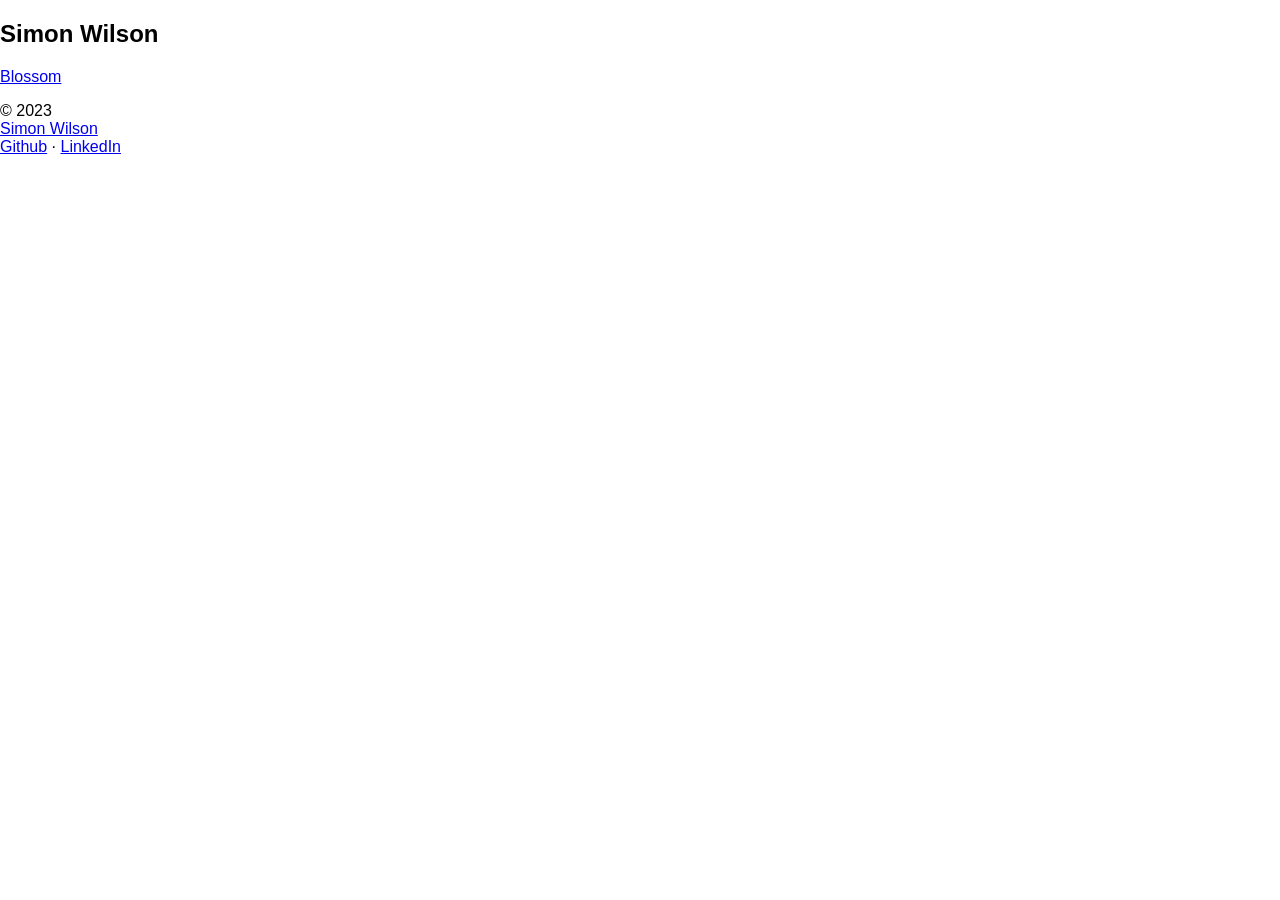
==== commit c5e29625: "Simplify" ====
--- a/index.html
+++ b/index.html
@@ -3,259 +3,50 @@
 <head>
     <meta http-equiv="content-type" content="text/html; charset=utf-8">
     <meta name="viewport" content="width=device-width, initial-scale=1.0">
-    <title>Simon Wilson &mdash; Web developer, project manager, ex-Londoner enjoying life in New Zealand</title>
+    <title>Simon Wilson &mdash; Software Engineer and Manager</title>
     <link href="https://fonts.googleapis.com/css?family=Droid+Sans:400,700" rel="stylesheet" type="text/css">
     <link type="text/css" rel="stylesheet" href="/assets/main.css">
     <link rel="shortcut icon" href="/favicon.ico" type="image/x-icon" />
-    <link rel="apple-touch-icon" href="/images/"/>
-    <link href="/feed.xml" rel="alternate" type="application/rss+xml" title="Simon Wilson" />
     <meta name="title" content="Simon Wilson">
-    <link rel="canonical" href="http://swilson.co.uk/">
-     
+    <link rel="canonical" href="http://swilson.co.uk/404/">
            
     <meta property="og:title" content="Simon Wilson"/>
     <meta property="og:url" content="http://swilson.co.uk/"/>
     
-    
-    <meta property="og:site_name" content="Simon Wilson">     
+    <meta property="og:site_name" content="Simon Wilson">  
 </head>
 <body>
-    
-<section class="site-nav">
-    <header>
-        <nav id="navigation" class="top-nav">
-            
-            <a href="/" class="page-link">Blog</a>
 
-    
-
-    
-            <a class="page-link" href="/about/">About</a>
-    
-
-    
-
-    
-
-    
-            <a class="page-link" href="/projects/">Projects</a>
-    
-
-        </nav>
-
-        <nav class="tagline top-nav">
-            <a class="page-link" href="/">Simon Wilson</a>
-        </nav>
-
-    </header>
-</section>
-
-<div class="blog-cover" style="background-image:url(/images/blog-cover.jpg);">
-    
     <section>
         <div class="container">
             <h1>Simon Wilson</h1>
-            <h3>Web developer, project manager, ex-Londoner enjoying life in New Zealand</h3>
-            
-<a href="https://twitter.com/theStarvis" title="Follow on Twitter" target="_blank"><i class="icon icon-twitter black"></i></a>
+           
+            <p><a href="http://swilson.co.uk/blossom/">Blossom</a></p>
 
-
-<a href="https://github.com/swilson96" title="Watch on Github" target="_blank"><i class="icon icon-github black"></i></a>
-
-
-
-<a href="https://www.linkedin.com/in/swilson96" title="Connect on LinkedIn" target="_blank"><i class="icon icon-linkedin black"></i></a>
-
-<a href="/feed.xml" title="RSS Feed">
-    <i class="icon icon-rss black"></i>
-</a>
-
-        </div>
+            <!--p><a href="http://sudoku.swilson.co.uk/">Sudoku</a></p-->
     </section>
 </div>
-
-
-<article class="container">
-
-  
-    <section class="index">
-        <!-- -->
-        <div>
-            <h2 class="title"><a href="/blog/2016/05/25/git-tfs/" rel="prefetch">Using git-tfs in anger</a></h2>
-            <p>While I was on a TFS project I experimented with git-tfs, to see if it would ease my pain.</p>
-            <div class="meta">
-                
-                <time pubdate datetime="2016-25-May" title="May 25, 2016">May 25, 2016</time>
-            </div>
-        </div>
-        <hr>
-    </section>
-    
-    
-  
-    <section class="index">
-        <!-- -->
-        <div>
-            <h2 class="title"><a href="/blog/2015/11/08/never-use-tfs/" rel="prefetch">Never Use TFS</a></h2>
-            <p>I've just spent three months using TFS, for the first  time, on an enterprise scale project, and I've come to the conclusion that TFS should never be used ever.</p>
-            <div class="meta">
-                
-                <time pubdate datetime="2015-08-November" title="November 08, 2015">November 08, 2015</time>
-            </div>
-        </div>
-        <hr>
-    </section>
-    
-    
-  
-    <section class="index">
-        <!-- -->
-        <div>
-            <h2 class="title"><a href="/blog/2015/09/04/entity-framework-connection-string/" rel="prefetch">The specified named connection is either not found in the configuration, not intended to be used with the EntityClient provider, or not valid.</a></h2>
-            <p>There are many possible causes of this .NET Entity Framework error, but here's one that caught me out.</p>
-            <div class="meta">
-                
-                <time pubdate datetime="2015-04-September" title="September 04, 2015">September 04, 2015</time>
-            </div>
-        </div>
-        <hr>
-    </section>
-    
-    
-  
-    <section class="index">
-        <!-- -->
-        <div>
-            <h2 class="title"><a href="/blog/2015/03/26/tryupdatemodel/" rel="prefetch">Using TryUpdateModel in .NET MVC</a></h2>
-            <p>In some legacy code I came across a controller that uses the built-in .NET method TryUpdateModel(). Is this method good practice, and how you you unit test a controller that uses it?</p>
-            <div class="meta">
-                
-                <time pubdate datetime="2015-26-March" title="March 26, 2015">March 26, 2015</time>
-            </div>
-        </div>
-        <hr>
-    </section>
-    
-    
-  
-    <section class="index">
-        <!-- -->
-        <div>
-            <h2 class="title"><a href="/blog/2014/10/02/copying-gitk-hashes-windows/" rel="prefetch">Copying hashes from gitk to the clipboard in Windows</a></h2>
-            <p>Do you use windows, cygwin, and git, and does gitk annoy you like crazy when you try to copy and paste commit hashes?</p>
-            <div class="meta">
-                
-                <time pubdate datetime="2014-02-October" title="October 02, 2014">October 02, 2014</time>
-            </div>
-        </div>
-        <hr>
-    </section>
-    
-    
-  
-    <section class="index">
-        <!-- -->
-        <div>
-            <h2 class="title"><a href="/blog/2014/09/11/working-remotely-in-a-dev-team/" rel="prefetch">Working remotely as part of a development team</a></h2>
-            <p>A few people have asked about how I cope working with a team in not only another country but another timezone</p>
-            <div class="meta">
-                
-                <time pubdate datetime="2014-11-September" title="September 11, 2014">September 11, 2014</time>
-            </div>
-        </div>
-        <hr>
-    </section>
-    
-    
-  
-    <section class="index">
-        <!-- -->
-        <div>
-            <h2 class="title"><a href="/blog/2014/08/21/adding-npm-dependencies/" rel="prefetch">Quick tip: Adding NPM dependencies</a></h2>
-            <p>Use the --save option when installing node modules</p>
-            <div class="meta">
-                
-                <time pubdate datetime="2014-21-August" title="August 21, 2014">August 21, 2014</time>
-            </div>
-        </div>
-        <hr>
-    </section>
-    
-    
-  
-    <section class="index">
-        <!-- -->
-        <div>
-            <h2 class="title"><a href="/blog/2014/08/14/wdcnz-mega-short/" rel="prefetch">WDCNZ Mega-Short Summary</a></h2>
-            <p>Last month I went to the Wellington web dev conference WDCNZ and it was truely awesome</p>
-            <div class="meta">
-                
-                <time pubdate datetime="2014-14-August" title="August 14, 2014">August 14, 2014</time>
-            </div>
-        </div>
-        <hr>
-    </section>
-    
-    
-    <section class="pagination" style="text-align:center">
-      
-      
-    </section>
-</article>
-
-
 <footer class="site-footer">
     <div class="container">
-        &copy; 2016 
+        &copy; 2023 
         
         <nav>
-            <a href="http://swilson.co.uk/">Simon Wilson</a> &middot;
-            <a href="/">Blog</a>
-
-    
-
-    
-            &middot;<a class="page-link" href="/about/">About</a>
-    
-
-    
-
-    
-
-    
-            &middot;<a class="page-link" href="/projects/">Projects</a>
-    
-
+            <a href="http://swilson.co.uk/">Simon Wilson</a>
         </nav>
         
         <nav class="social">
             
-<a href="https://twitter.com/theStarvis" title="Follow on Twitter" target="_blank"><i class="icon icon-twitter black"></i></a>
+<a href="https://github.com/swilson96" title="Github" target="_blank">Github</a>  &middot;
 
-
-<a href="https://github.com/swilson96" title="Watch on Github" target="_blank"><i class="icon icon-github black"></i></a>
-
-
-
-<a href="https://www.linkedin.com/in/swilson96" title="Connect on LinkedIn" target="_blank"><i class="icon icon-linkedin black"></i></a>
-
-<a href="/feed.xml" title="RSS Feed">
-    <i class="icon icon-rss black"></i>
-</a>
+<a href="https://www.linkedin.com/in/swilson96" title="LinkedIn" target="_blank">LinkedIn</i></a>
 
         </nav>
-        <p>Site generated by <a href="http://jekyllrb.com/">Jekyll</a>, Incorporated theme by <a href="https://sendtoinc.com">Inc</a></p>
     </div>
 </footer>
 
 <script type="text/javascript" src="//ajax.googleapis.com/ajax/libs/jquery/1.7.2/jquery.min.js"></script>
-<script type="text/javascript" src="/assets/main.js"></script>
 
-
-
-
-
-  <script>
+<script>
   (function(i,s,o,g,r,a,m){i['GoogleAnalyticsObject']=r;i[r]=i[r]||function(){
   (i[r].q=i[r].q||[]).push(arguments)},i[r].l=1*new Date();a=s.createElement(o),
   m=s.getElementsByTagName(o)[0];a.async=1;a.src=g;m.parentNode.insertBefore(a,m)
--- a/assets/main.css
+++ b/assets/main.css
@@ -1,34 +1,3 @@
-/* CONFIGURATION */
-/* Bodytext font */
-/* Font for headings */
-/* Text colors */
-/* IMPORT CSS FILES */
-article,
-aside,
-details,
-figcaption,
-figure,
-footer,
-header,
-hgroup,
-main,
-nav,
-section,
-summary {
-  display: block; }
-
-audio,
-canvas,
-video {
-  display: inline-block; }
-
-audio:not([controls]) {
-  display: none;
-  height: 0; }
-
-[hidden] {
-  display: none; }
-
 html {
   font-family: sans-serif;
   -webkit-text-size-adjust: 100%;
@@ -36,2794 +5,3 @@
 
 body {
   margin: 0; }
-
-a:focus {
-  outline: thin dotted; }
-
-a:active,
-a:hover {
-  outline: 0; }
-
-h1 {
-  font-size: 2em;
-  margin: 0.67em 0; }
-
-abbr[title] {
-  border-bottom: 1px dotted; }
-
-b,
-strong {
-  font-weight: bold; }
-
-dfn {
-  font-style: italic; }
-
-hr {
-  -moz-box-sizing: content-box;
-  box-sizing: content-box;
-  height: 0; }
-
-mark {
-  background: #ff0;
-  color: #000; }
-
-code,
-kbd,
-pre,
-samp {
-  font-family: monospace, serif;
-  font-size: 1em; }
-
-pre {
-  white-space: pre-wrap; }
-
-q {
-  quotes: "\201C" "\201D" "\2018" "\2019"; }
-
-small {
-  font-size: 80%; }
-
-sub,
-sup {
-  font-size: 75%;
-  line-height: 0;
-  position: relative;
-  vertical-align: baseline; }
-
-sup {
-  top: -0.5em; }
-
-sub {
-  bottom: -0.25em; }
-
-img {
-  border: 0; }
-
-svg:not(:root) {
-  overflow: hidden; }
-
-figure {
-  margin: 0; }
-
-fieldset {
-  border: 1px solid #c0c0c0;
-  margin: 0 2px;
-  padding: 0.35em 0.625em 0.75em; }
-
-legend {
-  border: 0;
-  padding: 0; }
-
-button,
-input,
-select,
-textarea {
-  font-family: inherit;
-  font-size: 100%;
-  margin: 0; }
-
-button,
-input {
-  line-height: normal; }
-
-button,
-select {
-  text-transform: none; }
-
-button,
-html input[type="button"],
-input[type="reset"],
-input[type="submit"] {
-  -webkit-appearance: button;
-  cursor: pointer; }
-
-button[disabled],
-html input[disabled] {
-  cursor: default; }
-
-input[type="checkbox"],
-input[type="radio"] {
-  box-sizing: border-box;
-  padding: 0; }
-
-input[type="search"] {
-  -webkit-appearance: textfield;
-  -moz-box-sizing: content-box;
-  -webkit-box-sizing: content-box;
-  box-sizing: content-box; }
-
-input[type="search"]::-webkit-search-cancel-button,
-input[type="search"]::-webkit-search-decoration {
-  -webkit-appearance: none; }
-
-button::-moz-focus-inner,
-input::-moz-focus-inner {
-  border: 0;
-  padding: 0; }
-
-textarea {
-  overflow: auto;
-  vertical-align: top; }
-
-table {
-  border-collapse: collapse;
-  border-spacing: 0; }
-
-*,
-*:before,
-*:after {
-  -webkit-box-sizing: border-box;
-  -moz-box-sizing: border-box;
-  box-sizing: border-box; }
-
-html {
-  font-size: 62.5%;
-  -webkit-tap-highlight-color: transparent; }
-
-body {
-  font-family: "Helvetica Neue", Helvetica, Arial, sans-serif;
-  font-size: 14px;
-  line-height: 1.428571429;
-  color: #333333;
-  background-color: #ffffff; }
-
-input,
-button,
-select,
-textarea {
-  font-family: inherit;
-  font-size: inherit;
-  line-height: inherit; }
-
-button,
-input,
-select[multiple],
-textarea {
-  background-image: none; }
-
-a {
-  color: #428bca;
-  text-decoration: none; }
-
-a:hover,
-a:focus {
-  color: #2a6496;
-  text-decoration: underline; }
-
-a:focus {
-  outline: thin dotted #333;
-  outline: 5px auto -webkit-focus-ring-color;
-  outline-offset: -2px; }
-
-img {
-  vertical-align: middle; }
-
-.img-responsive {
-  display: block;
-  max-width: 100%;
-  height: auto; }
-
-.img-rounded {
-  border-radius: 6px; }
-
-.img-thumbnail {
-  padding: 4px;
-  line-height: 1.428571429;
-  background-color: #ffffff;
-  border: 1px solid #dddddd;
-  border-radius: 4px;
-  -webkit-transition: all 0.2s ease-in-out;
-  transition: all 0.2s ease-in-out;
-  display: inline-block;
-  max-width: 100%;
-  height: auto; }
-
-.img-circle {
-  border-radius: 50%; }
-
-hr {
-  margin-top: 20px;
-  margin-bottom: 20px;
-  border: 0;
-  border-top: 1px solid #eeeeee; }
-
-.sr-only {
-  position: absolute;
-  width: 1px;
-  height: 1px;
-  margin: -1px;
-  padding: 0;
-  overflow: hidden;
-  clip: rect(0 0 0 0);
-  border: 0; }
-
-@media print {
-  * {
-    text-shadow: none !important;
-    color: #000 !important;
-    background: transparent !important;
-    box-shadow: none !important; }
-
-  a,
-  a:visited {
-    text-decoration: underline; }
-
-  a[href]:after {
-    content: " (" attr(href) ")"; }
-
-  abbr[title]:after {
-    content: " (" attr(title) ")"; }
-
-  .ir a:after,
-  a[href^="javascript:"]:after,
-  a[href^="#"]:after {
-    content: ""; }
-
-  pre,
-  blockquote {
-    border: 1px solid #999;
-    page-break-inside: avoid; }
-
-  thead {
-    display: table-header-group; }
-
-  tr,
-  img {
-    page-break-inside: avoid; }
-
-  img {
-    max-width: 100% !important; }
-
-  @page {
-    margin: 2cm .5cm; }
-  p,
-  h2,
-  h3 {
-    orphans: 3;
-    widows: 3; }
-
-  h2,
-  h3 {
-    page-break-after: avoid; }
-
-  .navbar {
-    display: none; }
-
-  .table td,
-  .table th {
-    background-color: #fff !important; }
-
-  .btn > .caret,
-  .dropup > .btn > .caret {
-    border-top-color: #000 !important; }
-
-  .label {
-    border: 1px solid #000; }
-
-  .table {
-    border-collapse: collapse !important; }
-
-  .table-bordered th,
-  .table-bordered td {
-    border: 1px solid #ddd !important; } }
-p {
-  margin: 0 0 10px; }
-
-.lead {
-  margin-bottom: 20px;
-  font-size: 16.099999999999998px;
-  font-weight: 200;
-  line-height: 1.4; }
-
-@media (min-width: 768px) {
-  .lead {
-    font-size: 21px; } }
-small {
-  font-size: 85%; }
-
-cite {
-  font-style: normal; }
-
-.text-muted {
-  color: #999999; }
-
-.text-primary {
-  color: #428bca; }
-
-.text-warning {
-  color: #c09853; }
-
-.text-danger {
-  color: #b94a48; }
-
-.text-success {
-  color: #468847; }
-
-.text-info {
-  color: #3a87ad; }
-
-.text-left {
-  text-align: left; }
-
-.text-right {
-  text-align: right; }
-
-.text-center {
-  text-align: center; }
-
-h1,
-h2,
-h3,
-h4,
-h5,
-h6,
-.h1,
-.h2,
-.h3,
-.h4,
-.h5,
-.h6 {
-  font-family: "Helvetica Neue", Helvetica, Arial, sans-serif;
-  font-weight: 500;
-  line-height: 1.1; }
-
-h1 small,
-h2 small,
-h3 small,
-h4 small,
-h5 small,
-h6 small,
-.h1 small,
-.h2 small,
-.h3 small,
-.h4 small,
-.h5 small,
-.h6 small {
-  font-weight: normal;
-  line-height: 1;
-  color: #999999; }
-
-h1,
-h2,
-h3 {
-  margin-top: 20px;
-  margin-bottom: 10px; }
-
-h4,
-h5,
-h6 {
-  margin-top: 10px;
-  margin-bottom: 10px; }
-
-h1,
-.h1 {
-  font-size: 36px; }
-
-h2,
-.h2 {
-  font-size: 30px; }
-
-h3,
-.h3 {
-  font-size: 24px; }
-
-h4,
-.h4 {
-  font-size: 18px; }
-
-h5,
-.h5 {
-  font-size: 14px; }
-
-h6,
-.h6 {
-  font-size: 12px; }
-
-h1 small,
-.h1 small {
-  font-size: 24px; }
-
-h2 small,
-.h2 small {
-  font-size: 18px; }
-
-h3 small,
-.h3 small,
-h4 small,
-.h4 small {
-  font-size: 14px; }
-
-.page-header {
-  padding-bottom: 9px;
-  margin: 40px 0 20px;
-  border-bottom: 1px solid #eeeeee; }
-
-ul,
-ol {
-  margin-top: 0;
-  margin-bottom: 10px; }
-
-ul ul,
-ol ul,
-ul ol,
-ol ol {
-  margin-bottom: 0; }
-
-.list-unstyled {
-  padding-left: 0;
-  list-style: none; }
-
-.list-inline {
-  padding-left: 0;
-  list-style: none; }
-
-.list-inline > li {
-  display: inline-block;
-  padding-left: 5px;
-  padding-right: 5px; }
-
-dl {
-  margin-bottom: 20px; }
-
-dt,
-dd {
-  line-height: 1.428571429; }
-
-dt {
-  font-weight: bold; }
-
-dd {
-  margin-left: 0; }
-
-@media (min-width: 768px) {
-  .dl-horizontal dt {
-    float: left;
-    width: 160px;
-    clear: left;
-    text-align: right;
-    overflow: hidden;
-    text-overflow: ellipsis;
-    white-space: nowrap; }
-
-  .dl-horizontal dd {
-    margin-left: 180px; }
-
-  .dl-horizontal dd:before,
-  .dl-horizontal dd:after {
-    content: " ";
-    /* 1 */
-    display: table;
-    /* 2 */ }
-
-  .dl-horizontal dd:after {
-    clear: both; } }
-abbr[title],
-abbr[data-original-title] {
-  cursor: help;
-  border-bottom: 1px dotted #999999; }
-
-abbr.initialism {
-  font-size: 90%;
-  text-transform: uppercase; }
-
-blockquote {
-  padding: 10px 20px;
-  margin: 0 0 20px;
-  border-left: 5px solid #eeeeee; }
-
-blockquote p {
-  font-size: 17.5px;
-  font-weight: 300;
-  line-height: 1.25; }
-
-blockquote p:last-child {
-  margin-bottom: 0; }
-
-blockquote small {
-  display: block;
-  line-height: 1.428571429;
-  color: #999999; }
-
-blockquote small:before {
-  content: '\2014 \00A0'; }
-
-blockquote.pull-right {
-  padding-right: 15px;
-  padding-left: 0;
-  border-right: 5px solid #eeeeee;
-  border-left: 0; }
-
-blockquote.pull-right p,
-blockquote.pull-right small {
-  text-align: right; }
-
-blockquote.pull-right small:before {
-  content: ''; }
-
-blockquote.pull-right small:after {
-  content: '\00A0 \2014'; }
-
-q:before,
-q:after,
-blockquote:before,
-blockquote:after {
-  content: ""; }
-
-address {
-  display: block;
-  margin-bottom: 20px;
-  font-style: normal;
-  line-height: 1.428571429; }
-
-code,
-pre {
-  font-family: Monaco, Menlo, Consolas, "Courier New", monospace; }
-
-code {
-  padding: 2px 4px;
-  font-size: 90%;
-  color: #c7254e;
-  background-color: #f9f2f4;
-  white-space: nowrap;
-  border-radius: 4px; }
-
-pre {
-  display: block;
-  padding: 9.5px;
-  margin: 0 0 10px;
-  font-size: 13px;
-  line-height: 1.428571429;
-  word-break: break-all;
-  word-wrap: break-word;
-  color: #333333;
-  background-color: #f5f5f5;
-  border: 1px solid #cccccc;
-  border-radius: 4px; }
-
-pre.prettyprint {
-  margin-bottom: 20px; }
-
-pre code {
-  padding: 0;
-  font-size: inherit;
-  color: inherit;
-  white-space: pre-wrap;
-  background-color: transparent;
-  border: 0; }
-
-.pre-scrollable {
-  max-height: 340px;
-  overflow-y: scroll; }
-
-table {
-  max-width: 100%;
-  background-color: transparent; }
-
-th {
-  text-align: left; }
-
-.table {
-  width: 100%;
-  margin-bottom: 20px; }
-
-.table thead > tr > th,
-.table tbody > tr > th,
-.table tfoot > tr > th,
-.table thead > tr > td,
-.table tbody > tr > td,
-.table tfoot > tr > td {
-  padding: 8px;
-  line-height: 1.428571429;
-  vertical-align: top;
-  border-top: 1px solid #dddddd; }
-
-.table thead > tr > th {
-  vertical-align: bottom;
-  border-bottom: 2px solid #dddddd; }
-
-.table caption + thead tr:first-child th,
-.table colgroup + thead tr:first-child th,
-.table thead:first-child tr:first-child th,
-.table caption + thead tr:first-child td,
-.table colgroup + thead tr:first-child td,
-.table thead:first-child tr:first-child td {
-  border-top: 0; }
-
-.table tbody + tbody {
-  border-top: 2px solid #dddddd; }
-
-.table .table {
-  background-color: #ffffff; }
-
-.table-condensed thead > tr > th,
-.table-condensed tbody > tr > th,
-.table-condensed tfoot > tr > th,
-.table-condensed thead > tr > td,
-.table-condensed tbody > tr > td,
-.table-condensed tfoot > tr > td {
-  padding: 5px; }
-
-.table-bordered {
-  border: 1px solid #dddddd; }
-
-.table-bordered > thead > tr > th,
-.table-bordered > tbody > tr > th,
-.table-bordered > tfoot > tr > th,
-.table-bordered > thead > tr > td,
-.table-bordered > tbody > tr > td,
-.table-bordered > tfoot > tr > td {
-  border: 1px solid #dddddd; }
-
-.table-bordered > thead > tr > th,
-.table-bordered > thead > tr > td {
-  border-bottom-width: 2px; }
-
-.table-striped > tbody > tr:nth-child(odd) > td,
-.table-striped > tbody > tr:nth-child(odd) > th {
-  background-color: #f9f9f9; }
-
-.table-hover > tbody > tr:hover > td,
-.table-hover > tbody > tr:hover > th {
-  background-color: #f5f5f5; }
-
-table col[class*="col-"] {
-  float: none;
-  display: table-column; }
-
-table td[class*="col-"],
-table th[class*="col-"] {
-  float: none;
-  display: table-cell; }
-
-.table > thead > tr > td.active,
-.table > tbody > tr > td.active,
-.table > tfoot > tr > td.active,
-.table > thead > tr > th.active,
-.table > tbody > tr > th.active,
-.table > tfoot > tr > th.active,
-.table > thead > tr.active > td,
-.table > tbody > tr.active > td,
-.table > tfoot > tr.active > td,
-.table > thead > tr.active > th,
-.table > tbody > tr.active > th,
-.table > tfoot > tr.active > th {
-  background-color: #f5f5f5; }
-
-.table > thead > tr > td.success,
-.table > tbody > tr > td.success,
-.table > tfoot > tr > td.success,
-.table > thead > tr > th.success,
-.table > tbody > tr > th.success,
-.table > tfoot > tr > th.success,
-.table > thead > tr.success > td,
-.table > tbody > tr.success > td,
-.table > tfoot > tr.success > td,
-.table > thead > tr.success > th,
-.table > tbody > tr.success > th,
-.table > tfoot > tr.success > th {
-  background-color: #dff0d8;
-  border-color: #d6e9c6; }
-
-.table-hover > tbody > tr > td.success:hover,
-.table-hover > tbody > tr > th.success:hover,
-.table-hover > tbody > tr.success:hover > td {
-  background-color: #d0e9c6;
-  border-color: #c9e2b3; }
-
-.table > thead > tr > td.danger,
-.table > tbody > tr > td.danger,
-.table > tfoot > tr > td.danger,
-.table > thead > tr > th.danger,
-.table > tbody > tr > th.danger,
-.table > tfoot > tr > th.danger,
-.table > thead > tr.danger > td,
-.table > tbody > tr.danger > td,
-.table > tfoot > tr.danger > td,
-.table > thead > tr.danger > th,
-.table > tbody > tr.danger > th,
-.table > tfoot > tr.danger > th {
-  background-color: #f2dede;
-  border-color: #eed3d7; }
-
-.table-hover > tbody > tr > td.danger:hover,
-.table-hover > tbody > tr > th.danger:hover,
-.table-hover > tbody > tr.danger:hover > td {
-  background-color: #ebcccc;
-  border-color: #e6c1c7; }
-
-.table > thead > tr > td.warning,
-.table > tbody > tr > td.warning,
-.table > tfoot > tr > td.warning,
-.table > thead > tr > th.warning,
-.table > tbody > tr > th.warning,
-.table > tfoot > tr > th.warning,
-.table > thead > tr.warning > td,
-.table > tbody > tr.warning > td,
-.table > tfoot > tr.warning > td,
-.table > thead > tr.warning > th,
-.table > tbody > tr.warning > th,
-.table > tfoot > tr.warning > th {
-  background-color: #fcf8e3;
-  border-color: #fbeed5; }
-
-.table-hover > tbody > tr > td.warning:hover,
-.table-hover > tbody > tr > th.warning:hover,
-.table-hover > tbody > tr.warning:hover > td {
-  background-color: #faf2cc;
-  border-color: #f8e5be; }
-
-@media (max-width: 768px) {
-  .table-responsive {
-    width: 100%;
-    margin-bottom: 15px;
-    overflow-y: hidden;
-    overflow-x: scroll;
-    border: 1px solid #dddddd; }
-
-  .table-responsive > .table {
-    margin-bottom: 0;
-    background-color: #fff; }
-
-  .table-responsive > .table > thead > tr > th,
-  .table-responsive > .table > tbody > tr > th,
-  .table-responsive > .table > tfoot > tr > th,
-  .table-responsive > .table > thead > tr > td,
-  .table-responsive > .table > tbody > tr > td,
-  .table-responsive > .table > tfoot > tr > td {
-    white-space: nowrap; }
-
-  .table-responsive > .table-bordered {
-    border: 0; }
-
-  .table-responsive > .table-bordered > thead > tr > th:first-child,
-  .table-responsive > .table-bordered > tbody > tr > th:first-child,
-  .table-responsive > .table-bordered > tfoot > tr > th:first-child,
-  .table-responsive > .table-bordered > thead > tr > td:first-child,
-  .table-responsive > .table-bordered > tbody > tr > td:first-child,
-  .table-responsive > .table-bordered > tfoot > tr > td:first-child {
-    border-left: 0; }
-
-  .table-responsive > .table-bordered > thead > tr > th:last-child,
-  .table-responsive > .table-bordered > tbody > tr > th:last-child,
-  .table-responsive > .table-bordered > tfoot > tr > th:last-child,
-  .table-responsive > .table-bordered > thead > tr > td:last-child,
-  .table-responsive > .table-bordered > tbody > tr > td:last-child,
-  .table-responsive > .table-bordered > tfoot > tr > td:last-child {
-    border-right: 0; }
-
-  .table-responsive > .table-bordered > thead > tr:last-child > th,
-  .table-responsive > .table-bordered > tbody > tr:last-child > th,
-  .table-responsive > .table-bordered > tfoot > tr:last-child > th,
-  .table-responsive > .table-bordered > thead > tr:last-child > td,
-  .table-responsive > .table-bordered > tbody > tr:last-child > td,
-  .table-responsive > .table-bordered > tfoot > tr:last-child > td {
-    border-bottom: 0; } }
-fieldset {
-  padding: 0;
-  margin: 0;
-  border: 0; }
-
-legend {
-  display: block;
-  width: 100%;
-  padding: 0;
-  margin-bottom: 20px;
-  font-size: 21px;
-  line-height: inherit;
-  color: #333333;
-  border: 0;
-  border-bottom: 1px solid #e5e5e5; }
-
-label {
-  display: inline-block;
-  margin-bottom: 5px;
-  font-weight: bold; }
-
-input[type="search"] {
-  -webkit-box-sizing: border-box;
-  -moz-box-sizing: border-box;
-  box-sizing: border-box; }
-
-input[type="radio"],
-input[type="checkbox"] {
-  margin: 4px 0 0;
-  margin-top: 1px \9;
-  /* IE8-9 */
-  line-height: normal; }
-
-input[type="file"] {
-  display: block; }
-
-select[multiple],
-select[size] {
-  height: auto; }
-
-select optgroup {
-  font-size: inherit;
-  font-style: inherit;
-  font-family: inherit; }
-
-input[type="file"]:focus,
-input[type="radio"]:focus,
-input[type="checkbox"]:focus {
-  outline: thin dotted #333;
-  outline: 5px auto -webkit-focus-ring-color;
-  outline-offset: -2px; }
-
-input[type="number"]::-webkit-outer-spin-button,
-input[type="number"]::-webkit-inner-spin-button {
-  height: auto; }
-
-.form-control:-moz-placeholder {
-  color: #999999; }
-
-.form-control::-moz-placeholder {
-  color: #999999; }
-
-.form-control:-ms-input-placeholder {
-  color: #999999; }
-
-.form-control::-webkit-input-placeholder {
-  color: #999999; }
-
-.form-control {
-  display: block;
-  width: 100%;
-  height: 34px;
-  padding: 6px 12px;
-  font-size: 14px;
-  line-height: 1.428571429;
-  color: #555555;
-  vertical-align: middle;
-  background-color: #ffffff;
-  border: 1px solid #cccccc;
-  border-radius: 4px;
-  -webkit-box-shadow: inset 0 1px 1px rgba(0, 0, 0, 0.075);
-  box-shadow: inset 0 1px 1px rgba(0, 0, 0, 0.075);
-  -webkit-transition: border-color ease-in-out .15s, box-shadow ease-in-out .15s;
-  transition: border-color ease-in-out .15s, box-shadow ease-in-out .15s; }
-
-.form-control:focus {
-  border-color: #66afe9;
-  outline: 0;
-  -webkit-box-shadow: inset 0 1px 1px rgba(0, 0, 0, 0.075), 0 0 8px rgba(102, 175, 233, 0.6);
-  box-shadow: inset 0 1px 1px rgba(0, 0, 0, 0.075), 0 0 8px rgba(102, 175, 233, 0.6); }
-
-.form-control[disabled],
-.form-control[readonly],
-fieldset[disabled] .form-control {
-  cursor: not-allowed;
-  background-color: #eeeeee; }
-
-textarea.form-control {
-  height: auto; }
-
-.form-group {
-  margin-bottom: 15px; }
-
-.radio,
-.checkbox {
-  display: block;
-  min-height: 20px;
-  margin-top: 10px;
-  margin-bottom: 10px;
-  padding-left: 20px;
-  vertical-align: middle; }
-
-.radio label,
-.checkbox label {
-  display: inline;
-  margin-bottom: 0;
-  font-weight: normal;
-  cursor: pointer; }
-
-.radio input[type="radio"],
-.radio-inline input[type="radio"],
-.checkbox input[type="checkbox"],
-.checkbox-inline input[type="checkbox"] {
-  float: left;
-  margin-left: -20px; }
-
-.radio + .radio,
-.checkbox + .checkbox {
-  margin-top: -5px; }
-
-.radio-inline,
-.checkbox-inline {
-  display: inline-block;
-  padding-left: 20px;
-  margin-bottom: 0;
-  vertical-align: middle;
-  font-weight: normal;
-  cursor: pointer; }
-
-.radio-inline + .radio-inline,
-.checkbox-inline + .checkbox-inline {
-  margin-top: 0;
-  margin-left: 10px; }
-
-input[type="radio"][disabled],
-input[type="checkbox"][disabled],
-.radio[disabled],
-.radio-inline[disabled],
-.checkbox[disabled],
-.checkbox-inline[disabled],
-fieldset[disabled] input[type="radio"],
-fieldset[disabled] input[type="checkbox"],
-fieldset[disabled] .radio,
-fieldset[disabled] .radio-inline,
-fieldset[disabled] .checkbox,
-fieldset[disabled] .checkbox-inline {
-  cursor: not-allowed; }
-
-.input-sm {
-  height: 30px;
-  padding: 5px 10px;
-  font-size: 12px;
-  line-height: 1.5;
-  border-radius: 3px; }
-
-select.input-sm {
-  height: 30px;
-  line-height: 30px; }
-
-textarea.input-sm {
-  height: auto; }
-
-.input-lg {
-  height: 45px;
-  padding: 10px 16px;
-  font-size: 18px;
-  line-height: 1.33;
-  border-radius: 6px; }
-
-select.input-lg {
-  height: 45px;
-  line-height: 45px; }
-
-textarea.input-lg {
-  height: auto; }
-
-.has-warning .help-block,
-.has-warning .control-label {
-  color: #c09853; }
-
-.has-warning .form-control {
-  border-color: #c09853;
-  -webkit-box-shadow: inset 0 1px 1px rgba(0, 0, 0, 0.075);
-  box-shadow: inset 0 1px 1px rgba(0, 0, 0, 0.075); }
-
-.has-warning .form-control:focus {
-  border-color: #a47e3c;
-  -webkit-box-shadow: inset 0 1px 1px rgba(0, 0, 0, 0.075), 0 0 6px #dbc59e;
-  box-shadow: inset 0 1px 1px rgba(0, 0, 0, 0.075), 0 0 6px #dbc59e; }
-
-.has-warning .input-group-addon {
-  color: #c09853;
-  border-color: #c09853;
-  background-color: #fcf8e3; }
-
-.has-error .help-block,
-.has-error .control-label {
-  color: #b94a48; }
-
-.has-error .form-control {
-  border-color: #b94a48;
-  -webkit-box-shadow: inset 0 1px 1px rgba(0, 0, 0, 0.075);
-  box-shadow: inset 0 1px 1px rgba(0, 0, 0, 0.075); }
-
-.has-error .form-control:focus {
-  border-color: #953b39;
-  -webkit-box-shadow: inset 0 1px 1px rgba(0, 0, 0, 0.075), 0 0 6px #d59392;
-  box-shadow: inset 0 1px 1px rgba(0, 0, 0, 0.075), 0 0 6px #d59392; }
-
-.has-error .input-group-addon {
-  color: #b94a48;
-  border-color: #b94a48;
-  background-color: #f2dede; }
-
-.has-success .help-block,
-.has-success .control-label {
-  color: #468847; }
-
-.has-success .form-control {
-  border-color: #468847;
-  -webkit-box-shadow: inset 0 1px 1px rgba(0, 0, 0, 0.075);
-  box-shadow: inset 0 1px 1px rgba(0, 0, 0, 0.075); }
-
-.has-success .form-control:focus {
-  border-color: #356635;
-  -webkit-box-shadow: inset 0 1px 1px rgba(0, 0, 0, 0.075), 0 0 6px #7aba7b;
-  box-shadow: inset 0 1px 1px rgba(0, 0, 0, 0.075), 0 0 6px #7aba7b; }
-
-.has-success .input-group-addon {
-  color: #468847;
-  border-color: #468847;
-  background-color: #dff0d8; }
-
-.form-control-static {
-  margin-bottom: 0;
-  padding-top: 7px; }
-
-.help-block {
-  display: block;
-  margin-top: 5px;
-  margin-bottom: 10px;
-  color: #737373; }
-
-@media (min-width: 768px) {
-  .form-inline .form-group {
-    display: inline-block;
-    margin-bottom: 0;
-    vertical-align: middle; }
-
-  .form-inline .form-control {
-    display: inline-block; }
-
-  .form-inline .radio,
-  .form-inline .checkbox {
-    display: inline-block;
-    margin-top: 0;
-    margin-bottom: 0;
-    padding-left: 0; }
-
-  .form-inline .radio input[type="radio"],
-  .form-inline .checkbox input[type="checkbox"] {
-    float: none;
-    margin-left: 0; } }
-.form-horizontal .control-label,
-.form-horizontal .radio,
-.form-horizontal .checkbox,
-.form-horizontal .radio-inline,
-.form-horizontal .checkbox-inline {
-  margin-top: 0;
-  margin-bottom: 0;
-  padding-top: 7px; }
-
-.form-horizontal .form-group {
-  margin-left: -15px;
-  margin-right: -15px; }
-
-.form-horizontal .form-group:before,
-.form-horizontal .form-group:after {
-  content: " ";
-  /* 1 */
-  display: table;
-  /* 2 */ }
-
-.form-horizontal .form-group:after {
-  clear: both; }
-
-@media (min-width: 768px) {
-  .form-horizontal .control-label {
-    text-align: right; } }
-/*.btn {
-  display: inline-block;
-  padding: 6px 12px;
-  margin-bottom: 0;
-  font-size: 14px;
-  font-weight: normal;
-  line-height: 1.428571429;
-  text-align: center;
-  vertical-align: middle;
-  cursor: pointer;
-  border: 1px solid transparent;
-  border-radius: 4px;
-  white-space: nowrap;
-  -webkit-user-select: none;
-  -moz-user-select: none;
-  -ms-user-select: none;
-  -o-user-select: none;
-  user-select: none;
-}
-*/
-.btn:focus {
-  outline: thin dotted #333;
-  outline: 5px auto -webkit-focus-ring-color;
-  outline-offset: -2px; }
-
-.btn:hover,
-.btn:focus {
-  color: #333333;
-  text-decoration: none; }
-
-.btn:active,
-.btn.active {
-  outline: 0;
-  background-image: none;
-  -webkit-box-shadow: inset 0 3px 5px rgba(0, 0, 0, 0.125);
-  box-shadow: inset 0 3px 5px rgba(0, 0, 0, 0.125); }
-
-.btn.disabled,
-.btn[disabled],
-fieldset[disabled] .btn {
-  cursor: not-allowed;
-  pointer-events: none;
-  opacity: 0.65;
-  filter: alpha(opacity=65);
-  -webkit-box-shadow: none;
-  box-shadow: none; }
-
-.btn-default {
-  color: #333333;
-  background-color: #ffffff;
-  border-color: #cccccc; }
-
-.btn-default:hover,
-.btn-default:focus,
-.btn-default:active,
-.btn-default.active,
-.open .dropdown-toggle.btn-default {
-  color: #333333;
-  background-color: #ebebeb;
-  border-color: #adadad; }
-
-.btn-default:active,
-.btn-default.active,
-.open .dropdown-toggle.btn-default {
-  background-image: none; }
-
-.btn-default.disabled,
-.btn-default[disabled],
-fieldset[disabled] .btn-default,
-.btn-default.disabled:hover,
-.btn-default[disabled]:hover,
-fieldset[disabled] .btn-default:hover,
-.btn-default.disabled:focus,
-.btn-default[disabled]:focus,
-fieldset[disabled] .btn-default:focus,
-.btn-default.disabled:active,
-.btn-default[disabled]:active,
-fieldset[disabled] .btn-default:active,
-.btn-default.disabled.active,
-.btn-default[disabled].active,
-fieldset[disabled] .btn-default.active {
-  background-color: #ffffff;
-  border-color: #cccccc; }
-
-.btn-primary {
-  color: #ffffff;
-  background-color: #428bca;
-  border-color: #357ebd; }
-
-.btn-primary:hover,
-.btn-primary:focus,
-.btn-primary:active,
-.btn-primary.active,
-.open .dropdown-toggle.btn-primary {
-  color: #ffffff;
-  background-color: #3276b1;
-  border-color: #285e8e; }
-
-.btn-primary:active,
-.btn-primary.active,
-.open .dropdown-toggle.btn-primary {
-  background-image: none; }
-
-.btn-primary.disabled,
-.btn-primary[disabled],
-fieldset[disabled] .btn-primary,
-.btn-primary.disabled:hover,
-.btn-primary[disabled]:hover,
-fieldset[disabled] .btn-primary:hover,
-.btn-primary.disabled:focus,
-.btn-primary[disabled]:focus,
-fieldset[disabled] .btn-primary:focus,
-.btn-primary.disabled:active,
-.btn-primary[disabled]:active,
-fieldset[disabled] .btn-primary:active,
-.btn-primary.disabled.active,
-.btn-primary[disabled].active,
-fieldset[disabled] .btn-primary.active {
-  background-color: #428bca;
-  border-color: #357ebd; }
-
-.btn-warning {
-  color: #ffffff;
-  background-color: #f0ad4e;
-  border-color: #eea236; }
-
-.btn-warning:hover,
-.btn-warning:focus,
-.btn-warning:active,
-.btn-warning.active,
-.open .dropdown-toggle.btn-warning {
-  color: #ffffff;
-  background-color: #ed9c28;
-  border-color: #d58512; }
-
-.btn-warning:active,
-.btn-warning.active,
-.open .dropdown-toggle.btn-warning {
-  background-image: none; }
-
-.btn-warning.disabled,
-.btn-warning[disabled],
-fieldset[disabled] .btn-warning,
-.btn-warning.disabled:hover,
-.btn-warning[disabled]:hover,
-fieldset[disabled] .btn-warning:hover,
-.btn-warning.disabled:focus,
-.btn-warning[disabled]:focus,
-fieldset[disabled] .btn-warning:focus,
-.btn-warning.disabled:active,
-.btn-warning[disabled]:active,
-fieldset[disabled] .btn-warning:active,
-.btn-warning.disabled.active,
-.btn-warning[disabled].active,
-fieldset[disabled] .btn-warning.active {
-  background-color: #f0ad4e;
-  border-color: #eea236; }
-
-.btn-danger {
-  color: #ffffff;
-  background-color: #d9534f;
-  border-color: #d43f3a; }
-
-.btn-danger:hover,
-.btn-danger:focus,
-.btn-danger:active,
-.btn-danger.active,
-.open .dropdown-toggle.btn-danger {
-  color: #ffffff;
-  background-color: #d2322d;
-  border-color: #ac2925; }
-
-.btn-danger:active,
-.btn-danger.active,
-.open .dropdown-toggle.btn-danger {
-  background-image: none; }
-
-.btn-danger.disabled,
-.btn-danger[disabled],
-fieldset[disabled] .btn-danger,
-.btn-danger.disabled:hover,
-.btn-danger[disabled]:hover,
-fieldset[disabled] .btn-danger:hover,
-.btn-danger.disabled:focus,
-.btn-danger[disabled]:focus,
-fieldset[disabled] .btn-danger:focus,
-.btn-danger.disabled:active,
-.btn-danger[disabled]:active,
-fieldset[disabled] .btn-danger:active,
-.btn-danger.disabled.active,
-.btn-danger[disabled].active,
-fieldset[disabled] .btn-danger.active {
-  background-color: #d9534f;
-  border-color: #d43f3a; }
-
-.btn-success {
-  color: #ffffff;
-  background-color: #5cb85c;
-  border-color: #4cae4c; }
-
-.btn-success:hover,
-.btn-success:focus,
-.btn-success:active,
-.btn-success.active,
-.open .dropdown-toggle.btn-success {
-  color: #ffffff;
-  background-color: #47a447;
-  border-color: #398439; }
-
-.btn-success:active,
-.btn-success.active,
-.open .dropdown-toggle.btn-success {
-  background-image: none; }
-
-.btn-success.disabled,
-.btn-success[disabled],
-fieldset[disabled] .btn-success,
-.btn-success.disabled:hover,
-.btn-success[disabled]:hover,
-fieldset[disabled] .btn-success:hover,
-.btn-success.disabled:focus,
-.btn-success[disabled]:focus,
-fieldset[disabled] .btn-success:focus,
-.btn-success.disabled:active,
-.btn-success[disabled]:active,
-fieldset[disabled] .btn-success:active,
-.btn-success.disabled.active,
-.btn-success[disabled].active,
-fieldset[disabled] .btn-success.active {
-  background-color: #5cb85c;
-  border-color: #4cae4c; }
-
-.btn-info {
-  color: #ffffff;
-  background-color: #5bc0de;
-  border-color: #46b8da; }
-
-.btn-info:hover,
-.btn-info:focus,
-.btn-info:active,
-.btn-info.active,
-.open .dropdown-toggle.btn-info {
-  color: #ffffff;
-  background-color: #39b3d7;
-  border-color: #269abc; }
-
-.btn-info:active,
-.btn-info.active,
-.open .dropdown-toggle.btn-info {
-  background-image: none; }
-
-.btn-info.disabled,
-.btn-info[disabled],
-fieldset[disabled] .btn-info,
-.btn-info.disabled:hover,
-.btn-info[disabled]:hover,
-fieldset[disabled] .btn-info:hover,
-.btn-info.disabled:focus,
-.btn-info[disabled]:focus,
-fieldset[disabled] .btn-info:focus,
-.btn-info.disabled:active,
-.btn-info[disabled]:active,
-fieldset[disabled] .btn-info:active,
-.btn-info.disabled.active,
-.btn-info[disabled].active,
-fieldset[disabled] .btn-info.active {
-  background-color: #5bc0de;
-  border-color: #46b8da; }
-
-.btn-link {
-  color: #428bca;
-  font-weight: normal;
-  cursor: pointer;
-  border-radius: 0; }
-
-.btn-link,
-.btn-link:active,
-.btn-link[disabled],
-fieldset[disabled] .btn-link {
-  background-color: transparent;
-  -webkit-box-shadow: none;
-  box-shadow: none; }
-
-.btn-link,
-.btn-link:hover,
-.btn-link:focus,
-.btn-link:active {
-  border-color: transparent; }
-
-.btn-link:hover,
-.btn-link:focus {
-  color: #2a6496;
-  text-decoration: underline;
-  background-color: transparent; }
-
-.btn-link[disabled]:hover,
-fieldset[disabled] .btn-link:hover,
-.btn-link[disabled]:focus,
-fieldset[disabled] .btn-link:focus {
-  color: #999999;
-  text-decoration: none; }
-
-.btn-lg {
-  padding: 10px 16px;
-  font-size: 18px;
-  line-height: 1.33;
-  border-radius: 6px; }
-
-.btn-sm,
-.btn-xs {
-  padding: 5px 10px;
-  font-size: 12px;
-  line-height: 1.5;
-  border-radius: 3px; }
-
-.btn-xs {
-  padding: 1px 5px; }
-
-.btn-block {
-  display: block;
-  width: 100%;
-  padding-left: 0;
-  padding-right: 0; }
-
-.btn-block + .btn-block {
-  margin-top: 5px; }
-
-.caret {
-  display: inline-block;
-  width: 0;
-  height: 0;
-  margin-left: 2px;
-  vertical-align: middle;
-  border-top: 4px solid #000000;
-  border-right: 4px solid transparent;
-  border-left: 4px solid transparent;
-  border-bottom: 0 dotted;
-  content: ""; }
-
-.dropdown {
-  position: relative; }
-
-.dropdown-toggle:focus {
-  outline: 0; }
-
-.dropdown-menu {
-  position: absolute;
-  top: 100%;
-  left: 0;
-  z-index: 1000;
-  display: none;
-  float: left;
-  min-width: 160px;
-  padding: 5px 0;
-  margin: 2px 0 0;
-  list-style: none;
-  font-size: 14px;
-  background-color: #ffffff;
-  border: 1px solid #cccccc;
-  border: 1px solid rgba(0, 0, 0, 0.15);
-  border-radius: 4px;
-  -webkit-box-shadow: 0 6px 12px rgba(0, 0, 0, 0.175);
-  box-shadow: 0 6px 12px rgba(0, 0, 0, 0.175);
-  background-clip: padding-box; }
-
-.dropdown-menu.pull-right {
-  right: 0;
-  left: auto; }
-
-.dropdown-menu .divider {
-  height: 1px;
-  margin: 9px 0;
-  overflow: hidden;
-  background-color: #e5e5e5; }
-
-.dropdown-menu > li > a {
-  display: block;
-  padding: 3px 20px;
-  clear: both;
-  font-weight: normal;
-  line-height: 1.428571429;
-  color: #333333;
-  white-space: nowrap; }
-
-.dropdown-menu > li > a:hover,
-.dropdown-menu > li > a:focus {
-  text-decoration: none;
-  color: #ffffff;
-  background-color: #428bca; }
-
-.dropdown-menu > .active > a,
-.dropdown-menu > .active > a:hover,
-.dropdown-menu > .active > a:focus {
-  color: #ffffff;
-  text-decoration: none;
-  outline: 0;
-  background-color: #428bca; }
-
-.dropdown-menu > .disabled > a,
-.dropdown-menu > .disabled > a:hover,
-.dropdown-menu > .disabled > a:focus {
-  color: #999999; }
-
-.dropdown-menu > .disabled > a:hover,
-.dropdown-menu > .disabled > a:focus {
-  text-decoration: none;
-  background-color: transparent;
-  background-image: none;
-  filter: progid:DXImageTransform.Microsoft.gradient(enabled = false);
-  cursor: not-allowed; }
-
-.open > .dropdown-menu {
-  display: block; }
-
-.open > a {
-  outline: 0; }
-
-.dropdown-header {
-  display: block;
-  padding: 3px 20px;
-  font-size: 12px;
-  line-height: 1.428571429;
-  color: #999999; }
-
-.dropdown-backdrop {
-  position: fixed;
-  left: 0;
-  right: 0;
-  bottom: 0;
-  top: 0;
-  z-index: 990; }
-
-.pull-right > .dropdown-menu {
-  right: 0;
-  left: auto; }
-
-.dropup .caret,
-.navbar-fixed-bottom .dropdown .caret {
-  border-top: 0 dotted;
-  border-bottom: 4px solid #000000;
-  content: ""; }
-
-.dropup .dropdown-menu,
-.navbar-fixed-bottom .dropdown .dropdown-menu {
-  top: auto;
-  bottom: 100%;
-  margin-bottom: 1px; }
-
-@media (min-width: 768px) {
-  .navbar-right .dropdown-menu {
-    right: 0;
-    left: auto; } }
-input[type="submit"].btn-block,
-input[type="reset"].btn-block,
-input[type="button"].btn-block {
-  width: 100%; }
-
-@-ms-viewport {
-  width: device-width; }
-@media screen and (max-width: 400px) {
-  @-ms-viewport {
-    width: 320px; } }
-.hidden {
-  display: none !important;
-  visibility: hidden !important; }
-
-.visible-xs {
-  display: none !important; }
-
-tr.visible-xs {
-  display: none !important; }
-
-th.visible-xs,
-td.visible-xs {
-  display: none !important; }
-
-@media (max-width: 767px) {
-  .visible-xs {
-    display: block !important; }
-
-  tr.visible-xs {
-    display: table-row !important; }
-
-  th.visible-xs,
-  td.visible-xs {
-    display: table-cell !important; } }
-@media (min-width: 768px) and (max-width: 991px) {
-  .visible-xs.visible-sm {
-    display: block !important; }
-
-  tr.visible-xs.visible-sm {
-    display: table-row !important; }
-
-  th.visible-xs.visible-sm,
-  td.visible-xs.visible-sm {
-    display: table-cell !important; } }
-@media (min-width: 992px) and (max-width: 1199px) {
-  .visible-xs.visible-md {
-    display: block !important; }
-
-  tr.visible-xs.visible-md {
-    display: table-row !important; }
-
-  th.visible-xs.visible-md,
-  td.visible-xs.visible-md {
-    display: table-cell !important; } }
-@media (min-width: 1200px) {
-  .visible-xs.visible-lg {
-    display: block !important; }
-
-  tr.visible-xs.visible-lg {
-    display: table-row !important; }
-
-  th.visible-xs.visible-lg,
-  td.visible-xs.visible-lg {
-    display: table-cell !important; } }
-.visible-sm {
-  display: none !important; }
-
-tr.visible-sm {
-  display: none !important; }
-
-th.visible-sm,
-td.visible-sm {
-  display: none !important; }
-
-@media (max-width: 767px) {
-  .visible-sm.visible-xs {
-    display: block !important; }
-
-  tr.visible-sm.visible-xs {
-    display: table-row !important; }
-
-  th.visible-sm.visible-xs,
-  td.visible-sm.visible-xs {
-    display: table-cell !important; } }
-@media (min-width: 768px) and (max-width: 991px) {
-  .visible-sm {
-    display: block !important; }
-
-  tr.visible-sm {
-    display: table-row !important; }
-
-  th.visible-sm,
-  td.visible-sm {
-    display: table-cell !important; } }
-@media (min-width: 992px) and (max-width: 1199px) {
-  .visible-sm.visible-md {
-    display: block !important; }
-
-  tr.visible-sm.visible-md {
-    display: table-row !important; }
-
-  th.visible-sm.visible-md,
-  td.visible-sm.visible-md {
-    display: table-cell !important; } }
-@media (min-width: 1200px) {
-  .visible-sm.visible-lg {
-    display: block !important; }
-
-  tr.visible-sm.visible-lg {
-    display: table-row !important; }
-
-  th.visible-sm.visible-lg,
-  td.visible-sm.visible-lg {
-    display: table-cell !important; } }
-.visible-md {
-  display: none !important; }
-
-tr.visible-md {
-  display: none !important; }
-
-th.visible-md,
-td.visible-md {
-  display: none !important; }
-
-@media (max-width: 767px) {
-  .visible-md.visible-xs {
-    display: block !important; }
-
-  tr.visible-md.visible-xs {
-    display: table-row !important; }
-
-  th.visible-md.visible-xs,
-  td.visible-md.visible-xs {
-    display: table-cell !important; } }
-@media (min-width: 768px) and (max-width: 991px) {
-  .visible-md.visible-sm {
-    display: block !important; }
-
-  tr.visible-md.visible-sm {
-    display: table-row !important; }
-
-  th.visible-md.visible-sm,
-  td.visible-md.visible-sm {
-    display: table-cell !important; } }
-@media (min-width: 992px) and (max-width: 1199px) {
-  .visible-md {
-    display: block !important; }
-
-  tr.visible-md {
-    display: table-row !important; }
-
-  th.visible-md,
-  td.visible-md {
-    display: table-cell !important; } }
-@media (min-width: 1200px) {
-  .visible-md.visible-lg {
-    display: block !important; }
-
-  tr.visible-md.visible-lg {
-    display: table-row !important; }
-
-  th.visible-md.visible-lg,
-  td.visible-md.visible-lg {
-    display: table-cell !important; } }
-.visible-lg {
-  display: none !important; }
-
-tr.visible-lg {
-  display: none !important; }
-
-th.visible-lg,
-td.visible-lg {
-  display: none !important; }
-
-@media (max-width: 767px) {
-  .visible-lg.visible-xs {
-    display: block !important; }
-
-  tr.visible-lg.visible-xs {
-    display: table-row !important; }
-
-  th.visible-lg.visible-xs,
-  td.visible-lg.visible-xs {
-    display: table-cell !important; } }
-@media (min-width: 768px) and (max-width: 991px) {
-  .visible-lg.visible-sm {
-    display: block !important; }
-
-  tr.visible-lg.visible-sm {
-    display: table-row !important; }
-
-  th.visible-lg.visible-sm,
-  td.visible-lg.visible-sm {
-    display: table-cell !important; } }
-@media (min-width: 992px) and (max-width: 1199px) {
-  .visible-lg.visible-md {
-    display: block !important; }
-
-  tr.visible-lg.visible-md {
-    display: table-row !important; }
-
-  th.visible-lg.visible-md,
-  td.visible-lg.visible-md {
-    display: table-cell !important; } }
-@media (min-width: 1200px) {
-  .visible-lg {
-    display: block !important; }
-
-  tr.visible-lg {
-    display: table-row !important; }
-
-  th.visible-lg,
-  td.visible-lg {
-    display: table-cell !important; } }
-.hidden-xs {
-  display: block !important; }
-
-tr.hidden-xs {
-  display: table-row !important; }
-
-th.hidden-xs,
-td.hidden-xs {
-  display: table-cell !important; }
-
-@media (max-width: 767px) {
-  .hidden-xs {
-    display: none !important; }
-
-  tr.hidden-xs {
-    display: none !important; }
-
-  th.hidden-xs,
-  td.hidden-xs {
-    display: none !important; } }
-@media (min-width: 768px) and (max-width: 991px) {
-  .hidden-xs.hidden-sm {
-    display: none !important; }
-
-  tr.hidden-xs.hidden-sm {
-    display: none !important; }
-
-  th.hidden-xs.hidden-sm,
-  td.hidden-xs.hidden-sm {
-    display: none !important; } }
-@media (min-width: 992px) and (max-width: 1199px) {
-  .hidden-xs.hidden-md {
-    display: none !important; }
-
-  tr.hidden-xs.hidden-md {
-    display: none !important; }
-
-  th.hidden-xs.hidden-md,
-  td.hidden-xs.hidden-md {
-    display: none !important; } }
-@media (min-width: 1200px) {
-  .hidden-xs.hidden-lg {
-    display: none !important; }
-
-  tr.hidden-xs.hidden-lg {
-    display: none !important; }
-
-  th.hidden-xs.hidden-lg,
-  td.hidden-xs.hidden-lg {
-    display: none !important; } }
-.hidden-sm {
-  display: block !important; }
-
-tr.hidden-sm {
-  display: table-row !important; }
-
-th.hidden-sm,
-td.hidden-sm {
-  display: table-cell !important; }
-
-@media (max-width: 767px) {
-  .hidden-sm.hidden-xs {
-    display: none !important; }
-
-  tr.hidden-sm.hidden-xs {
-    display: none !important; }
-
-  th.hidden-sm.hidden-xs,
-  td.hidden-sm.hidden-xs {
-    display: none !important; } }
-@media (min-width: 768px) and (max-width: 991px) {
-  .hidden-sm {
-    display: none !important; }
-
-  tr.hidden-sm {
-    display: none !important; }
-
-  th.hidden-sm,
-  td.hidden-sm {
-    display: none !important; } }
-@media (min-width: 992px) and (max-width: 1199px) {
-  .hidden-sm.hidden-md {
-    display: none !important; }
-
-  tr.hidden-sm.hidden-md {
-    display: none !important; }
-
-  th.hidden-sm.hidden-md,
-  td.hidden-sm.hidden-md {
-    display: none !important; } }
-@media (min-width: 1200px) {
-  .hidden-sm.hidden-lg {
-    display: none !important; }
-
-  tr.hidden-sm.hidden-lg {
-    display: none !important; }
-
-  th.hidden-sm.hidden-lg,
-  td.hidden-sm.hidden-lg {
-    display: none !important; } }
-.hidden-md {
-  display: block !important; }
-
-tr.hidden-md {
-  display: table-row !important; }
-
-th.hidden-md,
-td.hidden-md {
-  display: table-cell !important; }
-
-@media (max-width: 767px) {
-  .hidden-md.hidden-xs {
-    display: none !important; }
-
-  tr.hidden-md.hidden-xs {
-    display: none !important; }
-
-  th.hidden-md.hidden-xs,
-  td.hidden-md.hidden-xs {
-    display: none !important; } }
-@media (min-width: 768px) and (max-width: 991px) {
-  .hidden-md.hidden-sm {
-    display: none !important; }
-
-  tr.hidden-md.hidden-sm {
-    display: none !important; }
-
-  th.hidden-md.hidden-sm,
-  td.hidden-md.hidden-sm {
-    display: none !important; } }
-@media (min-width: 992px) and (max-width: 1199px) {
-  .hidden-md {
-    display: none !important; }
-
-  tr.hidden-md {
-    display: none !important; }
-
-  th.hidden-md,
-  td.hidden-md {
-    display: none !important; } }
-@media (min-width: 1200px) {
-  .hidden-md.hidden-lg {
-    display: none !important; }
-
-  tr.hidden-md.hidden-lg {
-    display: none !important; }
-
-  th.hidden-md.hidden-lg,
-  td.hidden-md.hidden-lg {
-    display: none !important; } }
-.hidden-lg {
-  display: block !important; }
-
-tr.hidden-lg {
-  display: table-row !important; }
-
-th.hidden-lg,
-td.hidden-lg {
-  display: table-cell !important; }
-
-@media (max-width: 767px) {
-  .hidden-lg.hidden-xs {
-    display: none !important; }
-
-  tr.hidden-lg.hidden-xs {
-    display: none !important; }
-
-  th.hidden-lg.hidden-xs,
-  td.hidden-lg.hidden-xs {
-    display: none !important; } }
-@media (min-width: 768px) and (max-width: 991px) {
-  .hidden-lg.hidden-sm {
-    display: none !important; }
-
-  tr.hidden-lg.hidden-sm {
-    display: none !important; }
-
-  th.hidden-lg.hidden-sm,
-  td.hidden-lg.hidden-sm {
-    display: none !important; } }
-@media (min-width: 992px) and (max-width: 1199px) {
-  .hidden-lg.hidden-md {
-    display: none !important; }
-
-  tr.hidden-lg.hidden-md {
-    display: none !important; }
-
-  th.hidden-lg.hidden-md,
-  td.hidden-lg.hidden-md {
-    display: none !important; } }
-@media (min-width: 1200px) {
-  .hidden-lg {
-    display: none !important; }
-
-  tr.hidden-lg {
-    display: none !important; }
-
-  th.hidden-lg,
-  td.hidden-lg {
-    display: none !important; } }
-.visible-print {
-  display: none !important; }
-
-tr.visible-print {
-  display: none !important; }
-
-th.visible-print,
-td.visible-print {
-  display: none !important; }
-
-@media print {
-  .visible-print {
-    display: block !important; }
-
-  tr.visible-print {
-    display: table-row !important; }
-
-  th.visible-print,
-  td.visible-print {
-    display: table-cell !important; }
-
-  .hidden-print {
-    display: none !important; }
-
-  tr.hidden-print {
-    display: none !important; }
-
-  th.hidden-print,
-  td.hidden-print {
-    display: none !important; } }
-.icon {
-  display: inline-block;
-  vertical-align: top;
-  background-repeat: no-repeat; }
-
-.icon-rss {
-  background-image: url([data-uri]);
-  background-size: 11px;
-  background-position: 1px 0px;
-  width: 12px;
-  height: 12px;
-  margin-top: 4px; }
-
-.icon-twitter {
-  background-image: url([data-uri]);
-  background-size: 14px;
-  background-position: 1px 1px;
-  width: 15px;
-  height: 15px;
-  margin-top: 3px; }
-
-.icon-github {
-  background-image: url([data-uri]);
-  background-size: 20px;
-  background-position: 0 0;
-  width: 20px;
-  height: 20px;
-  margin-top: 0px; }
-
-.icon-facebook {
-  background-image: url([data-uri]);
-  background-size: 14px;
-  background-position: 0 0;
-  width: 14px;
-  height: 14px;
-  margin-top: 3px; }
-
-.icon-linkedin {
-  background-image: url([data-uri]);
-  background-size: 14px;
-  background-position: 0 0;
-  width: 14px;
-  height: 14px;
-  margin-top: 3px; }
-
-body {
-  margin: 0;
-  border: 0;
-  padding: 80px 0 0;
-  font-family: "Droid Sans", "Helvetica Neue", Helvetica, Arial, sans-serif;
-  color: #21272d;
-  -webkit-font-smoothing: antialiased;
-  text-rendering: optimizelegibility;
-  font-size: 17px; }
-
-.is-visible .site-nav {
-  top: 100px; }
-.is-visible .top-nav {
-  opacity: 1;
-  -webkit-transform: translate3d(0px, 0px, 0px);
-  transition: 0.3s all ease;
-  top: -200px; }
-
-h1, h2, h3, h4, h5 {
-  color: #263c4c; }
-
-h1, h2 {
-  font-family: "Droid Sans", "Helvetica Neue", Helvetica, Arial, sans-serif; }
-
-a {
-  color: #2077b2;
-  text-decoration: none;
-  transition: all 0.2s ease; }
-  a:hover {
-    color: black;
-    text-decoration: none; }
-
-.container {
-  max-width: 1220px;
-  margin: 0 auto; }
-
-.article-cover, .blog-cover {
-  max-width: 100%;
-  margin-top: 0;
-  position: relative;
-  max-height: 460px;
-  overflow: hidden;
-  background: #eee; }
-  .article-cover > div, .blog-cover > div {
-    max-height: 480px;
-    line-height: 0; }
-  .article-cover .image, .blog-cover .image {
-    width: 100%;
-    top: 0;
-    position: relative; }
-
-.index {
-  margin: 0 5em; }
-  .index > div {
-    display: table-cell; }
-  .index .title {
-    margin: 0em 0 0.6em; }
-  .index .avatar {
-    float: left;
-    border-radius: 62px;
-    height: 48px;
-    width: 48px;
-    margin-top: 0;
-    margin-right: 30px; }
-
-.blog-cover {
-  height: 320px;
-  background-color: #111;
-  background-size: cover;
-  background-position: center center;
-  z-index: 1; }
-  .blog-cover section {
-    text-align: center;
-    position: absolute;
-    left: 0;
-    right: 0;
-    top: 0;
-    bottom: 0;
-    background-color: rgba(0, 0, 0, 0.4);
-    background-image: linear-gradient(bottom, rgba(0, 0, 0, 0.15) 0%, transparent 100%);
-    background-image: -o-linear-gradient(bottom, rgba(0, 0, 0, 0.15) 0%, transparent 100%);
-    background-image: -moz-linear-gradient(bottom, rgba(0, 0, 0, 0.15) 0%, transparent 100%);
-    background-image: -webkit-linear-gradient(bottom, rgba(0, 0, 0, 0.15) 0%, transparent 100%);
-    background-image: -ms-linear-gradient(bottom, rgba(0, 0, 0, 0.15) 0%, transparent 100%);
-    background-image: -webkit-gradient(linear, left bottom, left top, color-stop(0, rgba(0, 0, 0, 0.15)), color-stop(1, transparent));
-    padding: 100px 0;
-    z-index: 10; }
-    .blog-cover section a:last-child {
-      margin: 1.5em 0 0 0; }
-    .blog-cover section a {
-      color: #fff;
-      border: 0;
-      width: 36px;
-      height: 36px;
-      border: 2px solid white;
-      display: inline-block;
-      padding: 6px 0;
-      border-radius: 42px;
-      margin: 1.5em 1em 0em 0;
-      transition: 0.2s all ease;
-      line-height: 0;
-      text-align: center; }
-      .blog-cover section a:hover {
-        background: #fff; }
-        .blog-cover section a:hover .icon-rss {
-          background-position: 1px -11px; }
-        .blog-cover section a:hover .icon-twitter {
-          background-position: 1px -16px; }
-        .blog-cover section a:hover .icon-linkedin {
-          background-position: 0px -14px; }
-        .blog-cover section a:hover .icon-facebook {
-          background-position: 0px -14px; }
-        .blog-cover section a:hover .icon-github {
-          background-position: 0px -19px; }
-  .blog-cover h1 {
-    font-size: 2.7em;
-    line-height: 1.4em; }
-  .blog-cover h3 {
-    font-size: 1.3em; }
-  .blog-cover h1, .blog-cover h3 {
-    color: #fff;
-    margin: 0;
-    font-weight: 600; }
-
-.pagination {
-  text-align: center; }
-
-.site-footer {
-  padding: 5em 0;
-  margin: 4em 0 0 0;
-  background: whitesmoke;
-  color: #aaa;
-  font-size: 0.8em; }
-  .site-footer a {
-    color: #777;
-    border: 0;
-    margin: 0 0.5em; }
-    .site-footer a:hover {
-      color: #222; }
-  .site-footer p {
-    color: #999; }
-    .site-footer p a {
-      margin: 0;
-      color: #999; }
-  .site-footer nav {
-    display: inline-block; }
-  .site-footer .social {
-    float: right; }
-    .site-footer .social a {
-      color: #000;
-      border: 0;
-      width: 36px;
-      height: 36px;
-      border: 2px solid black;
-      display: inline-block;
-      padding: 6px 0;
-      border-radius: 42px;
-      margin: 0 1em 0em 0;
-      transition: 0.2s all ease;
-      line-height: 0;
-      text-align: center;
-      opacity: 0.3; }
-      .site-footer .social a .icon-rss {
-        background-position: 1px -11px; }
-      .site-footer .social a .icon-twitter {
-        background-position: 1px -16px; }
-      .site-footer .social a .icon-linkedin {
-        background-position: 0px -14px; }
-      .site-footer .social a .icon-facebook {
-        background-position: 0px -14px; }
-      .site-footer .social a .icon-github {
-        background-position: 0px -19px; }
-      .site-footer .social a:hover {
-        opacity: 0.9; }
-
-.muted {
-  color: #848484; }
-
-.btn {
-  color: #fff;
-  font-weight: bold;
-  background-color: #54b89d;
-  font-size: 1em;
-  padding: 0.6em 1.2em;
-  display: inline-block;
-  position: relative;
-  border: 0;
-  text-align: center;
-  text-decoration: none;
-  font-style: normal;
-  font-weight: 600;
-  cursor: pointer;
-  border-bottom: 1px solid rgba(0, 0, 0, 0.1);
-  vertical-align: bottom;
-  text-rendering: optimizeLegibility;
-  border-radius: 2px;
-  vertical-align: middle;
-  font-family: "proxima-nova", "Helvetica Neue", Helvetica, Arial, sans-serif;
-  border-radius: 2px;
-  background: #4dab7d;
-  border: 2px solid #4dab7d;
-  text-transform: uppercase;
-  white-space: nowrap; }
-  .btn:hover {
-    background: #3d8863;
-    border-color: #3d8863;
-    color: #fff; }
-  .btn:active {
-    box-shadow: none; }
-
-.btn-outline {
-  background: none;
-  border-radius: 4px;
-  font-size: 0.8em;
-  border: 2px solid #2077b2;
-  border-radius: 3px;
-  color: #1c699c;
-  transition: none; }
-  .btn-outline:hover {
-    border: 2px solid #1c699c;
-    color: #185a87;
-    background: none; }
-
-.site-nav {
-  background: #fff;
-  height: 80px;
-  position: absolute;
-  left: 0;
-  right: 0;
-  top: 0;
-  box-shadow: 0 0 1px 1px rgba(0, 0, 0, 0.1);
-  -webkit-backface-visibility: hidden;
-  -webkit-perspective: 1000;
-  transition: all 0.35s ease;
-  z-index: 100; }
-  .site-nav .caret {
-    opacity: 0.2; }
-  .site-nav .brand img {
-    height: 40px;
-    margin-right: 10px;
-    margin-top: -2px; }
-  .site-nav .dropdown {
-    display: inline-block; }
-  .site-nav nav {
-    padding: 22px 30px;
-    float: left;
-    height: 80px;
-    display: table-cell; }
-  .site-nav #navigation {
-    padding-right: 0; }
-  .site-nav .top-nav a {
-    border: 0;
-    margin: 0 0.9em;
-    display: inline-block; }
-    .site-nav .top-nav a:hover {
-      color: #2077b2; }
-  .site-nav .top-nav > a, .site-nav .top-nav .dropdown-toggle {
-    color: #444;
-    border: 0;
-    font-weight: 600;
-    font-size: 15px;
-    display: inline-block; }
-  .site-nav .top-nav .dropdown-toggle {
-    padding: 6px 0.5em;
-    text-align: center; }
-    .site-nav .top-nav .dropdown-toggle:hover {
-      background: #eee; }
-  .site-nav .tagline {
-    float: right;
-    text-align: right;
-    font-size: 15px;
-    font-weight: 600; }
-    .site-nav .tagline span {
-      line-height: 0;
-      padding-right: 20px; }
-
-body.nav-hidden .site-nav {
-  top: -100px;
-  transition: all 0.35s ease;
-  -webkit-transform: translate3d(0px, 0, 0px); }
-
-article {
-  background: #fff;
-  padding: 60px 0;
-  font-size: 18px; }
-  article .container > header, article .container > section, article .container > footer {
-    margin: 0 8em; }
-  article .social {
-    height: 40px;
-    padding: 10px 0; }
-    article .social > div {
-      display: inline-block;
-      width: 100px; }
-      article .social > div.google {
-        width: 85px; }
-      article .social > div .fb-like > span {
-        vertical-align: baseline !important; }
-  article .container > footer {
-    border-top: 1px solid #ddd;
-    border-bottom: 1px solid #ddd;
-    padding-top: 1.5em;
-    padding-bottom: 1.5em;
-    margin-top: 1.5em;
-    margin-bottom: 1.5em; }
-  article header {
-    margin-top: 2em;
-    margin-bottom: 2em; }
-    article header::after {
-      content: " ";
-      display: block;
-      width: 1.5em;
-      height: 0.2em;
-      background: #ddd;
-      margin: 1em 0; }
-  article address {
-    margin: 0;
-    font-size: 0.9em;
-    max-height: 48px; }
-    article address p {
-      margin: 0;
-      display: inline-block; }
-    article address img {
-      border-radius: 54px;
-      width: 64px;
-      height: 64px;
-      margin: 0 20px 0 0;
-      display: inline-block;
-      margin-top: -28px; }
-    article address .follow {
-      margin: 1em 0 0; }
-  article p {
-    font-size: 1em;
-    line-height: 1.5;
-    color: #21272d;
-    font-weight: 400;
-    margin: 0 0 1.5em; }
-  article ol, article ul {
-    font-weight: 600;
-    margin: 1.5em 0;
-    padding: 0;
-    list-style-position: outside;
-    padding-left: 1.5em; }
-    article ol li, article ul li {
-      font-weight: 400;
-      margin-bottom: 0.5em; }
-  article blockquote {
-    border: 0;
-    font-size: 24px;
-    margin: 1.2em -4em 1.2em 0;
-    padding: 0; }
-    article blockquote p {
-      font-size: 30px;
-      line-height: 1.1;
-      color: #2077b2;
-      font-weight: 600; }
-  article h1 {
-    font-weight: 600;
-    font-size: 2.1em;
-    margin: 0.5em 0 1em; }
-  article h2 {
-    font-size: 1.5em;
-    margin: 0.5em 0 1em;
-    font-weight: 600; }
-  article h3 {
-    font-size: 1.3em;
-    font-weight: 600; }
-  article h4 {
-    font-size: 1.2em;
-    font-weight: 600; }
-  article hr {
-    margin: 3em 0; }
-  article .meta {
-    color: #848484;
-    font-size: 13px;
-    text-transform: uppercase;
-    margin-bottom: 0.3em;
-    font-weight: 400;
-    letter-spacing: 1px; }
-    article .meta time, article .meta address {
-      display: inline;
-      font-size: 13px; }
-    article .meta a {
-      border: 0;
-      color: #848484; }
-  article img {
-    max-width: 100%;
-    margin: 1em 0; }
-  article .title {
-    margin: 0.2em 0;
-    font-weight: bold; }
-    article .title a {
-      border: 0; }
-  article .subtitle {
-    font-size: 1.4em;
-    margin: 0.2em 0;
-    color: #848484;
-    font-weight: 300; }
-  article .highlight {
-    border: 0; }
-    article .highlight .lineno {
-      color: #848484; }
-  article pre {
-    border: 0;
-    padding: 1.5em 3em;
-    margin: 0 -3em 1.5em;
-    background: whitesmoke;
-    border: 0;
-    border-radius: 2px;
-    border-bottom: 1px solid #eee;
-    width: 100%;
-    font-size: 0.8em;
-    overflow-x: auto;
-    display: block; }
-    article pre code {
-      font-size: 0.8em;
-      border: 0; }
-  article code {
-    border-bottom: 1px solid #ddd;
-    border-radius: 2px;
-    color: #222; }
-  article .rounded img {
-    border-radius: 6px; }
-  article .border img {
-    border: 1px solid #ddd; }
-  article .full {
-    margin: 1.5em -6em;
-    padding: 0;
-    text-align: center; }
-    article .full iframe {
-      max-width: 100% !important; }
-    article .full img {
-      max-width: 100%;
-      margin: 0;
-      transition: 0.5s all ease; }
-    article .full.zoomable img {
-      cursor: -webkit-zoom-in; }
-    article .full.zoomable img.zoom {
-      cursor: -webkit-zoom-out; }
-    article .full.zoomable img.zoom {
-      -webkit-transform: scale(1.2);
-      transition: 0.4s all ease;
-      box-shadow: 0 2px 5px rgba(0, 0, 0, 0.5); }
-
-.highlight {
-  background: #ffffff; }
-
-.highlight .c {
-  color: #999988;
-  font-style: italic; }
-
-/* Comment */
-.highlight .err {
-  color: #a61717;
-  background-color: #e3d2d2; }
-
-/* Error */
-.highlight .k {
-  font-weight: bold; }
-
-/* Keyword */
-.highlight .o {
-  font-weight: bold; }
-
-/* Operator */
-.highlight .cm {
-  color: #999988;
-  font-style: italic; }
-
-/* Comment.Multiline */
-.highlight .cp {
-  color: #999999;
-  font-weight: bold; }
-
-/* Comment.Preproc */
-.highlight .c1 {
-  color: #999988;
-  font-style: italic; }
-
-/* Comment.Single */
-.highlight .cs {
-  color: #999999;
-  font-weight: bold;
-  font-style: italic; }
-
-/* Comment.Special */
-.highlight .gd {
-  color: #000000;
-  background-color: #ffdddd; }
-
-/* Generic.Deleted */
-.highlight .gd .x {
-  color: #000000;
-  background-color: #ffaaaa; }
-
-/* Generic.Deleted.Specific */
-.highlight .ge {
-  font-style: italic; }
-
-/* Generic.Emph */
-.highlight .gr {
-  color: #aa0000; }
-
-/* Generic.Error */
-.highlight .gh {
-  color: #999999; }
-
-/* Generic.Heading */
-.highlight .gi {
-  color: #000000;
-  background-color: #ddffdd; }
-
-/* Generic.Inserted */
-.highlight .gi .x {
-  color: #000000;
-  background-color: #aaffaa; }
-
-/* Generic.Inserted.Specific */
-.highlight .go {
-  color: #888888; }
-
-/* Generic.Output */
-.highlight .gp {
-  color: #555555; }
-
-/* Generic.Prompt */
-.highlight .gs {
-  font-weight: bold; }
-
-/* Generic.Strong */
-.highlight .gu {
-  color: #aaaaaa; }
-
-/* Generic.Subheading */
-.highlight .gt {
-  color: #aa0000; }
-
-/* Generic.Traceback */
-.highlight .kc {
-  font-weight: bold; }
-
-/* Keyword.Constant */
-.highlight .kd {
-  font-weight: bold; }
-
-/* Keyword.Declaration */
-.highlight .kp {
-  font-weight: bold; }
-
-/* Keyword.Pseudo */
-.highlight .kr {
-  font-weight: bold; }
-
-/* Keyword.Reserved */
-.highlight .kt {
-  color: #445588;
-  font-weight: bold; }
-
-/* Keyword.Type */
-.highlight .m {
-  color: #009999; }
-
-/* Literal.Number */
-.highlight .s {
-  color: #d14; }
-
-/* Literal.String */
-.highlight .na {
-  color: #008080; }
-
-/* Name.Attribute */
-.highlight .nb {
-  color: #0086B3; }
-
-/* Name.Builtin */
-.highlight .nc {
-  color: #445588;
-  font-weight: bold; }
-
-/* Name.Class */
-.highlight .no {
-  color: #008080; }
-
-/* Name.Constant */
-.highlight .ni {
-  color: #800080; }
-
-/* Name.Entity */
-.highlight .ne {
-  color: #990000;
-  font-weight: bold; }
-
-/* Name.Exception */
-.highlight .nf {
-  color: #990000;
-  font-weight: bold; }
-
-/* Name.Function */
-.highlight .nn {
-  color: #555555; }
-
-/* Name.Namespace */
-.highlight .nt {
-  color: #000080; }
-
-/* Name.Tag */
-.highlight .nv {
-  color: #008080; }
-
-/* Name.Variable */
-.highlight .ow {
-  font-weight: bold; }
-
-/* Operator.Word */
-.highlight .w {
-  color: #bbbbbb; }
-
-/* Text.Whitespace */
-.highlight .mf {
-  color: #009999; }
-
-/* Literal.Number.Float */
-.highlight .mh {
-  color: #009999; }
-
-/* Literal.Number.Hex */
-.highlight .mi {
-  color: #009999; }
-
-/* Literal.Number.Integer */
-.highlight .mo {
-  color: #009999; }
-
-/* Literal.Number.Oct */
-.highlight .sb {
-  color: #d14; }
-
-/* Literal.String.Backtick */
-.highlight .sc {
-  color: #d14; }
-
-/* Literal.String.Char */
-.highlight .sd {
-  color: #d14; }
-
-/* Literal.String.Doc */
-.highlight .s2 {
-  color: #d14; }
-
-/* Literal.String.Double */
-.highlight .se {
-  color: #d14; }
-
-/* Literal.String.Escape */
-.highlight .sh {
-  color: #d14; }
-
-/* Literal.String.Heredoc */
-.highlight .si {
-  color: #d14; }
-
-/* Literal.String.Interpol */
-.highlight .sx {
-  color: #d14; }
-
-/* Literal.String.Other */
-.highlight .sr {
-  color: #009926; }
-
-/* Literal.String.Regex */
-.highlight .s1 {
-  color: #d14; }
-
-/* Literal.String.Single */
-.highlight .ss {
-  color: #990073; }
-
-/* Literal.String.Symbol */
-.highlight .bp {
-  color: #999999; }
-
-/* Name.Builtin.Pseudo */
-.highlight .vc {
-  color: #008080; }
-
-/* Name.Variable.Class */
-.highlight .vg {
-  color: #008080; }
-
-/* Name.Variable.Global */
-.highlight .vi {
-  color: #008080; }
-
-/* Name.Variable.Instance */
-.highlight .il {
-  color: #009999; }
-
-/* Literal.Number.Integer.Long */
-@media (max-width: 1000px) {
-  .tagline span {
-    display: none; }
-
-  .container > header, .container > section, .container > footer {
-    padding: 0;
-    margin: 1.5em 10%; }
-
-  .container > section {
-    padding-bottom: 1.5em; } }
-@media (max-width: 720px) {
-  article {
-    padding-top: 30px; }
-    article .container > header, article .container > section, article .container > footer {
-      padding: 0;
-      margin: 1.5em 10%; }
-    article .container > footer {
-      padding: 2em 0; }
-    article .full, article pre {
-      margin: 1em 0; }
-    article pre {
-      padding: 1em; }
-    article blockquote {
-      margin: 1em 0; }
-      article blockquote p {
-        font-size: 1em; }
-    article h1 {
-      font-size: 1.8em; }
-    article h2 {
-      font-size: 1.4em; }
-    article p {
-      font-size: 0.9em; }
-
-  .blog-cover {
-    height: 200px; }
-    .blog-cover img {
-      height: 200px;
-      width: auto; }
-    .blog-cover section {
-      padding: 60px 0 0;
-      text-align: center; }
-      .blog-cover section a {
-        margin: 0.5em; }
-    .blog-cover h1 {
-      font-size: 1.5em; }
-    .blog-cover h3 {
-      font-size: 1em; }
-
-  .site-nav .tagline span {
-    display: none; }
-
-  .site-nav #navigation a {
-    display: none; }
-  .site-nav #navigation .brand {
-    display: inline-block; }
-
-  .site-footer {
-    margin-top: 0;
-    padding: 2em 10%;
-    text-align: center; }
-    .site-footer nav {
-      display: block;
-      float: none !important;
-      padding: 1em; }
-
-  .index {
-    padding: 0;
-    margin: 0 10%; }
-    .index > div {
-      margin: 0; }
-    .index img {
-      display: none; } }
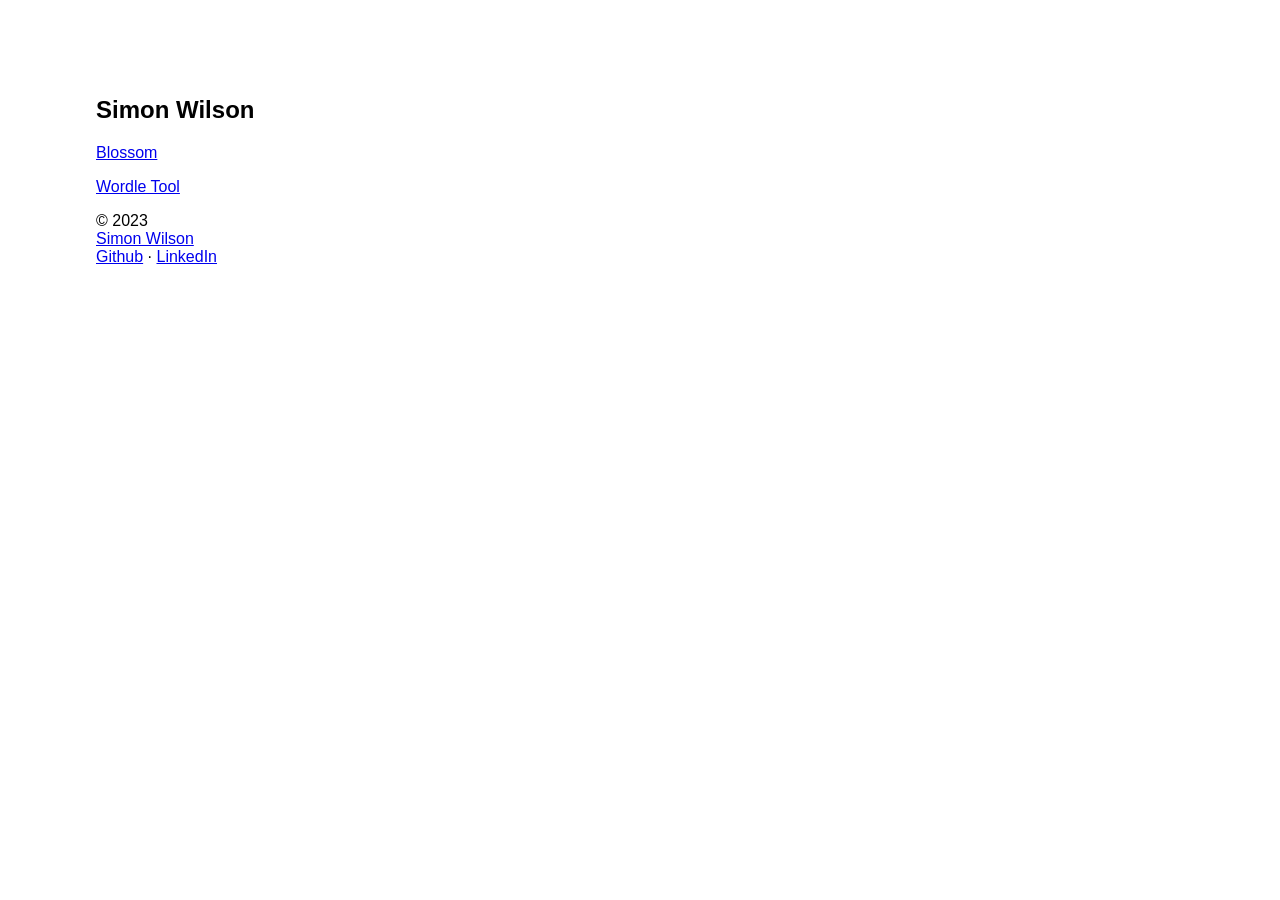
==== commit e09eb173: "wordle link" ====
--- a/index.html
+++ b/index.html
@@ -22,6 +22,8 @@
             <h1>Simon Wilson</h1>
            
             <p><a href="http://swilson.co.uk/blossom/">Blossom</a></p>
+
+            <p><a href="http://swilson.co.uk/wordle-tool/">Wordle Tool</a></p>
 
             <!--p><a href="http://sudoku.swilson.co.uk/">Sudoku</a></p-->
     </section>
--- a/assets/main.css
+++ b/assets/main.css
@@ -4,4 +4,4 @@
   -ms-text-size-adjust: 100%; }
 
 body {
-  margin: 0; }
+  margin: 6em; }
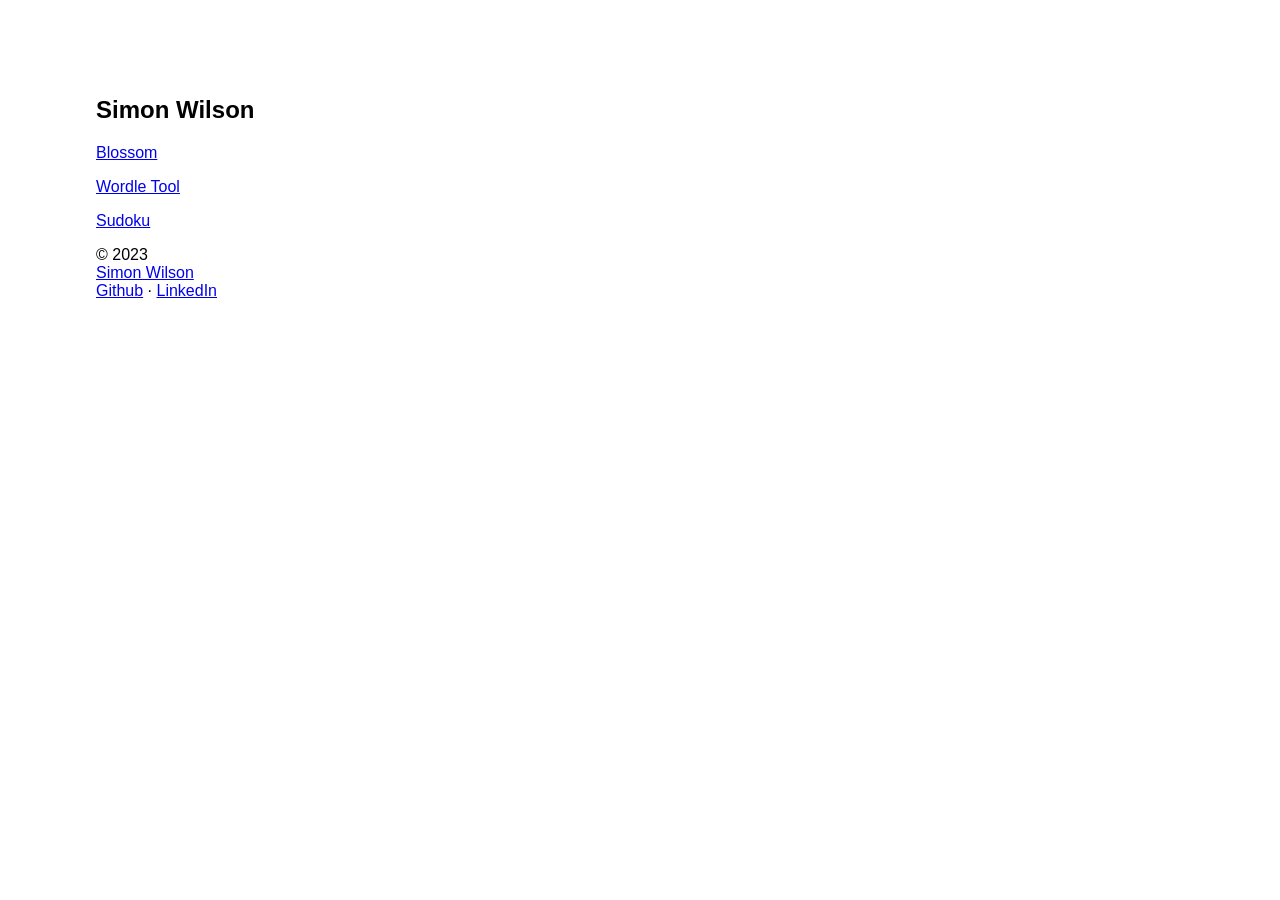
==== commit 1a58930d: "add sudoku link, change links to https" ====
--- a/index.html
+++ b/index.html
@@ -8,10 +8,10 @@
     <link type="text/css" rel="stylesheet" href="/assets/main.css">
     <link rel="shortcut icon" href="/favicon.ico" type="image/x-icon" />
     <meta name="title" content="Simon Wilson">
-    <link rel="canonical" href="http://swilson.co.uk/404/">
+    <link rel="canonical" href="https://swilson.co.uk/404/">
            
     <meta property="og:title" content="Simon Wilson"/>
-    <meta property="og:url" content="http://swilson.co.uk/"/>
+    <meta property="og:url" content="https://swilson.co.uk/"/>
     
     <meta property="og:site_name" content="Simon Wilson">  
 </head>
@@ -21,11 +21,11 @@
         <div class="container">
             <h1>Simon Wilson</h1>
            
-            <p><a href="http://swilson.co.uk/blossom/">Blossom</a></p>
+            <p><a href="https://swilson.co.uk/blossom/">Blossom</a></p>
 
-            <p><a href="http://swilson.co.uk/wordle-tool/">Wordle Tool</a></p>
+            <p><a href="https://swilson.co.uk/wordle-tool/">Wordle Tool</a></p>
 
-            <!--p><a href="http://sudoku.swilson.co.uk/">Sudoku</a></p-->
+            <p><a href="https://swilson.co.uk/sudoku-web-solver/">Sudoku</a></p>
     </section>
 </div>
 <footer class="site-footer">
@@ -33,7 +33,7 @@
         &copy; 2023 
         
         <nav>
-            <a href="http://swilson.co.uk/">Simon Wilson</a>
+            <a href="https://swilson.co.uk/">Simon Wilson</a>
         </nav>
         
         <nav class="social">
